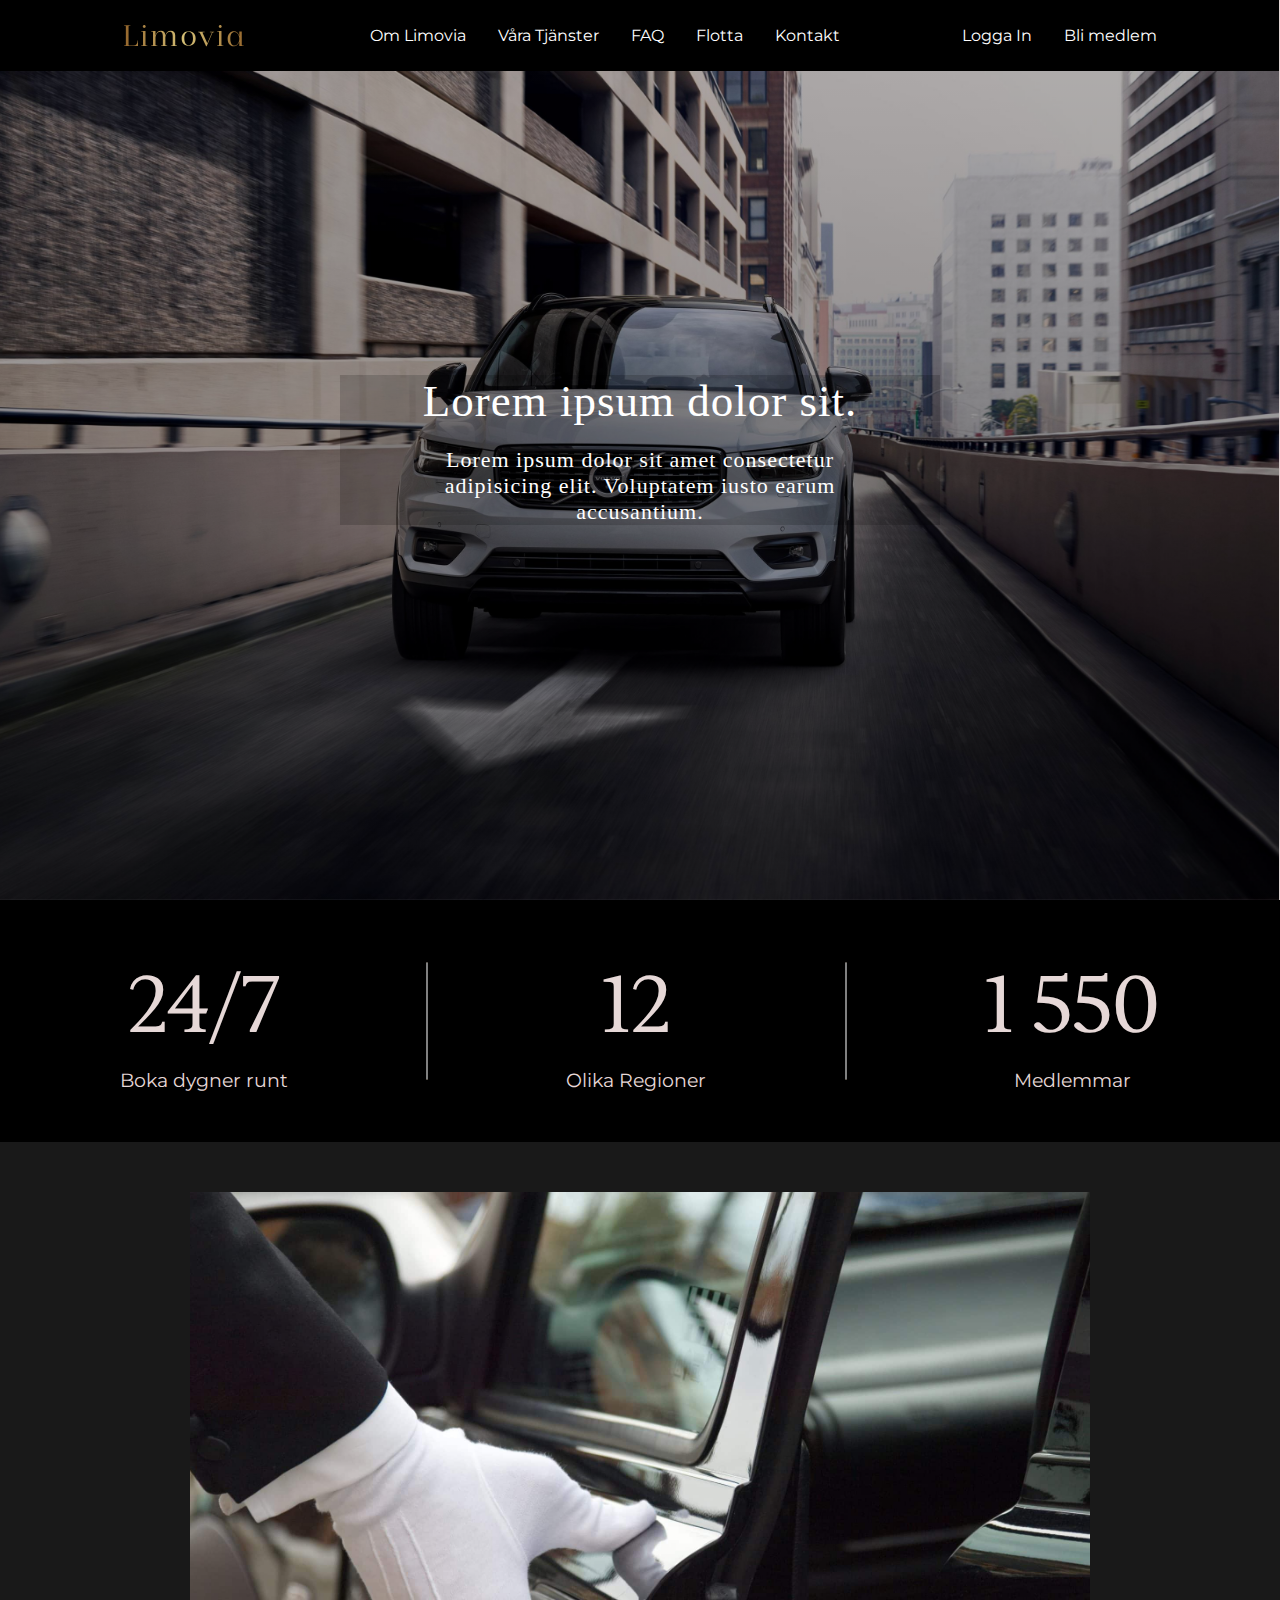
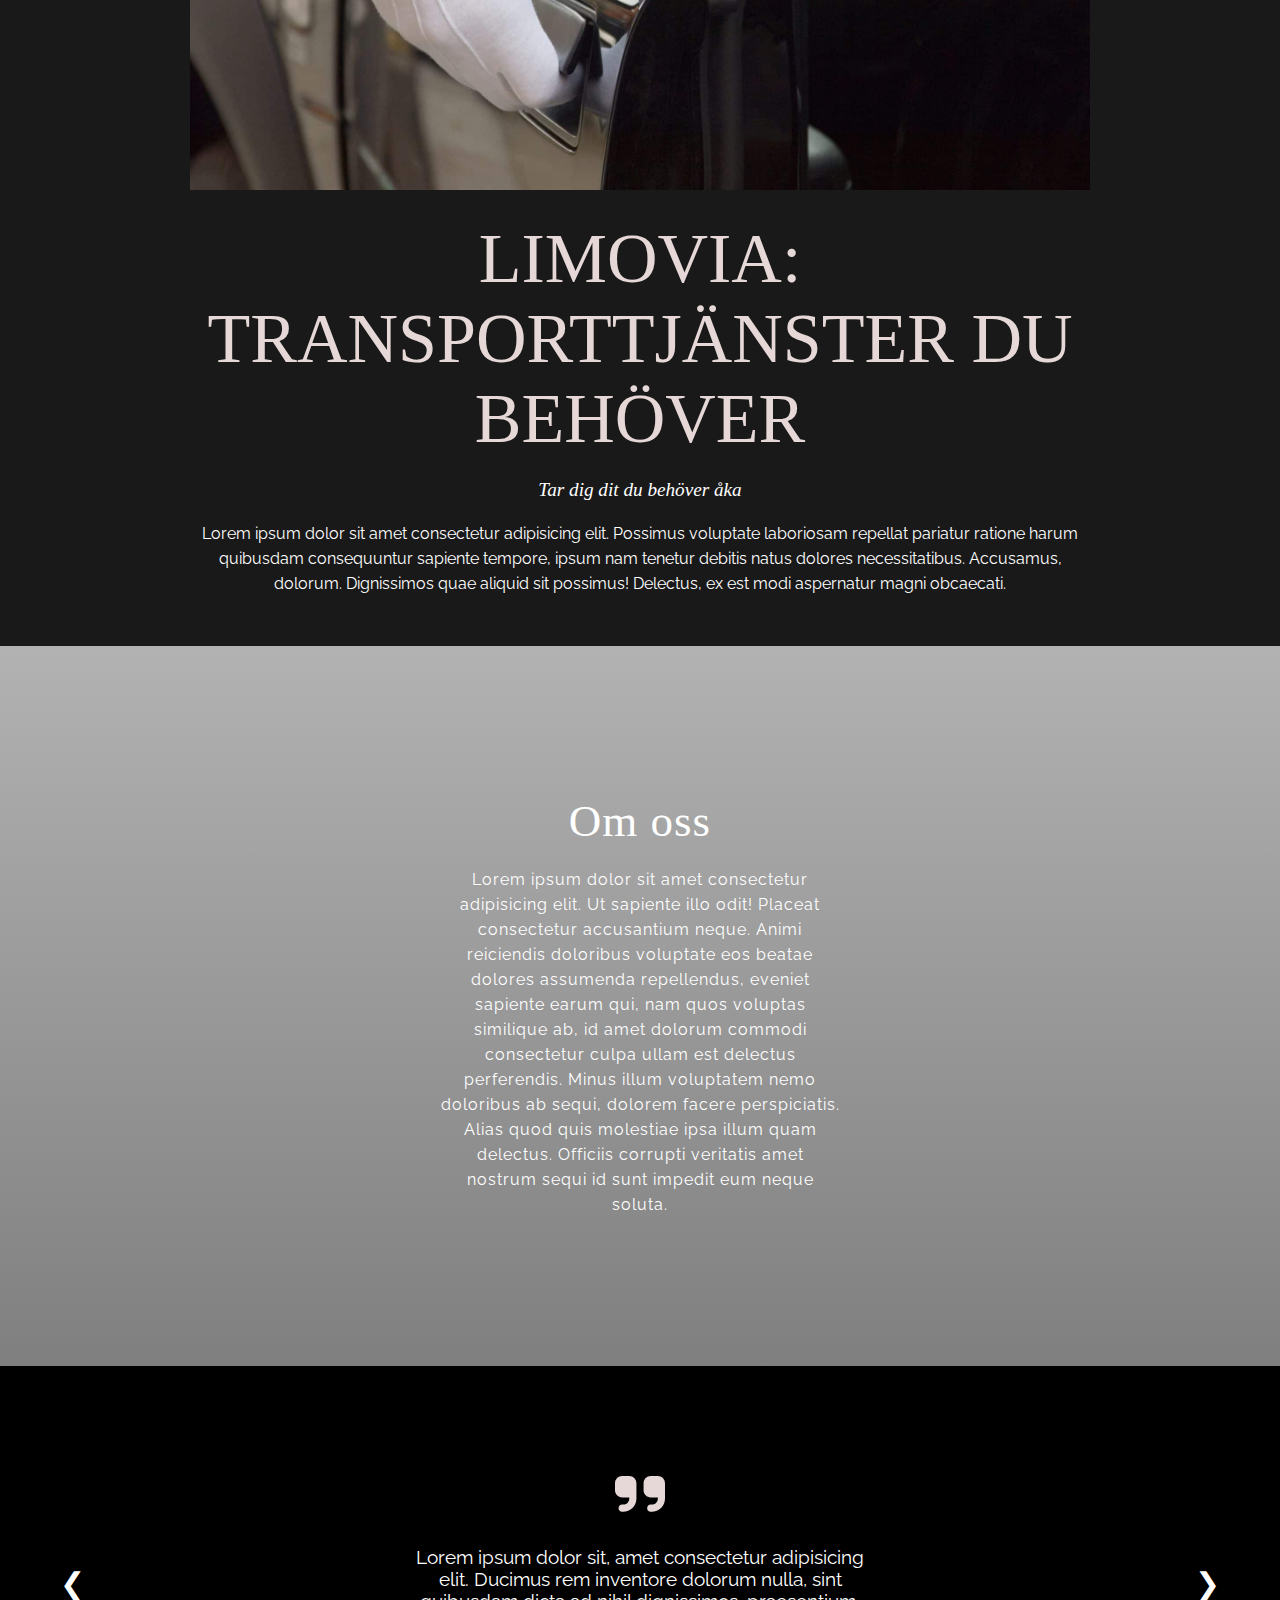
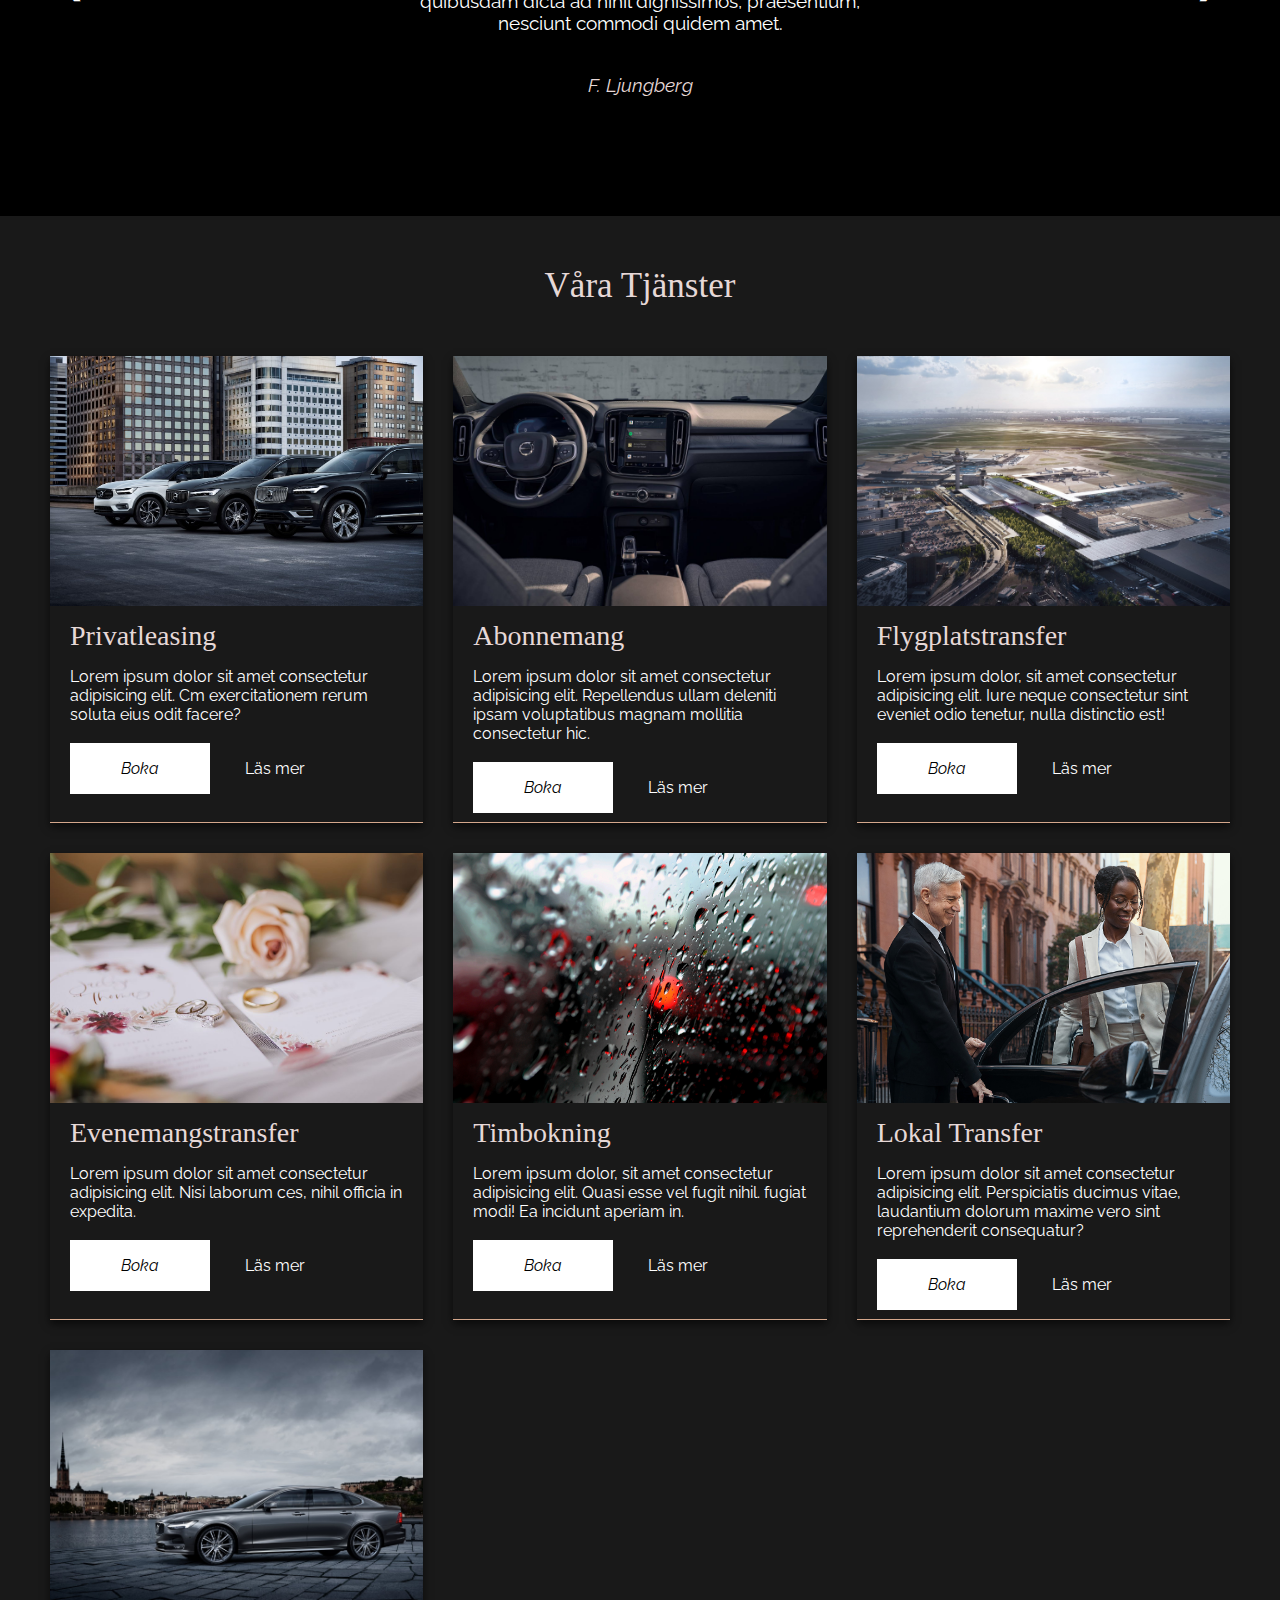
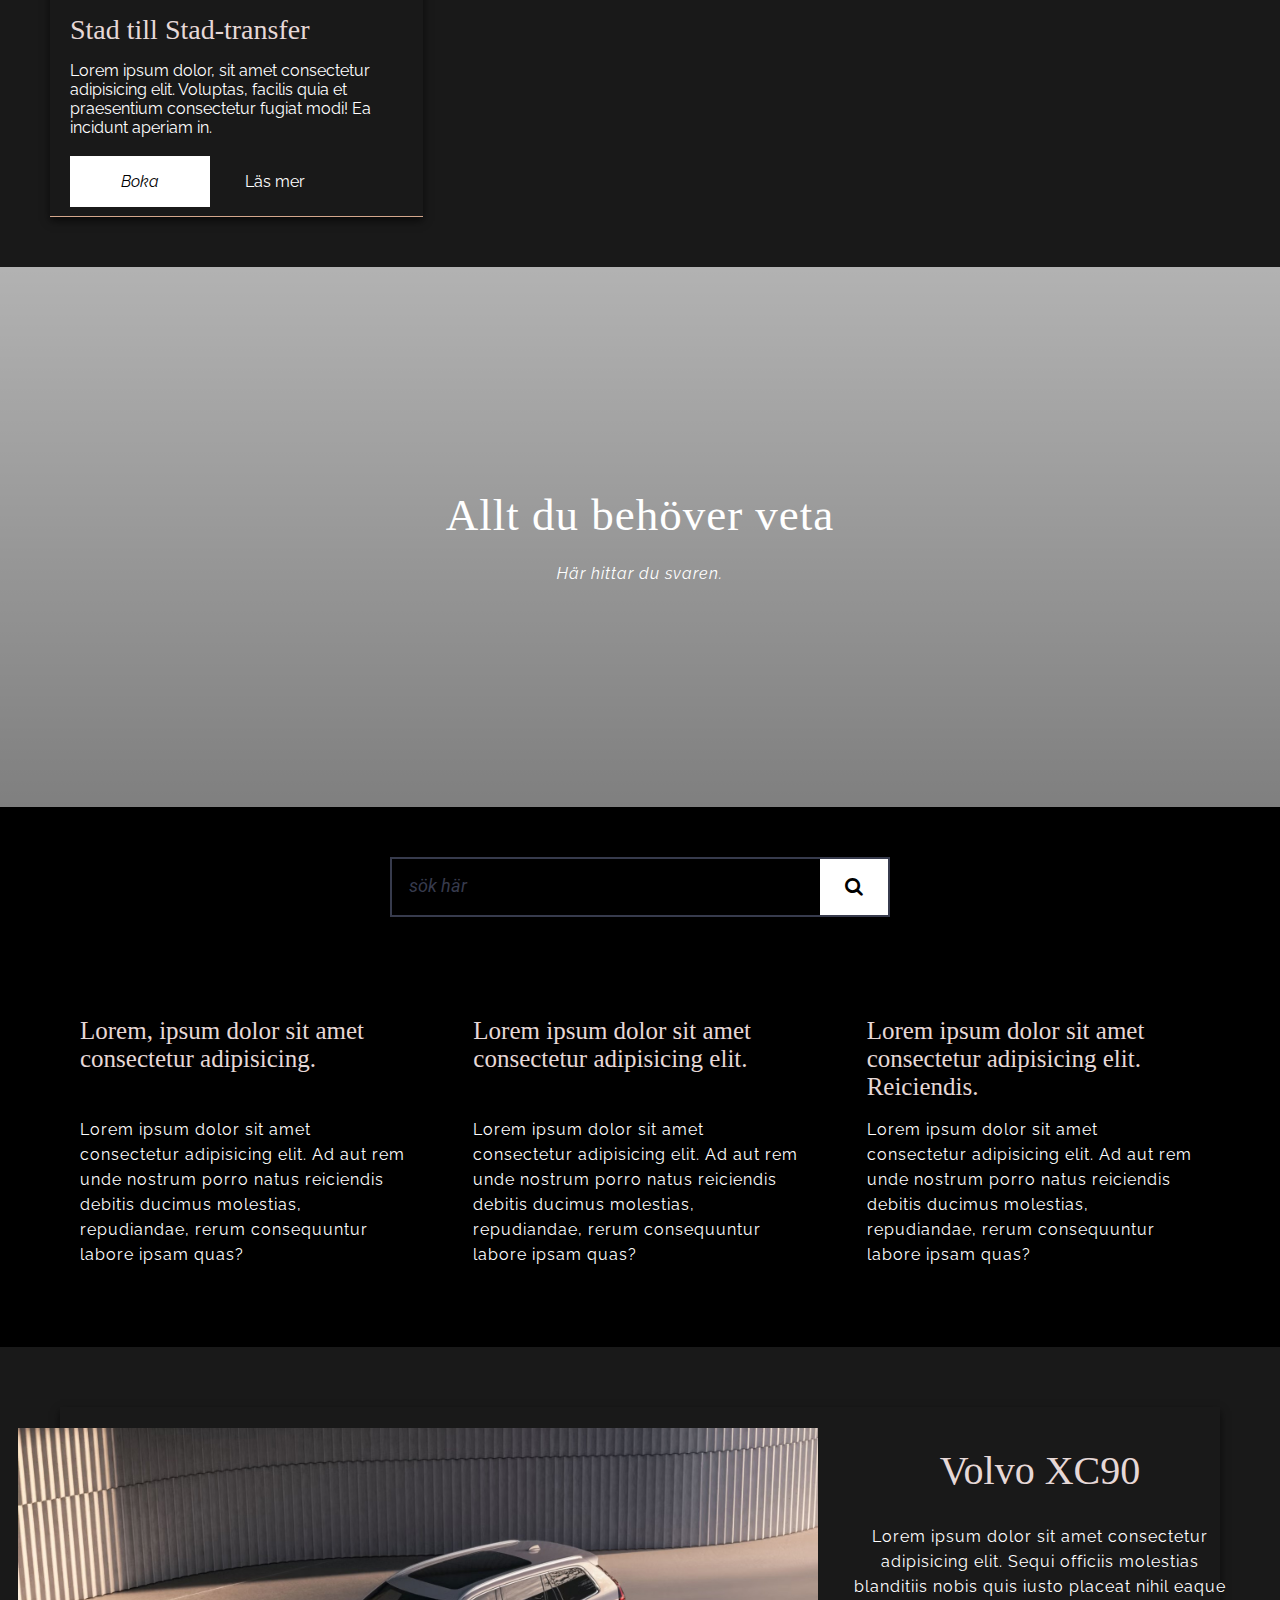
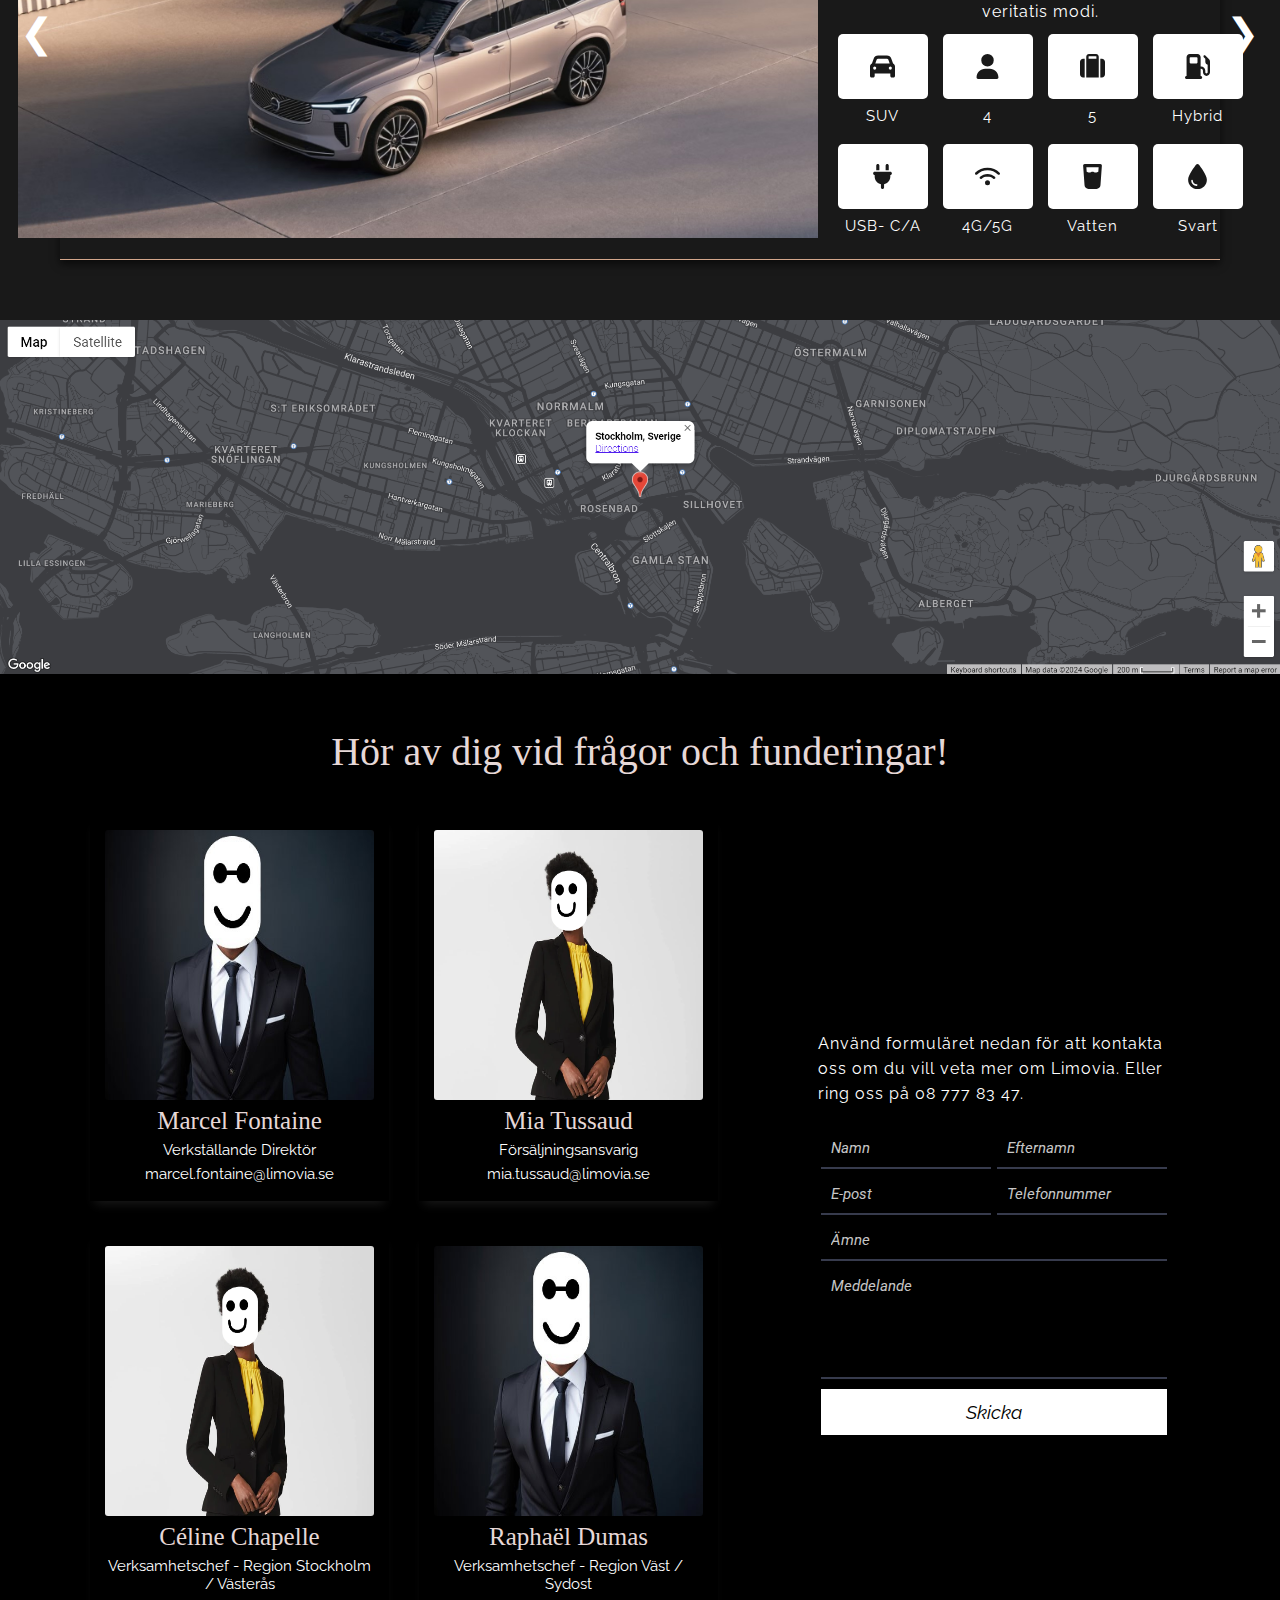
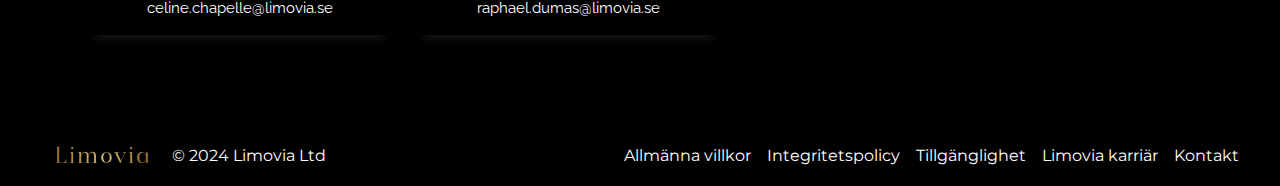
==== index.html @ 6a4b980e "New cars" ====
<!DOCTYPE html>
<html lang="en">

<head>
    <meta charset="UTF-8">
    <meta name="viewport" content="width=device-width, initial-scale=1.0">
    <meta name="description"
        content="Limovia grundat 2026, är ett lokalt företag som erbjuder privata chaufförer dygnet runt.">

    <title>Limovia | Officiella Hemsida</title>
    <link rel="shortcut icon" href="LOGOS/LimoviaFavicon.png" type="image/x-icon">

    <link rel="stylesheet" href="CSS/style.css">
    <link rel="stylesheet" href="CSS/header.css">
    <link rel="stylesheet" href="CSS/footer.css">
    <link rel="stylesheet" href="CSS/mediaQueries.css">

    <link rel="stylesheet" href="CSS/heroImage.css">
    <link rel="stylesheet" href="CSS/aboutLimovia.css">
    <link rel="stylesheet" href="CSS/ourServices.css">
    <link rel="stylesheet" href="CSS/commonQuestions.css">
    <link rel="stylesheet" href="CSS/fleet.css">
    <link rel="stylesheet" href="CSS/contact.css">

    <script defer src="JS/smallMenu.js"></script>
    <script defer src="JS/index.js"></script>
    <script defer src="JS/quoteSlide.js"></script>
    <script defer src="JS/fleetSlide.js"></script>
    <script defer src="JS/scroll.js"></script>

    <!--  Raleway  -->
    <link rel="preconnect" href="https://fonts.googleapis.com">
    <link rel="preconnect" href="https://fonts.gstatic.com" crossorigin>
    <link href="https://fonts.googleapis.com/css2?family=Raleway:wght@100;200;400;700&display=swap" rel="stylesheet">

    <!--  Roboto  -->
    <link rel="preconnect" href="https://fonts.googleapis.com">
    <link rel="preconnect" href="https://fonts.gstatic.com" crossorigin>
    <link href="https://fonts.googleapis.com/css2?family=Roboto:wght@100;400;700&display=swap" rel="stylesheet">

    <!--  Montserrat  -->
    <link rel="preconnect" href="https://fonts.googleapis.com">
    <link rel="preconnect" href="https://fonts.gstatic.com" crossorigin>
    <link href="https://fonts.googleapis.com/css2?family=Montserrat:wght@100;400;700&display=swap" rel="stylesheet">

    <!-- Font awesome -->
    <link rel="stylesheet" href="https://cdnjs.cloudflare.com/ajax/libs/font-awesome/4.7.0/css/font-awesome.min.css">

</head>

<body>
    <header id="top">
        <div class="navigation" id="navigation">

            <div class="logo">
                <ul>
                    <li><a href="#top">
                            <h1>Limovia</h1>
                        </a></li>
                </ul>
            </div>

            <nav class="navigationLinks" id="navigationLinks">
                <ul>
                    <li><a href="#aboutLimovia">Om Limovia</a></li>
                    <li><a href="#ourServices">Våra Tjänster</a></li>
                    <li><a href="#FAQ">FAQ</a></li>
                    <li><a href="#fleet">Flotta</a></li>
                    <li><a href="#contact">Kontakt</a></li>
                </ul>
            </nav>

            <div class="login">
                <ul>
                    <li><a href="logIn.html">Logga In</a></li>
                    <li><a href="signUp.html">Bli medlem</a></li>
                </ul>
            </div>

        </div>

        <button id="openNavbutton" onclick="openNavbar()"><span>&#9776;</span></button>

        <nav class="smallNavigation" id="smallNavigation">

            <ul>
                <li><a href="#aboutLimovia">Om Limovia</a></li>
                <hr class="smallNavHR">
                <li><a href="#ourServices">Våra Tjänster</a></li>
                <hr class="smallNavHR">
                <li><a href="#FAQ">FAQ</a></li>
                <hr class="smallNavHR">
                <li><a href="#fleet">Flotta</a></li>
                <hr class="smallNavHR">
                <li><a href="#contact">Kontakt</a></li>
                <hr class="smallNavHR">
                <li><a href="logIn.html">Logga In</a></li>
                <hr class="smallNavHR">
                <li><a href="signUp.html">Bli medlem</a></li>
                <hr class="smallNavHR">
            </ul>

            <button id="closeNavbutton" onclick="closeNavbar()"><span>&#9932;</span></button>

        </nav>

    </header>

    <main id="main">

        <div class="mainHeroImage">
            <div class="heroImageText">
                <h1 class="heroImageTitle">Lorem ipsum dolor sit.</h1>
                <p class="heroImageQuote">Lorem ipsum dolor sit amet consectetur adipisicing elit. Voluptatem iusto
                    earum accusantium.</p>
            </div>
        </div>

        <section class="section1 numberShow">
            <div class="numberShowContainer">
                <div class="numberCard">
                    <p class="numberShowNumber">24/7</p>
                    <p class="numberShowText">Boka dygner runt</p>
                </div>
                <hr class="numberShowHR">
                <div class="numberCard">
                    <p class="numberShowNumber">12</p>
                    <p class="numberShowText">Olika Regioner</p>
                </div>
                <hr class="numberShowHR">
                <div class="numberCard">
                    <p class="numberShowNumber">1 550</p>
                    <p class="numberShowText">Medlemmar</p>
                </div>
            </div>
        </section>

        <section class="aboutLimovia">
            <div class="emptyGrid"></div>

            <div class="aboutLimoviaInfo">

                <figure>

                    <div class="aboutLimoviaImage768px">
                        <img src="IMAGES/PrivateDriverOpensDoor.jpg" alt="Private Driver Opens Door"
                            style="width: 100%;">
                    </div>

                    <div class="aboutLimoviaImage">
                        <img src="IMAGES/PrivateDriverOpensDoor.jpg" alt="Private Driver Opens Door">
                    </div>

                    <figcaption class="aboutLimoviaText1">
                        <h1>LIMOVIA:<br>TRANSPORTTJÄNSTER DU BEHÖVER</h1>
                    </figcaption>

                    <figcaption class="aboutLimoviaText2">
                        <p>Tar dig dit du behöver åka</p>
                    </figcaption>

                    <figcaption class="aboutLimoviaText3">
                        <p>Lorem ipsum dolor sit amet consectetur adipisicing elit. Possimus voluptate laboriosam
                            repellat pariatur ratione harum quibusdam consequuntur sapiente tempore, ipsum nam tenetur
                            debitis natus dolores necessitatibus. Accusamus, dolorum. Dignissimos quae aliquid sit
                            possimus! Delectus, ex est modi aspernatur magni obcaecati.</p>
                    </figcaption>
                </figure>

            </div>

            <div class="emptyGrid"></div>

        </section>

        <section class="aboutLimoviaHeroImage" id="aboutLimovia" data-offset="120">
            <div class="aboutLimoviaHeroText">
                <h1 class="aboutLimoviaHeroTitle">Om oss</h1>
                <p class="aboutLimoviaHeroParagraph">Lorem ipsum dolor sit amet consectetur adipisicing elit. Ut
                    sapiente illo odit! Placeat consectetur accusantium neque. Animi reiciendis doloribus voluptate eos
                    beatae dolores assumenda repellendus, eveniet sapiente earum qui, nam quos voluptas similique ab, id
                    amet dolorum commodi consectetur culpa ullam est delectus perferendis. Minus illum voluptatem nemo
                    doloribus ab sequi, dolorem facere perspiciatis. Alias quod quis molestiae ipsa illum quam delectus.
                    Officiis corrupti veritatis amet nostrum sequi id sunt impedit eum neque soluta.</p>
            </div>
        </section>

        <section class="aboutLimoviaSlideshow">

            <div class="slides">
                <div class="quoteIcon">
                    <span><img src="ICONS/quote-right-solid.svg" alt="Quote Right Solid"></i></span>
                </div>
                <p>Lorem ipsum dolor sit, amet consectetur adipisicing elit. Ducimus rem inventore dolorum nulla, sint
                    quibusdam dicta ad nihil dignissimos, praesentium, nesciunt commodi quidem amet.</p>
                <p class="author">F. Ljungberg</p>
            </div>

            <div class="slides">
                <div class="quoteIcon">
                    <span><img src="ICONS/quote-right-solid.svg" alt="Quote Right Solid"></i></span>
                </div>
                <p>Lorem, ipsum dolor sit amet consectetur adipisicing elit. Soluta repudiandae temporibus fugiat
                    facilis quasi incidunt vel. Sed laudantium explicabo accusamus reiciendis officia quam dolores
                    quaerat.</p>
                <p class="author">S. Cederström</p>
            </div>

            <div class="slides">
                <div class="quoteIcon">
                    <span><img src="ICONS/quote-right-solid.svg" alt="Quote Right Solid"></i></span>
                </div>
                <p>Lorem ipsum dolor sit amet consectetur adipisicing elit. Delectus, ab officiis repudiandae porro,
                    corrupti obcaecati ratione explicabo architecto sint fuga eveniet eius quam nemo magni.</p>
                <p class="author">H. Lundin</p>
            </div>

            <a class="prev" onclick="plusSlides(-1); stopAutoPlay()">❮</a>
            <a class="next" onclick="plusSlides(1); stopAutoPlay()">❯</a>

        </section>

        <section class="ourServices" id="ourServices" data-offset="100">

            <div class="ourServicesTitle">
                <h1>Våra Tjänster</h1>
            </div>

            <div class="ourServicesContainer">

                <div class="ourServicesCard">
                    <img src="IMAGES/3VolvosInRow.jpg" alt="3 Volvos In Row">
                    <div class="servicesContainer">
                        <h2>Privatleasing</h2>
                        <p>Lorem ipsum dolor sit amet consectetur adipisicing elit. Cm exercitationem rerum soluta eius
                            odit facere?</p>
                    </div>

                    <div class="servicesButtons">
                        <ul>
                            <li><a class="bookServicesButton" href="error.html">Boka</a></li>
                            <li><a class="readMoreServicesButton" href="service.html?service=Privatleasing">Läs mer</a>
                                <!--<li><a class="bookServicesButton" href="book.html?book=Privatleasing">Boka</a></li>
                            <li><a class="readMoreServicesButton" href="service.html?service=Privatleasing">Läs mer</a>-->
                            </li>
                        </ul>
                    </div>

                </div>

                <div class="ourServicesCard">
                    <img src="IMAGES/VolvoInterior.jpg" alt="Volvo Interior">
                    <div class="servicesContainer">
                        <h2>Abonnemang</h2>
                        <p>Lorem ipsum dolor sit amet consectetur adipisicing elit. Repellendus ullam deleniti ipsam
                            voluptatibus magnam mollitia consectetur hic.</p>
                    </div>

                    <div class="servicesButtons">
                        <ul>
                            <li><a class="bookServicesButton" href="error.html">Boka</a></li>
                            <li><a class="readMoreServicesButton" href="service.html?service=Abonnemang">Läs mer</a>
                            </li>
                            <!--<li><a class="bookServicesButton" href="book.html?book=Abonnemang">Boka</a></li>
                            <li><a class="readMoreServicesButton" href="service.html?service=Abonnemang">Läs mer</a>
                            </li>-->
                        </ul>
                    </div>
                </div>

                <div class="ourServicesCard">
                    <img src="IMAGES/Airport.jpg" alt="Airport">
                    <div class="servicesContainer">
                        <h2>Flygplatstransfer</h2>
                        <p>Lorem ipsum dolor, sit amet consectetur adipisicing elit. Iure neque consectetur sint eveniet
                            odio tenetur, nulla distinctio est!</p>
                    </div>

                    <div class="servicesButtons">
                        <ul>
                            <li><a class="bookServicesButton" href="book.html?book=Flygplatstransfer">Boka</a></li>
                            <li><a class="readMoreServicesButton" href="service.html?service=Flygplatstransfer">Läs
                                    mer</a></li>
                        </ul>
                    </div>
                </div>

                <div class="ourServicesCard">
                    <img src="IMAGES/WeddingRings.jpg" alt="Wedding Rings">
                    <div class="servicesContainer">
                        <h2>Evenemangstransfer</h2>
                        <p>Lorem ipsum dolor sit amet consectetur adipisicing elit. Nisi laborum ces, nihil officia in
                            expedita.</p>
                    </div>

                    <div class="servicesButtons">
                        <ul>
                            <li><a class="bookServicesButton" href="book.html?book=Evenemangstransfer">Boka</a></li>
                            <li><a class="readMoreServicesButton" href="service.html?service=Evenemangstransfer">Läs
                                    mer</a></li>
                        </ul>
                    </div>
                </div>

                <div class="ourServicesCard">
                    <img src="IMAGES/CarRainWindow.jpg" alt="Car Window View">
                    <div class="servicesContainer">
                        <h2>Timbokning</h2>
                        <p>Lorem ipsum dolor, sit amet consectetur adipisicing elit. Quasi esse vel fugit nihil. fugiat
                            modi! Ea incidunt aperiam in.</p>
                    </div>

                    <div class="servicesButtons">
                        <ul>
                            <li><a class="bookServicesButton" href="book.html?book=Timbokning">Boka</a></li>
                            <li><a class="readMoreServicesButton" href="service.html?service=Timbokning">Läs mer</a>
                            </li>
                        </ul>
                    </div>
                </div>

                <div class="ourServicesCard">
                    <img src="IMAGES/GuyOpensDoorForWoman.jpg" alt="">
                    <div class="servicesContainer">
                        <h2>Lokal Transfer</h2>
                        <p>Lorem ipsum dolor sit amet consectetur adipisicing elit. Perspiciatis ducimus vitae,
                            laudantium
                            dolorum maxime vero sint reprehenderit consequatur?</p>
                    </div>

                    <div class="servicesButtons">
                        <ul>
                            <li><a class="bookServicesButton" href="book.html?book=Lokal Transfer">Boka</a></li>
                            <li><a class="readMoreServicesButton" href="service.html?service=Lokal Transfer">Läs mer</a>
                            </li>
                        </ul>
                    </div>
                </div>

                <div class="ourServicesCard">
                    <img src="IMAGES/VolvoXC60BridgeUp.jpg" alt="Volvo XC60 Bridge Up">
                    <div class="servicesContainer">
                        <h2>Stad till Stad-transfer</h2>
                        <p>Lorem ipsum dolor, sit amet consectetur adipisicing elit. Voluptas, facilis quia et
                            praesentium
                            consectetur fugiat modi! Ea incidunt aperiam in.</p>
                    </div>

                    <div class="servicesButtons">
                        <ul>
                            <li><a class="bookServicesButton" href="book.html?book=Stad till Stad-transfer">Boka</a>
                            </li>
                            <li><a class="readMoreServicesButton"
                                    href="service.html?service=Stad till Stad-transfer">Läs mer</a></li>
                            <!--<li><a class="readMoreServicesButton"
                                    href="service.html?service=Stad till Stad-transfer">Läs mer</a></li>-->
                        </ul>
                    </div>
                </div>

            </div>

        </section>

        <section class="commonQuestionsHeroImage" id="FAQ" data-offset="71">
            <div class="commonQuestionsHeroText">
                <h1 class="commonQuestionsHeroTitle">Allt du behöver veta</h1>
                <p class="commonQuestionsHeroParagraph">Här hittar du svaren.</p>
            </div>
        </section>

        <section class="questionContainer">

            <div class="questionSearchBar">
                <form class="searchBar" action="https://youtu.be/0-7IHOXkiV8?si=Ipa8abByRP5gL_aY&t=116">
                    <input type="text" placeholder="sök här" name="search" required autocomplete="off">
                    <button type="submit"><i class="fa fa-search"></i></i></button>
                </form>
            </div>

            <div class="questionCards">

                <div class="questions">
                    <h2>Lorem, ipsum dolor sit amet consectetur adipisicing.</h2>
                    <p>Lorem ipsum dolor sit amet consectetur adipisicing elit. Ad aut rem unde nostrum porro natus
                        reiciendis debitis ducimus molestias, repudiandae, rerum consequuntur labore ipsam quas?</p>
                </div>

                <div class="questions">
                    <h2>Lorem ipsum dolor sit amet consectetur adipisicing elit.</h2>
                    <p>Lorem ipsum dolor sit amet consectetur adipisicing elit. Ad aut rem unde nostrum porro natus
                        reiciendis debitis ducimus molestias, repudiandae, rerum consequuntur labore ipsam quas?</p>
                </div>

                <div class="questions">
                    <h2>Lorem ipsum dolor sit amet consectetur adipisicing elit. Reiciendis.</h2>
                    <p>Lorem ipsum dolor sit amet consectetur adipisicing elit. Ad aut rem unde nostrum porro natus
                        reiciendis debitis ducimus molestias, repudiandae, rerum consequuntur labore ipsam quas?</p>
                </div>

            </div>

        </section>

        <section class="carFleet" id="fleet" data-offset="200">

            <div class="fleetSlideWrapper">

                <div class="fleetSlide carousel-slide">
                    <div class="fleetSlideImage">
                        <img src="IMAGES/VolvoXC90.jpg" alt="Volvo XC90">
                    </div>
                    <div class="carInfo">
                        <h1 class="CarName">Volvo XC90</h1>
                        <p class="carInfoParagraph">Lorem ipsum dolor sit amet consectetur adipisicing elit. Sequi
                            officiis molestias blanditiis nobis quis iusto placeat nihil eaque veritatis modi.</p>

                        <div class="carSpecs">

                            <div class="carSpecsIcons">
                                <div class="specIcon">
                                    <span class="specIconFrame"><img src="ICONS/car-solid.svg" alt="car"></span>
                                    <p>SUV</p>
                                </div>

                                <div class="specIcon">
                                    <span class="specIconFrame"><img src="ICONS/user-solid.svg" alt="user"></span>
                                    <p>4</p>
                                </div>

                                <div class="specIcon">
                                    <span class="specIconFrame"><img src="ICONS/suitcase-solid.svg"
                                            alt="suitcase"></span>
                                    <p>5</p>
                                </div>

                                <div class="specIcon">
                                    <span class="specIconFrame"><img src="ICONS/gas-pump-solid.svg"
                                            alt="gas pump"></span>
                                    <p>Hybrid</p>
                                </div>

                                <div class="specIcon">
                                    <span class="specIconFrame"><img src="ICONS/plug-solid.svg" alt="plug"></span>
                                    <p>USB- C/A</p>
                                </div>

                                <div class="specIcon">
                                    <span class="specIconFrame"><img src="ICONS/wifi-solid.svg" alt="wifi"></span>
                                    <p>4G/5G</p>
                                </div>

                                <div class="specIcon">
                                    <span class="specIconFrame"><img src="ICONS/glass-water-solid.svg"
                                            alt="glass water"></span>
                                    <p>Vatten</p>
                                </div>

                                <div class="specIcon">
                                    <span class="specIconFrame"><img src="ICONS/droplet-solid.svg" alt="droplet"></span>
                                    <p>Svart</p>
                                </div>

                            </div>
                        </div>

                    </div>
                </div>

                <div class="fleetSlide carousel-slide">
                    <div class="fleetSlideImage">
                        <img src="IMAGES/VolvoS90.jpg" alt="Volvo S90">
                    </div>
                    <div class="carInfo">
                        <h1 class="CarName">Volvo S90</h1>
                        <p class="carInfoParagraph">Lorem ipsum dolor sit amet consectetur adipisicing elit. Sequi
                            officiis molestias blanditiis nobis quis iusto placeat nihil eaque veritatis modi.</p>
                        <div class="carSpecs">

                            <div class="carSpecsIcons">
                                <div class="specIcon">
                                    <span class="specIconFrame"><img src="ICONS/car-solid.svg" alt="car"></span>
                                    <p>Sedan</p>
                                </div>

                                <div class="specIcon">
                                    <span class="specIconFrame"><img src="ICONS/user-solid.svg" alt="user"></span>
                                    <p>4</p>
                                </div>

                                <div class="specIcon">
                                    <span class="specIconFrame"><img src="ICONS/suitcase-solid.svg"
                                            alt="suitcase"></span>
                                    <p>4</p>
                                </div>

                                <div class="specIcon">
                                    <span class="specIconFrame"><img src="ICONS/gas-pump-solid.svg"
                                            alt="gas pump"></span>
                                    <p>Hybrid</p>
                                </div>

                                <div class="specIcon">
                                    <span class="specIconFrame"><img src="ICONS/plug-solid.svg" alt="plug"></span>
                                    <p>USB- C/A</p>
                                </div>

                                <div class="specIcon">
                                    <span class="specIconFrame"><img src="ICONS/wifi-solid.svg" alt="wifi"></span>
                                    <p>4G/5G</p>
                                </div>

                                <div class="specIcon">
                                    <span class="specIconFrame"><img src="ICONS/glass-water-solid.svg"
                                            alt="glass water"></span>
                                    <p>Vatten</p>
                                </div>

                                <div class="specIcon">
                                    <span class="specIconFrame"><img src="ICONS/droplet-solid.svg" alt="droplet"></span>
                                    <p>Svart</p>
                                </div>

                            </div>
                        </div>

                    </div>

                </div>

                <div class="fleetSlide carousel-slide">
                    <div class="fleetSlideImage">
                        <img src="IMAGES/VolvoEX90.png" alt="Volvo EX90">
                    </div>
                    <div class="carInfo">
                        <h1 class="CarName">Volvo EX90</h1>
                        <p class="carInfoParagraph">Lorem ipsum dolor sit amet consectetur adipisicing elit. Sequi
                            officiis molestias blanditiis nobis quis iusto placeat nihil eaque veritatis modi.</p>

                        <div class="carSpecs">

                            <div class="carSpecsIcons">
                                <div class="specIcon">
                                    <span class="specIconFrame"><img src="ICONS/car-solid.svg" alt="car"></span>
                                    <p>SUV</p>
                                </div>

                                <div class="specIcon">
                                    <span class="specIconFrame"><img src="ICONS/user-solid.svg" alt="user"></span>
                                    <p>7</p>
                                </div>

                                <div class="specIcon">
                                    <span class="specIconFrame"><img src="ICONS/suitcase-solid.svg"
                                            alt="suitcase"></span>
                                    <p>5</p>
                                </div>

                                <div class="specIcon">
                                    <span class="specIconFrame"><img src="ICONS/gas-pump-solid.svg"
                                            alt="gas pump"></span>
                                    <p>Elektrisk</p>
                                </div>

                                <div class="specIcon">
                                    <span class="specIconFrame"><img src="ICONS/plug-solid.svg" alt="plug"></span>
                                    <p>USB- C/A</p>
                                </div>

                                <div class="specIcon">
                                    <span class="specIconFrame"><img src="ICONS/wifi-solid.svg" alt="wifi"></span>
                                    <p>4G/5G</p>
                                </div>

                                <div class="specIcon">
                                    <span class="specIconFrame"><img src="ICONS/glass-water-solid.svg"
                                            alt="glass water"></span>
                                    <p>Vatten</p>
                                </div>

                                <div class="specIcon">
                                    <span class="specIconFrame"><img src="ICONS/droplet-solid.svg" alt="droplet"></span>
                                    <p>Svart</p>
                                </div>

                            </div>
                        </div>

                    </div>

                </div>

                <div class="fleetSlide carousel-slide">
                    <div class="fleetSlideImage">
                        <img src="IMAGES/VolvoEM90.jpg" alt="Volvo EM90">
                    </div>
                    <div class="carInfo">
                        <h1 class="CarName">Volvo EM90</h1>
                        <p class="carInfoParagraph">Lorem ipsum dolor sit amet consectetur adipisicing elit. Sequi
                            officiis molestias blanditiis nobis quis iusto placeat nihil eaque veritatis modi.</p>
                
                        <div class="carSpecs">
                
                            <div class="carSpecsIcons">
                                <div class="specIcon">
                                    <span class="specIconFrame"><img src="ICONS/car-solid.svg" alt="car"></span>
                                    <p>Minibuss</p>
                                </div>
                
                                <div class="specIcon">
                                    <span class="specIconFrame"><img src="ICONS/user-solid.svg" alt="user"></span>
                                    <p>6</p>
                                </div>
                
                                <div class="specIcon">
                                    <span class="specIconFrame"><img src="ICONS/suitcase-solid.svg" alt="suitcase"></span>
                                    <p>6</p>
                                </div>
                
                                <div class="specIcon">
                                    <span class="specIconFrame"><img src="ICONS/gas-pump-solid.svg" alt="gas pump"></span>
                                    <p>Elektrisk</p>
                                </div>
                
                                <div class="specIcon">
                                    <span class="specIconFrame"><img src="ICONS/plug-solid.svg" alt="plug"></span>
                                    <p>USB- C/A</p>
                                </div>
                
                                <div class="specIcon">
                                    <span class="specIconFrame"><img src="ICONS/wifi-solid.svg" alt="wifi"></span>
                                    <p>4G/5G</p>
                                </div>
                
                                <div class="specIcon">
                                    <span class="specIconFrame"><img src="ICONS/glass-water-solid.svg" alt="glass water"></span>
                                    <p>Vatten</p>
                                </div>
                
                                <div class="specIcon">
                                    <span class="specIconFrame"><img src="ICONS/droplet-solid.svg" alt="droplet"></span>
                                    <p>Svart</p>
                                </div>
                
                            </div>
                        </div>
                
                    </div>
                
                </div>

                <div class="fleetSlide carousel-slide">
                    <div class="fleetSlideImage">
                        <img src="IMAGES/RollsRoys.jpg" alt="Rolls Roys">
                    </div>
                    <div class="carInfo">
                        <h1 class="CarName">The Rolls-Royce Spectre</h1>
                        <p class="carInfoParagraph">Lorem ipsum dolor sit amet consectetur adipisicing elit. Sequi
                            officiis molestias blanditiis nobis quis iusto placeat nihil eaque veritatis modi.</p>

                        <div class="carSpecs">

                            <div class="carSpecsIcons">
                                <div class="specIcon">
                                    <span class="specIconFrame"><img src="ICONS/car-solid.svg" alt="car"></span>
                                    <p>2-D Coupé</p>
                                </div>

                                <div class="specIcon">
                                    <span class="specIconFrame"><img src="ICONS/user-solid.svg" alt="user"></span>
                                    <p>4</p>
                                </div>

                                <div class="specIcon">
                                    <span class="specIconFrame"><img src="ICONS/suitcase-solid.svg"
                                            alt="suitcase"></span>
                                    <p>3</p>
                                </div>

                                <div class="specIcon">
                                    <span class="specIconFrame"><img src="ICONS/gas-pump-solid.svg"
                                            alt="gas pump"></span>
                                    <p>Elektrisk</p>
                                </div>

                                <div class="specIcon">
                                    <span class="specIconFrame"><img src="ICONS/plug-solid.svg" alt="plug"></span>
                                    <p>USB- C/A</p>
                                </div>

                                <div class="specIcon">
                                    <span class="specIconFrame"><img src="ICONS/wifi-solid.svg" alt="wifi"></span>
                                    <p>4G/5G</p>
                                </div>

                                <div class="specIcon">
                                    <span class="specIconFrame"><img src="ICONS/glass-water-solid.svg"
                                            alt="glass water"></span>
                                    <p>Vatten</p>
                                </div>

                                <div class="specIcon">
                                    <span class="specIconFrame"><img src="ICONS/droplet-solid.svg" alt="droplet"></span>
                                    <p>Chartreuse</p>
                                </div>

                            </div>
                        </div>

                    </div>

                </div>
            </div>

            <div class="carFleetNavBtn">
                <a class="prevCarfleetBtn" onclick="plusSlides(-1); stopAutoPlay()">❮</a>
                <a class="nextCarFleetbtn" onclick="plusSlides(1); stopAutoPlay()">❯</a>
            </div>

        </section>

        <section class="mapForContact">
            <div class="contactMap">
                <img src="IMAGES/ContactMap.png" alt="Contact Map">
            </div>
        </section>

        <section class="contact" id="contact" data-offset="70">

            <div class="contactTitle">
                <h1>Hör av dig vid frågor och funderingar!</h1>
            </div>

            <div class="contactContainer">

                <div class="contactLeft">

                    <div class="profile">
                        <figure>
                            <img src="IMAGES/ManProfileFace.jpg" alt="Man Profile">
                            <!--  <img src="IMAGES/ManProfile.jpg" alt="Man profile">-->
                            <figcaption class="figcaptionOne">Marcel Fontaine</figcaption>
                            <figcaption class="figcaptionTwo">Verkställande Direktör</figcaption>
                            <figcaption class="figcaptionThree">marcel.fontaine@limovia.se</figcaption>
                        </figure>
                    </div>

                    <div class="profile">
                        <figure>
                            <img src="IMAGES/WomenProfileFace.png" alt="Woman Profile">
                            <!-- <img src="IMAGES/WomenProfile.png" alt="Woman Profile">-->
                            <figcaption class="figcaptionOne">Mia Tussaud</figcaption>
                            <figcaption class="figcaptionTwo">Försäljningsansvarig</figcaption>
                            <figcaption class="figcaptionThree">mia.tussaud@limovia.se</figcaption>
                        </figure>
                    </div>

                    <div class="profile">
                        <figure>
                            <img src="IMAGES/WomenProfileFace.png" alt="Woman Profile">
                            <!-- <img src="IMAGES/WomenProfile.png" alt="Woman Profile">-->
                            <figcaption class="figcaptionOne">Céline Chapelle</figcaption>
                            <figcaption class="figcaptionTwo">Verksamhetschef - Region Stockholm / Västerås</figcaption>
                            <figcaption class="figcaptionThree">celine.chapelle@limovia.se</figcaption>
                        </figure>
                    </div>

                    <div class="profile">
                        <figure>
                            <img src="IMAGES/ManProfileFace.jpg" alt="Man Profile">
                            <!-- <img src="IMAGES/ManProfile.jpg" alt="Man Profile">-->
                            <figcaption class="figcaptionOne">Raphaël Dumas</figcaption>
                            <figcaption class="figcaptionTwo">Verksamhetschef - Region Väst / Sydost</figcaption>
                            <figcaption class="figcaptionThree">raphael.dumas@limovia.se</figcaption>
                        </figure>
                    </div>

                </div>

                <div class="contactRight">

                    <div class="contactRightText">
                        <p>Använd formuläret nedan för att kontakta oss om du vill veta mer om Limovia. Eller ring oss
                            på
                            08 777 83 47.</p>
                    </div>

                    <form>

                        <div class="contactInputRow">
                            <div class="contactInputGroup">
                                <input type="text" placeholder="Namn" name="namn" required autocomplete="off">
                            </div>

                            <div class="contactInputGroup">
                                <input type="text" placeholder="Efternamn" name="efternamn" required autocomplete="off">
                            </div>
                        </div>

                        <div class="contactInputRow">
                            <div class="contactInputGroup">
                                <input type="email" placeholder="E-post" name="email" required autocomplete="off">

                            </div>

                            <div class="contactInputGroup">
                                <input type="number" placeholder="Telefonnummer" name="telefonNr" required
                                    autocomplete="off">
                            </div>
                        </div>

                        <div class="contactInputGroup">
                            <input type="message" placeholder="Ämne" name="ämne" required autocomplete="off">
                        </div>

                        <div class="contactInputGroup">
                            <textarea name="message" id="messade" rows="5" placeholder="Meddelande" required></textarea>
                        </div>

                        <div class="contactInputGroup">
                            <button type="submit">Skicka</i></i></button>
                        </div>

                    </form>

                </div>
            </div>
        </section>

    </main>

    <footer>

        <div class="footerContent">

            <div class="footerLeft">
                <span class="footerLogo"><a href="#top">
                        <h3>Limovia</h3>
                    </a></span>
                <p>&copy; 2024 Limovia Ltd</p>
            </div>

            <div class="footerRight">
                <ul>
                    <li><a href="#">Allmänna villkor</a></li>
                    <li><a href="#">Integritetspolicy</a></li>
                    <li><a href="#">Tillgänglighet</a></li>
                    <li><a href="#">Limovia karriär</a></li>
                    <li><a href="#">Kontakt</a></li>
                </ul>
            </div>
        </div>

    </footer>
</body>

</html>
---- CSS/style.css ----
* {
    padding: 0;
    margin: 0;
    box-sizing: border-box;
}

html {
    scroll-behavior: smooth;
    overflow-x: hidden;
    padding: 0;
    margin: 0;
}

img {
    user-select: none;
    -moz-user-select: none;
    -webkit-user-drag: none;
    -webkit-user-select: none;
    -ms-user-select: none;
}

::-webkit-scrollbar {
    width: 0px;
}

@font-face {
    font-family: "Hedvig Serif";
    src: url("../FONTS/HedvigLettersSerif-Regular-VariableFont_opsz.ttf");
}

@font-face {
    font-family: "Isabel Light";
    src: url("../FONTS/Fontspring-DEMO-isabel-light.otf");
}
---- CSS/header.css ----
body.active {
    overflow: hidden;
}

header {
    position: fixed;
    width: 100%;
    padding: 16px 0;
    transition: 500ms;
    z-index: 1;
    background-color: black;
}

.navigation {
    width: 100%;
    margin: 0 auto;
    display: flex;
    align-items: center;
    justify-content: space-evenly;
    box-sizing: border-box;
    transition: 500ms;
}

.navigation ul {
    display: flex;
    gap: 2rem;
}

.navigation li {
    list-style: none;
}

.navigation a {
    text-decoration: none;
    color: white;
}

.navigationLinks a,
.login a {
    font-family: "Montserrat";
}

.logo {
    transition: 500ms;
}

.logo h1 {
    font-size: 2em;
    font-family: "Isabel Light";
    background: rgb(148, 101, 43);
    background: linear-gradient(90deg, rgba(148, 101, 43, 1) 0%, rgba(214, 192, 118, 1) 50%, rgba(148, 101, 43, 1) 100%);
    -webkit-background-clip: text;
    -webkit-text-fill-color: transparent;
    letter-spacing: 2px;
    font-weight: lighter;
}

.logo li {
    padding: 0;
    margin: 0;
}

.logo:hover {
    transform: scale(1.1);
}

/* ----------------------- Small Navigation  -------------------------- */
#openNavbutton,
#closeNavbutton {
    display: none;
    width: 40px;
    height: 40px;
    background-color: #191919;
    color: white;
    cursor: pointer;
    font-size: 16px;
    line-height: 10px;
    bottom: 27px;
    right: 19px;
    position: fixed;
    border-radius: 50%;
    border: solid 1px white;
}

.smallNavigation {
    height: 100%;
    width: 0;
    position: fixed;
    z-index: 1;
    top: 0;
    right: 0;
    background-color: rgba(0, 0, 0, 0.895);
    overflow-x: hidden;
    padding-top: 60px; 
    transition: 500ms;
    border-left: solid 1px #E6D8D7;
}

.smallNavigation ul {
    padding: 0px 20px; 
}

.smallNavigation li {
    list-style: none;
}

.smallNavigation a {
    display: block;
    padding: 8px 0px;
    text-decoration: none;
    font-size: 25px;
    color: white;
    transition: 500ms;
    font-family: "Montserrat";
}

.smallNavHR {
    border: solid .1px #373B4D;
    border-radius: 5px;
    width: 100%;
    margin: 20px 0px;
}
---- CSS/footer.css ----
footer {
	background-color: black;
	position: relative;
	color: white;
	width: 100%;
	padding: 16px 0;
	transition: 500ms;
	bottom: 0;
}

.footerLogo h3 {
	cursor: pointer;
	font-size: 1.5em;
	font-family: "Isabel Light";
	background: rgb(148, 101, 43);
	background: linear-gradient(90deg, rgba(148, 101, 43, 1) 0%, rgba(214, 192, 118, 1) 50%, rgba(148, 101, 43, 1) 100%);
	-webkit-background-clip: text;
	-webkit-text-fill-color: transparent;
	letter-spacing: 2px;
	font-weight: lighter;
	margin: 0px 20px;
}

.footerLeft p {
	user-select: none;
	font-size: 1rem;
}

.footerContent {
	display: flex;
	flex-wrap: wrap;
	justify-content: space-between;
	text-align: center;
	align-items: center;
	padding: 0px 35px;
	box-sizing: border-box;
	transition: 500ms;
}

.footerContent li {
	list-style: none;
}

.footerContent a {
	color: white;
	text-decoration: none;
	transition: 300ms;
	font-family: "Montserrat";
}

.footerLeft {
	display: flex;
	align-items: center;
	font-family: "Montserrat";
}

.footerRight {
	display: flex;
	align-items: center;
}

.footerRight ul li {
	display: inline-block;
	margin: 0 6px;
}
---- CSS/mediaQueries.css ----
@media screen and (max-width: 1025px) {
	body {
		overflow-x: hidden;
	}

	#openNavbutton {
		display: block !important;
	}

	.heroImageText {
		width: 100%;
	}

	/* -------------------- Log In -------------------- */

	.loginRight {
		flex-basis: 50%;
		padding: 40px;
	}

	.loginLeft {
		flex-basis: 50%;
		min-height: 70vh;
		width: 300px !important;
		background-image: linear-gradient(rgba(0, 0, 0, 0.3), rgba(0, 0, 0, 0.5)),
			url("../IMAGES/VolvoOceanSmallScreen.jpg");
		background-position: right;
		background-repeat: no-repeat;
		background-size: cover;
		position: relative;
		padding: 40px !important;
	}

	/* -------------------- Sign Up -------------------- */

	.formContainer {
		box-shadow: none !important;
	}

	/* -------------------- Service -------------------- */

	.serviceInfo {
		display: grid;
		grid-template-columns: 5% 90% 5% !important;
	}

	/* -------------------- Section 1 Limovia Number Show-------------------- */

	.navigationLinks,
	.login {
		display: none;
	}

	/* -------------------- About Limovia Hero Image -------------------- */

	.aboutLimoviaHeroText {
		width: 90%;
	}

	.aboutLimoviaHeroText p {
		padding: 0px !important;
	}

	/* -------------------- About Limovia Slideshow -------------------- */
	.slides {
		padding: 0px !important;
		width: 70%;
	}

	.slides p {
		padding: 10px;
	}

	.prev,
	.next {
		top: 40% !important;
	}

	/* -------------------- Our Services -------------------- */
	.ourServicesContainer {
		display: grid;
		grid-template-columns: repeat(2, 1fr) !important;
		grid-gap: 30px;
	}

	.ourServices {
		padding: 50px 25px !important;
	}

	.readMoreServicesButton {
		margin: 10px !important;
	}

	/* -------------------- Common Questions -------------------- */

	.commonQuestionsHeroParagraph {
		padding: 0px !important;
	}

	.commonQuestionsHeroText {
		width: 100%;
	}

	.questions h2 {
		height: 150px !important;
	}

	/* -------------------- Fleet -------------------- */

	.fleetSlideImage img {
		width: 902px !important;
		height: 500px !important;
		object-fit: cover;
	}

	.carousel-slide {
		display: flex;
		flex-direction: column;
	}

	/* -------------------- Contact -------------------- */

	.profile img {
		width: 290px !important;
		max-width: 150%;
		height: 190px !important;
		border-radius: 3px;
	}

	.contactContainer {
		display: flex;
		flex-direction: column-reverse;
	}

	/* -------------------- Footer -------------------- */

	.footerContent {
		flex-direction: column;
	}

	.footerLeft,
	.footerRight {
		padding: 5px;
	}
}

@media screen and (max-width: 913px) {

	/* -------------------- Section 1 About Limovia -------------------- */
	.aboutLimoviaInfo img {
		width: 700px !important;
		height: auto;
	}
}

@media screen and (max-width: 821px) {

	/* -------------------- Section 1 About Limovia -------------------- */
	.aboutLimoviaInfo img {
		width: 600px !important;
		height: auto;
	}
}

@media screen and (max-width: 769px) {

	/* -------------------- Log In -------------------- */

	.loginRight {
		flex-basis: 99%;
		padding: 40px;
	}

	.loginLeft {
		flex-basis: 1%;
		min-height: 60vh;
		width: 300px !important;
		background-image: linear-gradient(rgba(0, 0, 0, 0.3), rgba(0, 0, 0, 0.5)),
			url("../IMAGES/VolvoOceanSmallScreen.jpg");
		background-position: right;
		background-repeat: no-repeat;
		background-size: cover;
		position: relative;
		padding: 40px !important;
		display: none;
	}

	/* -------------------- Sign Up -------------------- */

	body {
		overflow-y: hidden !important;
	}

	.signUpPrivateContainer,
	.signUpCompanyContainer {
		padding: 0px;
	}

	/* -------------------- Section 1 Limovia Number Show-------------------- */

	.section1 .numberShowContainer {
		display: grid;
		grid-template-columns: auto;
	}

	.numberShow .numberShowHR {
		transform: rotate(0deg);
		margin: 40px;
		align-items: center;
		width: 25rem;
		height: 2px;
		border-style: solid;
		border-radius: 5px;
	}

	/* -------------------- Section 1 About Limovia -------------------- */

	.aboutLimoviaImage768px {
		display: flex !important;
	}

	.aboutLimoviaImage {
		display: none;
	}

	.aboutLimovia {
		display: flex;
		flex-direction: column;
		flex-wrap: wrap;
	}

	.aboutLimoviaInfo img {
		width: 500px;
		height: auto;
	}

	/* -------------------- About Limovia Slideshow -------------------- */
	.prev,
	.next {
		margin: 0 !important;
	}

	.slides {
		padding: 0px !important;
		width: 80%;
	}

	/* -------------------- Common Questions -------------------- */

	.questionCards {
		display: grid !important;
		grid-template-columns: repeat(2, 1fr);
	}

	.questionContainer {
		padding: 50px 20px !important;
	}

	.questions h2 {
		height: 120px !important;
	}

	/* -------------------- Fleet -------------------- */

	.fleetSlideImage img {
		width: 640px !important;
		height: 500px !important;
		object-fit: cover;
	}

	/* -------------------- Contact -------------------- */

	.contactLeft {
		grid-gap: 10px !important;
	}

	.profile img {
		width: 290px !important;
		max-width: 150%;
		height: 190px !important;
	}

	.contactRight {
		padding: 40px 10px !important;
	}

	.contactLeft {
		padding: 40px 10px !important;
	}


	/* -------------------- Footer -------------------- */
	.footerContent {
		flex-direction: column;
		padding: 15px 20px;
	}

	.footerLeft p {
		margin: 8px 0;
	}

	.footerRight {
		flex-direction: column;
	}

	.footerRight ul {
		padding: 0;
	}

	.footerRight ul {
		margin: 0;
	}
}

@media screen and (max-width: 541px) {

	/* -------------------- Sign Up -------------------- */

	.formContainer {
		width: 100%;
	}

	/* ------------------------- Main Hero Image --------------------------- */
	.heroImageQuote {
		padding: 0px !important;
	}

	/* -------------------- Section 1 About Limovia -------------------- */
	.aboutLimoviaInfo img {
		width: 370px !important;
		height: auto;
	}

	.aboutLimoviaText1 {
		font-size: 20px !important;
	}

	/* -------------------- Section 1 Limovia Number Show-------------------- */

	.section1 .numberShowContainer {
		display: flex;
	}

	/* -------------------- About Limovia Slideshow -------------------- */
	.prev,
	.next {
		display: none;
	}

	/* -------------------- Our Services -------------------- */
	.ourServicesContainer {
		display: grid;
		grid-template-columns: repeat(1, 1fr) !important;
		grid-gap: 30px;
	}


	/* -------------------- Common Questions -------------------- */

	.searchBar input[type="text"] {
		width: 300px !important;
	}

	.searchBar input[type="text"]:focus {
		border: solid 2px white;

	}

	.questionCards {
		display: grid !important;
		grid-template-columns: repeat(1, 1fr);
		text-align: center;
	}

	.questionContainer {
		padding: 50px 20px !important;
	}

	.questions h2 {
		height: 115px !important;
	}

	/* -------------------- Fleet -------------------- */

	.fleetSlideImage img {
		width: 300px !important;
		height: 200px !important;
		object-fit: cover;
	}

	.carSpecsIcons {
		grid-template-columns: repeat(4, 65px) !important;
		grid-gap: 5px !important;
	}

	.specIcon img {
		width: 15px !important;
		height: 15px !important;
	}

	.specIcon p {
		font-size: 10px !important;
		padding-top: 5px;
	}

	.carInfo h1 {
		font-size: 35px !important;
	}

	/* -------------------- Contact -------------------- */

	.profile img {
		width: 200px !important;
		max-width: 150%;
		height: 150px !important;
	}


	/* -------------------- Footer -------------------- */
	.footerRight ul li {
		display: block;
		padding: 0.6rem;
	}
}

@media screen and (max-width: 426px) {

	/* -------------------- Log In -------------------- */

	.logInContainer {
		flex-direction: column;
		max-width: 100%;
		box-shadow: none !important;
	}

	.loginRight {
		padding: 20px;
	}

	.loginForm {
		padding: 20px;
	}

	.loginInputRow.checkboxAndText {
		display: flex;
		align-items: center;
	}

	.logoAndText {
		font-size: smaller;
	}

	.signUp {
		flex-wrap: wrap;
	}

	/* -------------------- Sign Up -------------------- */

	body {
		display: block;
		overflow-y: scroll !important;
	}

	.formContainer {
		width: 100%;
	}

	.signUpInputGroup {
		flex-direction: column;
	}

	.signUpInputRow {
		padding: 0px 10px;
	}

	.signUpExtraPadding {
		padding-top: 20px;
	}

	.selectWheelTitle,
	.selectWheelRegion {
		margin: 0px;
	}

	.accountChangeButtons {
		align-items: center;
		justify-content: center;
	}

	.accountChangeButtons button {
		width: 40%;
	}

	.signUpAndText span {
		font-size: 25px;
	}

	/* -------------------- Section 1 About Limovia -------------------- */
	.aboutLimoviaInfo img {
		width: 300px !important;
		height: auto;
	}

	.aboutLimoviaText1 {
		font-size: 18px !important;
	}


	/* -------------------- Common Questions -------------------- */

	.searchBar input[type="text"] {
		width: 250px !important;
	}

	.searchBar button {
		width: 49px;
	}

	/* -------------------- Contact -------------------- */

	.contact {
		padding: 50px 10px !important;
	}

	.profile img {
		width: 350px !important;
		max-width: 100%;
		height: 250px !important;
	}

	.contactLeft {
		display: grid;
		grid-template-columns: repeat(1, 1fr) !important;
		grid-gap: 30px;
		text-align: center;
	}
}
---- CSS/heroImage.css ----
.mainHeroImage {
    min-height: 100vh;
    width: 100%;
    background-image: linear-gradient(rgba(0, 0, 0, 0.3), rgba(0, 0, 0, 0.5)),
        url("../IMAGES/VolvoXC40White.jpg");
    background-position: center;
    background-repeat: no-repeat;
    background-size: cover;
    position: relative;
}

.heroImageText {
    top: 50%;
    left: 50%;
    position: absolute;
    transform: translate(-50%, -50%);
    letter-spacing: 1px;
    color: white;
    text-align: center;
    box-sizing: border-box;
    padding: 20px;
}

.heroImageText h1 {
    padding-bottom: 20px;
    font-size: 45px;
    font-weight: 400;
}

.heroImageText p {
    padding: 0 80px;
}

.heroImageQuote {
    font-size: 22px;
}

.heroImageTitle,
.heroImageQuote {
    background-color: rgba(0, 0, 0, 0.159);
}

/* -------------------- Section 1 Limovia Number Show-------------------- */

.numberShowContainer {
    display: flex;
    justify-content: space-evenly;
    align-items: center;
    text-align: center;
    flex-wrap: wrap;
    width: 100%;
    padding: 50px;
    background-color: black;
    color: #E6D8D7;
}

.numberShowNumber {
    font-size: 5rem;
    padding-bottom: 10px;
    transition: 500ms;
    font-family: "Hedvig Serif";
}

.numberShowText {
    font-family: sans-serif;
    font-size: larger;
    font-family: "Montserrat";
}

.numberShowHR {
    transform: rotate(90deg);
    width: 10%;
    margin: 10px;
    height: 2px;
    border-style: solid;
    border-radius: 5px;
    background-color: #D49641;
}
---- CSS/aboutLimovia.css ----
.aboutLimovia {
    display: grid;
    grid-template-columns: repeat(3, 1fr);
    padding: 20px 0px;
    background-color: #191919;
}

.aboutLimoviaInfo:nth-child(2) {
    padding: 30px;
}

.aboutLimoviaInfo img {
    width: 900px;
    height: auto;
}

.aboutLimoviaText1 {
    text-align: center;
    font-size: 35px;
    width: 100%;
    color: #E6D8D7;
    padding-top: 25px;
}

.aboutLimoviaText1 h1 {
    font-weight: lighter;
}

.aboutLimoviaText2 {
    text-align: center;
    color: white;
    font-size: larger;
    font-style: oblique;
    padding: 20px 0;
}

.aboutLimoviaText3 {
    text-align: center;
    color: white;
    line-height: 25px;
    font-family: 'Raleway', sans-serif;
}

.aboutLimoviaImage768px {
    display: none;
}

/* -------------------- About Limovia Hero Image -------------------- */

.aboutLimoviaHeroImage {
    min-height: 80vh;
    width: 100%;
    background-image: linear-gradient(rgba(0, 0, 0, 0.3), rgba(0, 0, 0, 0.5)),
        url("../IMAGES/GuyInCar.png");
    background-position: top;
    background-repeat: no-repeat;
    background-size: cover;
    position: relative;
}

.aboutLimoviaHeroText {
    top: 50%;
    left: 50%;
    position: absolute;
    transform: translate(-50%, -50%);
    letter-spacing: 1px;
    color: white;
    text-align: center;
    box-sizing: border-box;
    padding: 20px;
}

.aboutLimoviaHeroText h1 {
    padding-bottom: 20px;
    font-size: 45px;
    font-weight: 400;
}

.aboutLimoviaHeroText p {
    padding: 0 100px;
    line-height: 25px;
    font-family: 'Raleway', sans-serif;
}

/* -------------------- About Limovia Slideshow -------------------- */

.aboutLimoviaSlideshow {
    min-height: 50vh;
    position: relative;
    width: 100%;
    background-color: black;
    color: white;
    font-family: 'Raleway', sans-serif;
}

.slides {
    padding: 75px;
    text-align: center;
    position: absolute;
    top: 50%;
    left: 50%;
    transform: translate(-50%, -50%);
    opacity: 1;
    transition: opacity 1s ease;
}

.prev,
.next {
    cursor: pointer;
    position: absolute;
    top: 40%;
    width: auto;
    margin-top: -30px;
    margin: 0 40px;
    padding: 20px;
    color: white;
    font-weight: 100;
    font-size: 30px;
    user-select: none;
    transition: 500ms;
}

.next {
    position: absolute;
    right: 0;
    border-radius: 3px 0 0 3px;
}

.slides p {
    padding: 20px;
    font-size: larger;
    user-select: none;
}

.quoteIcon img {
    width: 50px;
    height: auto;
}

.author {
    font-style: oblique;
    color: #E6D8D7;
}

.prev:hover,
.next:hover {
    color: #F6DBC0;
}
---- CSS/ourServices.css ----
.ourServices {
    padding: 50px;
    background-color: #191919;
}

.ourServicesContainer {
    display: grid;
    grid-template-columns: repeat(3, 1fr);
    grid-gap: 30px;
}

.servicesContainer {
    padding: 10px 20px;
}

.servicesContainer h2 {
    font-weight: lighter;
    font-size: 28px;
    color: #E6D8D7;
    padding-bottom: 15px;
}

.servicesContainer p {
    color: white;
    font-family: 'Raleway', sans-serif;
    font-size: 16px;
}

.ourServicesCard img {
    width: 100%;
    height: 250px;
    object-fit: cover;
}

.ourServicesCard {
    box-shadow: 0 4px 8px 0 rgba(0, 0, 0, 0.6);
    transition: 0.3s;
    border-bottom: solid 1px #D4A78C;
}

.ourServicesCard:hover {
    box-shadow: 0 8px 16px 0 rgba(0, 0, 0, 0.8);
}

.servicesButtons li {
    list-style: none;
}

.servicesButtons ul {
    display: flex;
    box-sizing: border-box;
    padding: 25px 20px;
}

.bookServicesButton {
    text-decoration: none;
    color: black;
    background-color: white;
    padding: 15px 50px;
    transition: 500ms;
    border: 1px solid white;
    font-family: 'Raleway', sans-serif;
    font-style: oblique;
}

.bookServicesButton:hover {
    background-color: transparent;
    color: white;
}

.readMoreServicesButton {
    text-decoration: none;
    color: white;
    transition: 500ms;
    margin: 30px;
    padding: 5px;
    font-family: 'Raleway', sans-serif;
}

.readMoreServicesButton:hover {
    color: #D4A78C;
}

.ourServicesTitle h1 {
    color: #E6D8D7;
    font-weight: lighter;
    text-align: center;
    padding-bottom: 50px;
    font-size: 35px;
}
---- CSS/commonQuestions.css ----
.commonQuestionsHeroImage {
    min-height: 60vh;
    width: 100%;
    background-image: linear-gradient(rgba(0, 0, 0, 0.3), rgba(0, 0, 0, 0.5)),
        url("../IMAGES/WomanExitsCar.png");
    background-position: center;
    background-repeat: no-repeat;
    background-size: cover;
    position: relative;
}

.commonQuestionsHeroText {
    top: 50%;
    left: 50%;
    position: absolute;
    transform: translate(-50%, -50%);
    letter-spacing: 1px;
    color: white;
    text-align: center;
    box-sizing: border-box;
    padding: 20px;
}

.commonQuestionsHeroText h1 {
    padding-bottom: 20px;
    font-size: 45px;
    font-weight: 400;
}

.commonQuestionsHeroText p {
    padding: 0 100px;
    line-height: 25px;
    font-style: oblique;
    font-family: 'Raleway', sans-serif;
}

/* -------------------- Questions -------------------- */

.questionSearchBar {
    display: flex;
    justify-content: center;
    align-items: center;
}

.searchBar {
    display: flex;
}

.searchBar input[type="text"] {
    border-top: solid 2px #373B4D;
    border-left: solid 2px #373B4D;
    border-bottom: solid 2px #373B4D;
    border-right: none;
    font-size: 15px;
    width: 430px;
    outline: none;
    background-color: black;
    font-style: oblique;
    color: aliceblue;
    transition: 500ms;
    font-family: 'Roboto', sans-serif;
}

.searchBar input[type="text"]:focus {
    border-top: solid 2px white;
    border-left: solid 2px white;
    border-bottom: solid 2px white;
}

.searchBar button {
    background-color: white;
    color: black;
    border: none;
    cursor: pointer;
    font-size: larger;
    width: 70px;
    transition: 500ms;

    border-top: solid 2px #373B4D;
    border-left: none;
    border-bottom: solid 2px #373B4D;
    border-right: solid 2px #373B4D;
}

.searchBar button:hover {
    color: white;
    background-color: black;

}

.searchBar input[type="text"],
.searchBar button {
    padding: 17px;
}

.searchBar ::placeholder {
    color: #373B4D;
    font-size: 18px;
}

.questionContainer {
    background-color: black;
    padding: 50px;
}

.questionCards {
    display: flex;
    align-items: flex-start;
    justify-content: center;
    color: white;
    padding-top: 70px;
}

.questions {
    max-width: 390px;
    margin: 30px;
}

.questions h2 {
    color: #E6D8D7;
    padding-bottom: 25px;
    height: 100px;
    font-weight: lighter;
    font-size: 25px;
}

.questions p {
    color: white;
    font-family: 'Raleway', sans-serif;
    letter-spacing: 1px;
    line-height: 25px;
}
---- CSS/fleet.css ----
.carFleet {
    padding: 60px;
    position: relative;
    overflow: hidden;
    background-color: #191919;
}

.carousel-slide {
    flex: 0 0 100%;
    box-shadow: 0 4px 8px 0 rgba(0, 0, 0, 0.6);
    justify-content: center;
    align-items: center;
    border-bottom: solid 1px #D4A78C;
}

.carousel-slide.active {
    display: flex;
}

.fleetSlideImage {
    display: flex;
}

.fleetSlideImage img {
    width: 800px;
    height: 410px;
    object-fit: cover;
}

.carInfo {
    color: white;
    padding: 20px;
}

.carInfoParagraph {
    text-align: center;
    padding: 10px;
    font-family: 'Raleway', sans-serif;
    letter-spacing: 1px;
    line-height: 25px;
}

.carFleetButton li {
    list-style: none;
}

.carFleetButton ul {
    position: static;
}

.carInfo h1 {
    font-size: 40px;
    font-weight: lighter;
    color: #E6D8D7;
    text-align: center;
    padding: 20px;
}

.carFleetButton ul {
    text-align: center;
    width: 100%;
    padding: 20px;
}

.carFleetButton a {
    color: white;
    transition: 500ms;
    text-decoration: none;
}

.carFleetButton a:hover {
    color: #E6D8D7;
}

.prevCarfleetBtn,
.nextCarFleetbtn {
    position: absolute;
    top: 50%;
    transform: translateY(-50%);
    font-size: 40px;
    color: white;
    text-decoration: none;
    padding: 10px;
    cursor: pointer;
    user-select: none;
}

.prevCarfleetBtn {
    left: 10px;
}

.nextCarFleetbtn {
    right: 10px;
}

.carSpecsIcons {
    display: grid;
    grid-template-columns: repeat(4, 90px);
    justify-content: center;
    align-items: center;
    text-align: center;
    grid-gap: 15px;
    user-select: none;
}

.specIconFrame {
    display: flex;
    padding: 20px;
    background-color: white;
    justify-content: center;
    text-align: center;
    border-radius: 5px;
}

.specIcon img {
    width: 25px;
    height: 25px;
}

.specIcon p {
    font-size: 15px;
    padding-top: 5px;
    font-family: 'Raleway', sans-serif;
    letter-spacing: 1px;
    line-height: 25px;
}
---- CSS/contact.css ----
.mapForContact {
   background-color: black;
}

.contact {
   padding: 50px;
   background-color: black;
}

.contactMap img {
   width: 100%;
}

.contactTitle h1 {
   color: #E6D8D7;
   font-size: 40px;
   font-weight: lighter;
   text-align: center;
}

.contactContainer {
   display: flex;
   align-items: center;
}

.contactRightText {
   color: white;
   padding: 20px 0px;
   line-height: 25px;
   letter-spacing: 1px;
   font-family: 'Raleway', sans-serif;
   box-sizing: border-box;
   width: 100%;
}

.contactRight {
   flex-basis: 40%;
   padding: 40px 60px;
}

.contactLeft {
   flex-basis: 60%;
   padding: 40px;
   display: grid;
   grid-template-columns: repeat(2, 1fr);
   grid-gap: 30px;
}

.contactInputRow {
   display: flex;
   justify-content: space-between;
   width: 100%;
}

.contactInputGroup {
   flex-basis: 100%;
   padding: 3px;
}

.contactRight input {
   border: solid 2px #373B4D;
   border-top: none;
   border-right: none;
   border-left: none;
   font-size: 15px;
   width: 100%;
   outline: none;
   background-color: black;
   font-style: oblique;
   color: white;
   padding: 10px;
   transition: 500ms;
   font-family: 'Roboto', sans-serif;
}

.contactRight textarea {
   border: solid 2px #373B4D;
   border-top: none;
   border-right: none;
   border-left: none;
   font-size: 15px;
   width: 100%;
   outline: none;
   background-color: black;
   font-style: oblique;
   color: white;
   padding: 10px;
   transition: 500ms;
   font-family: 'Roboto', sans-serif;
}

.contactRight textarea {
   resize: none;
}

.contactRight button {
   width: 100%;
}

.contactRight button {
   background-color: white;
   color: black;
   border: none;
   cursor: pointer;
   font-size: larger;
   border: solid 2px white;
   transition: 500ms;
   padding: 10px;
   font-style: oblique;
   font-family: 'Raleway', sans-serif;
}

.contactRight button:hover {
   color: white;
   background-color: black;
}

.contactRight input:focus,
.contactRight textarea:focus {
   border-bottom: solid 2px white;
}

.contactRight ::placeholder {
   color: rgba(255, 255, 255, 0.788);
}

input::-webkit-outer-spin-button,
input::-webkit-inner-spin-button {
   -webkit-appearance: none;
   margin: 0;
}

input[type=number] {
   -moz-appearance: textfield;
}

/* -------------------- CEO contact -------------------- */

.profile img {
   width: 400px;
   max-width: 100%;
   height: 270px;
   border-radius: 3px;
}

.profile figcaption {
   padding: 3px 0px;
}

.profile {
   padding: 15px;
   transition: 500ms;
   box-shadow: 0px 8px 10px -5px rgba(25, 25, 25);
}

.profile .figcaptionOne {
   color: white;
   font-size: 25px;
   color: #E6D8D7;
   font-weight: lighter;
   text-align: center;
}

.profile .figcaptionTwo,
.profile .figcaptionThree {
   color: white;
   text-align: center;
   font-size: 15px;
   font-family: 'Raleway', sans-serif;
}
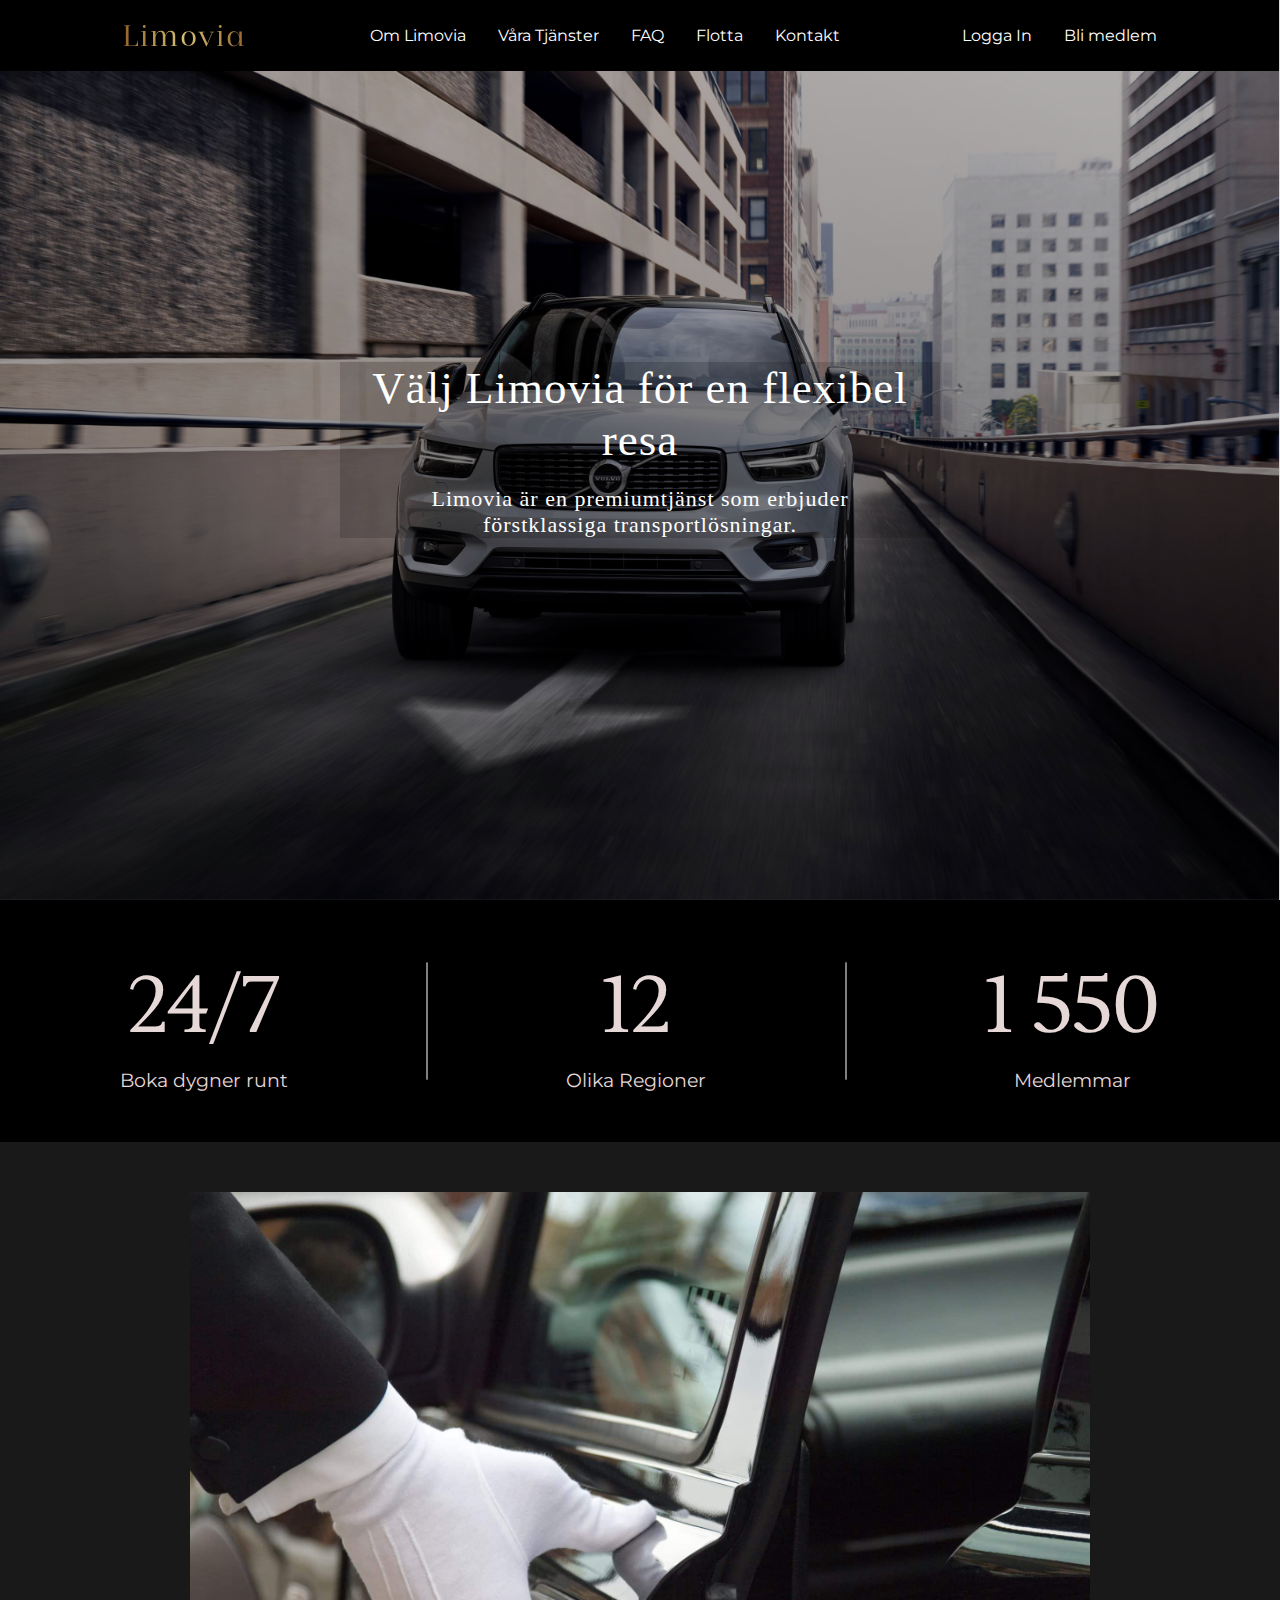
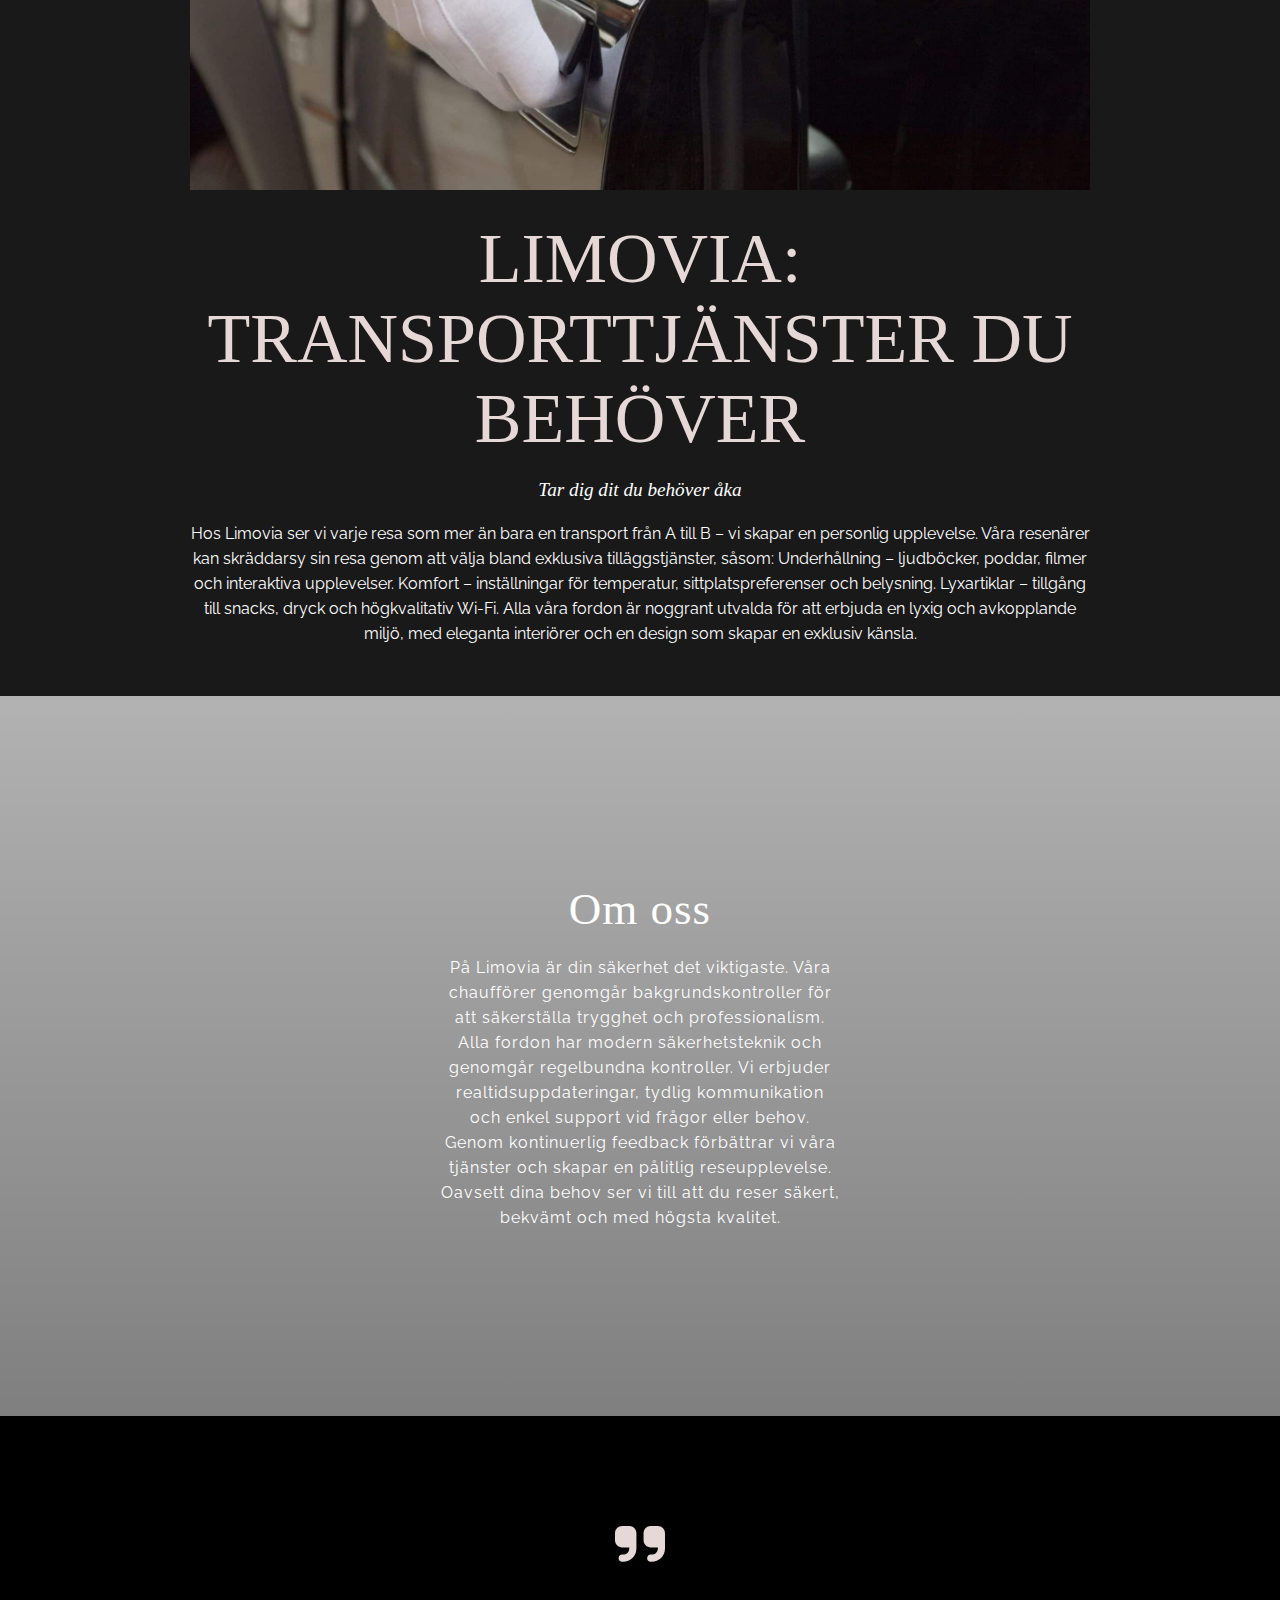
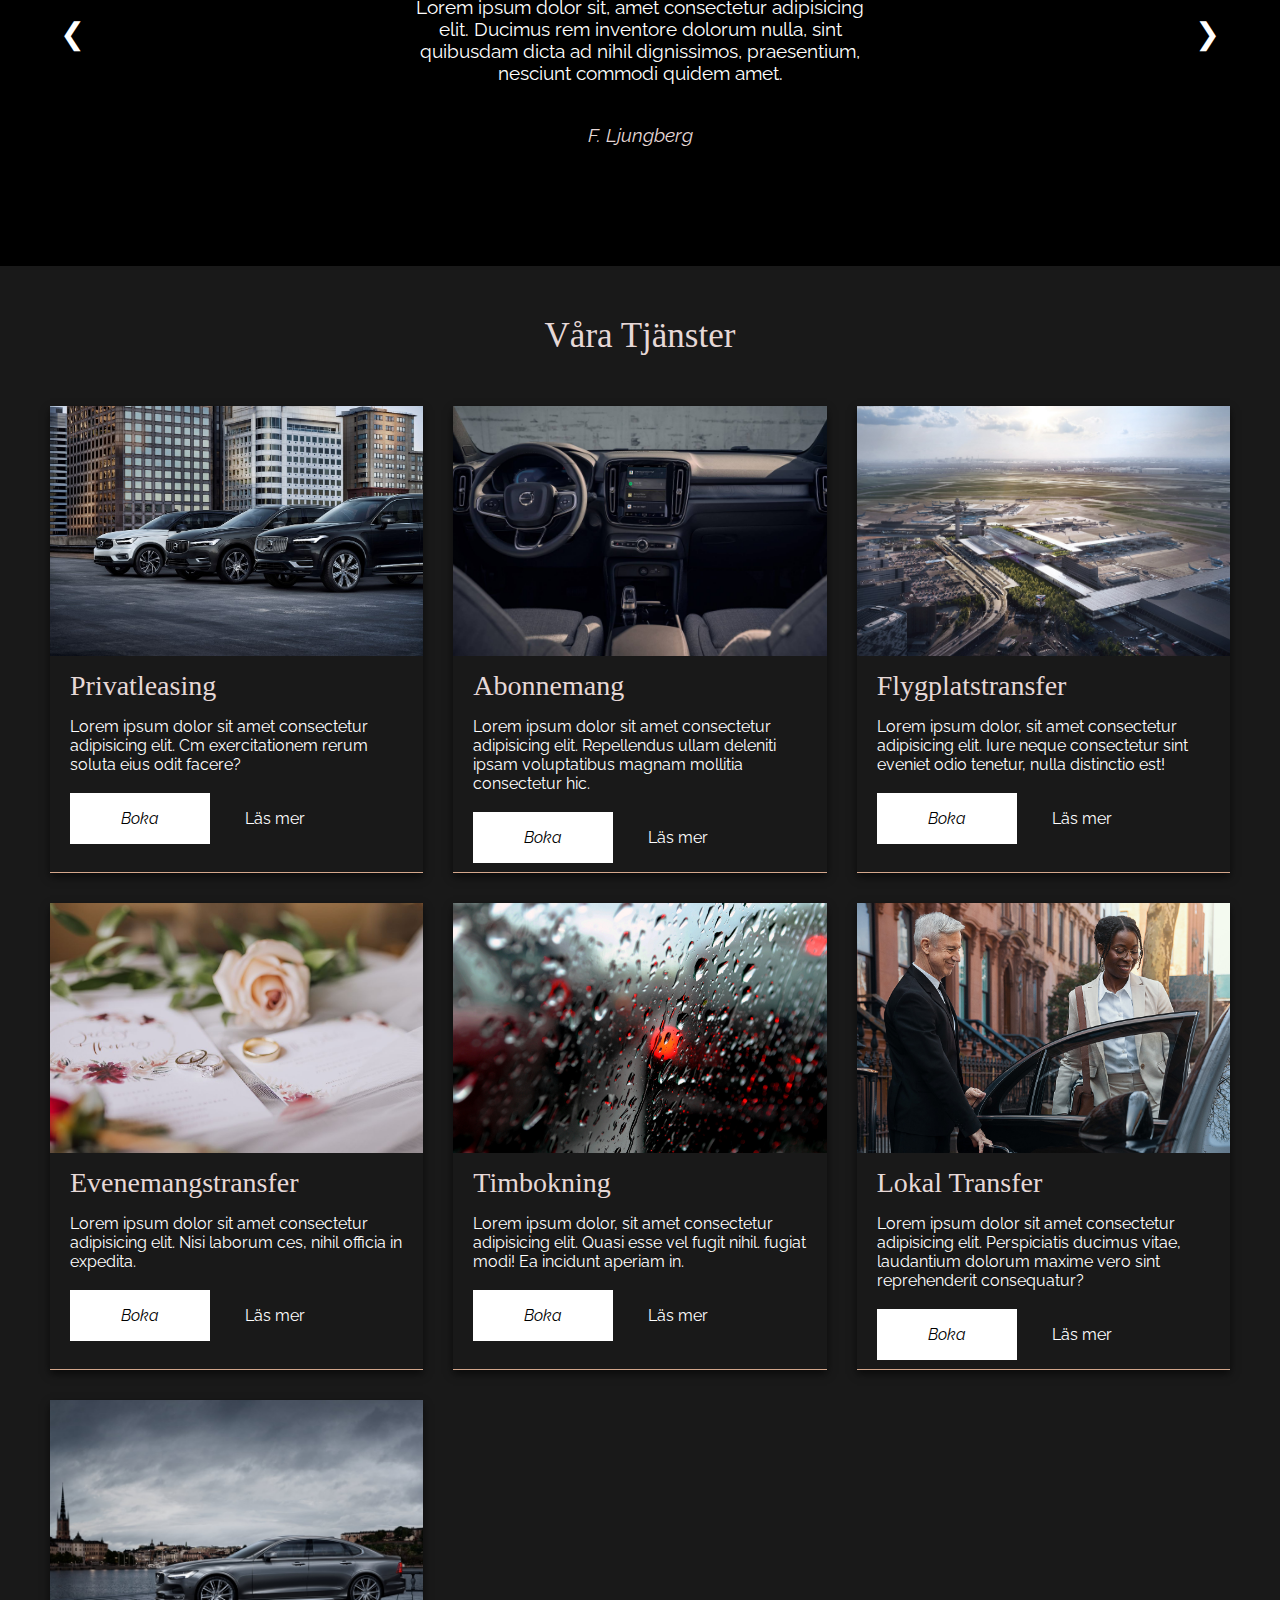
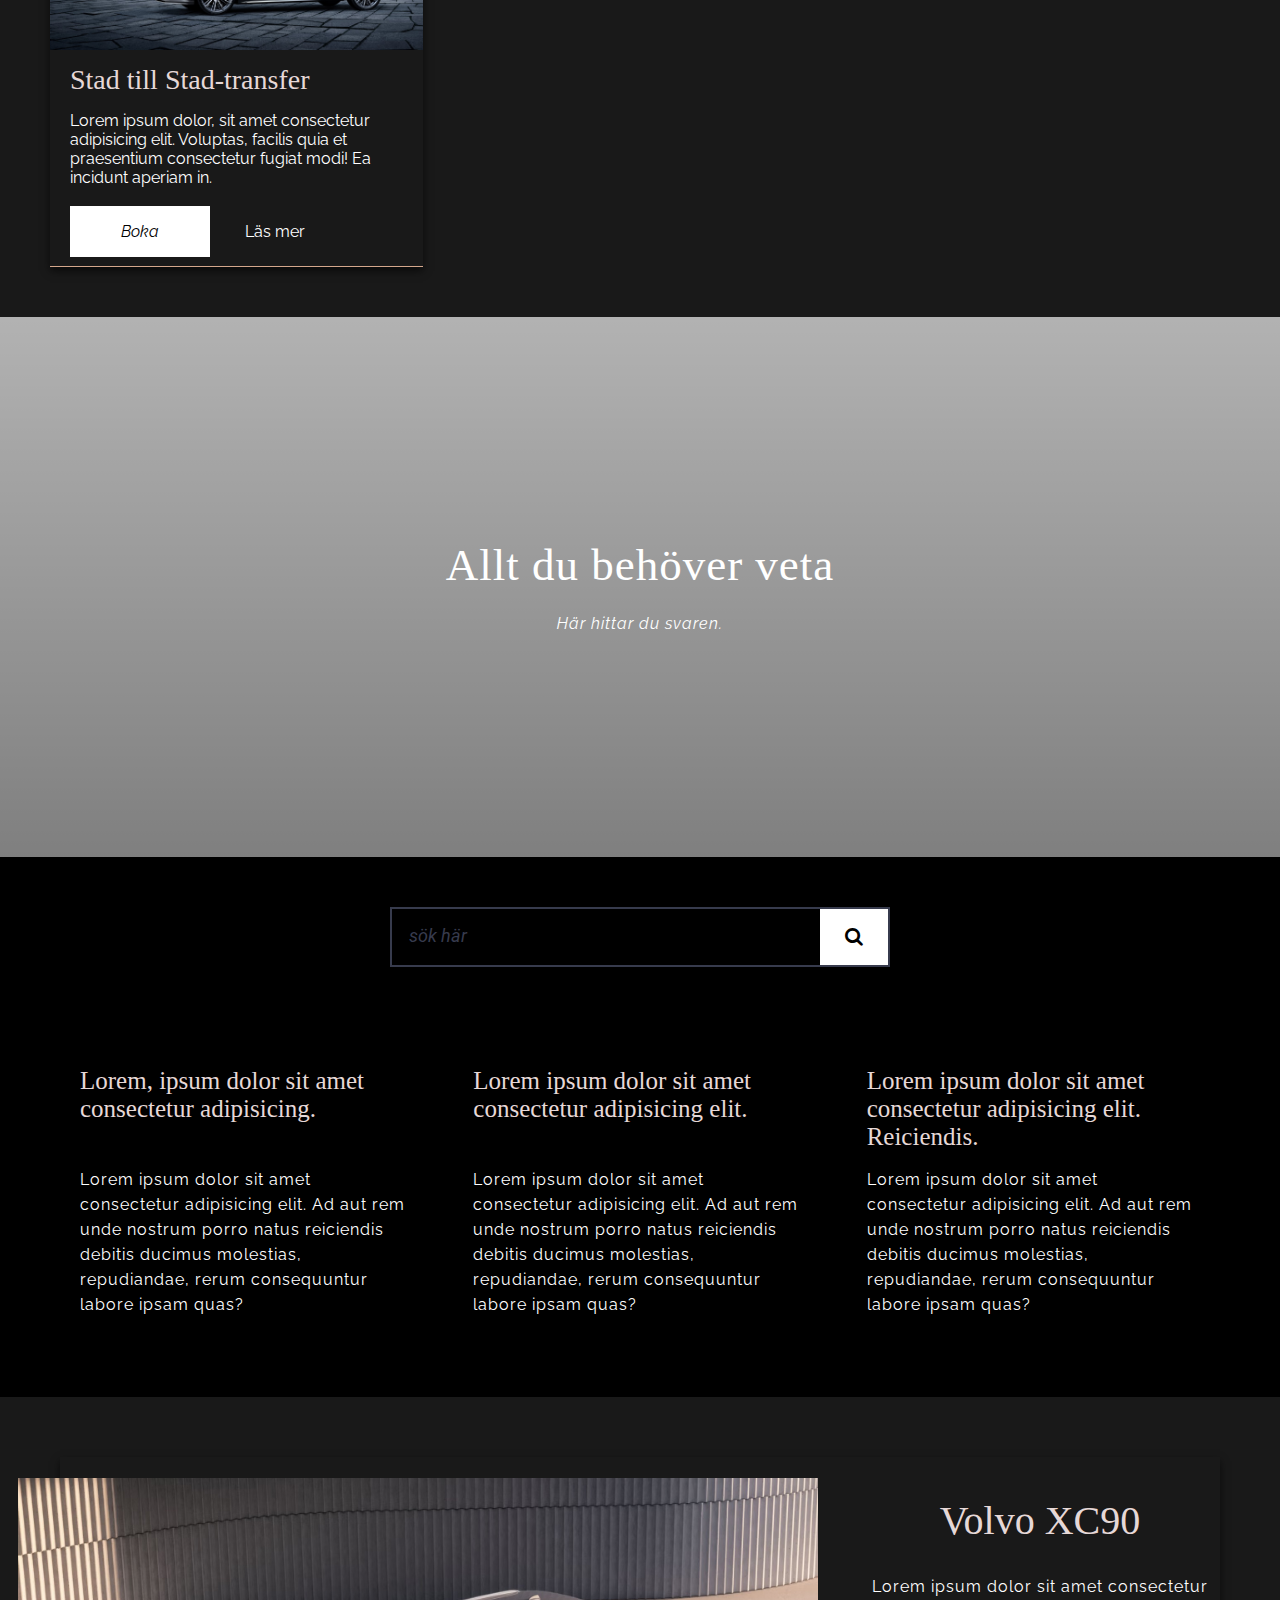
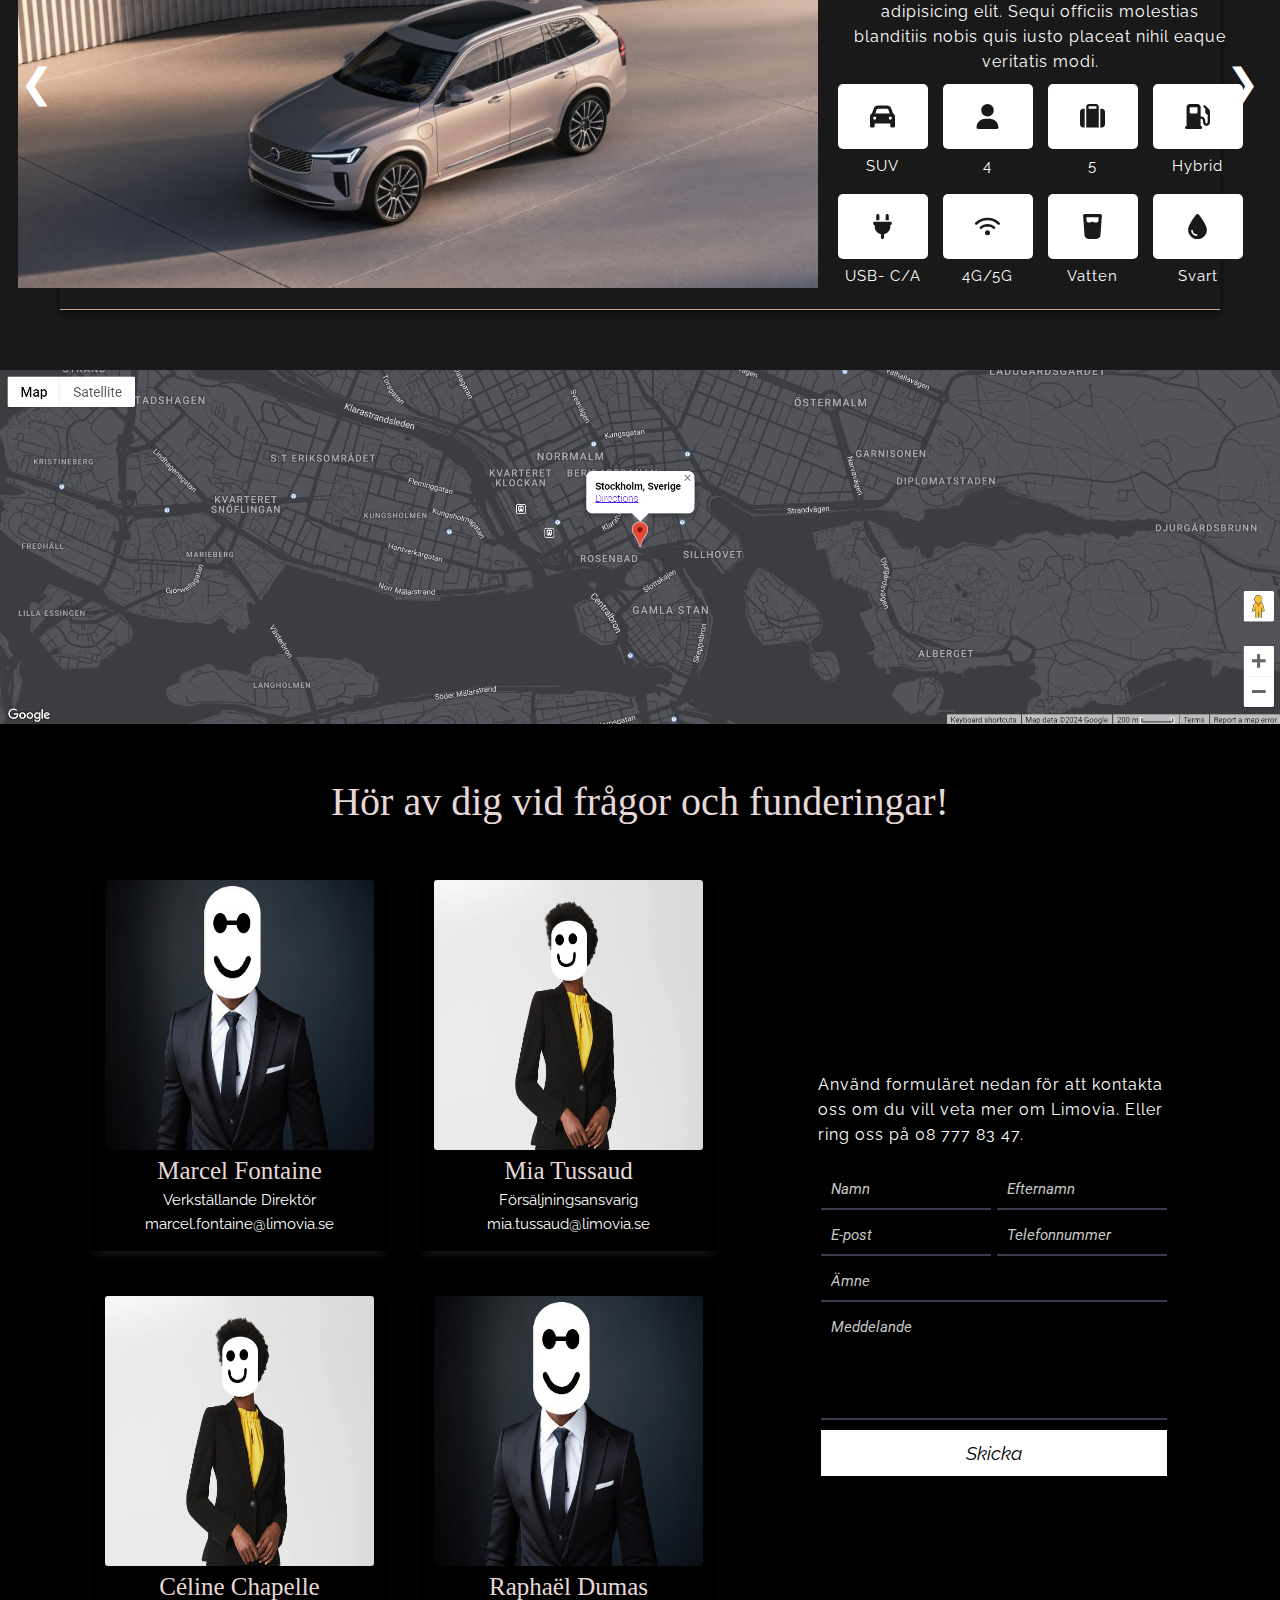
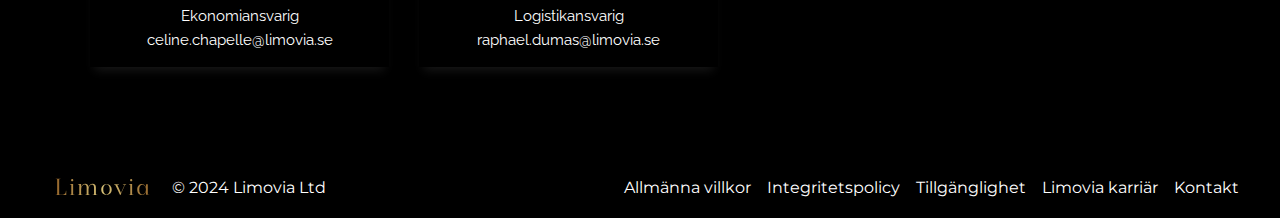
==== commit 00c468a0: "Update index.html" ====
--- a/index.html
+++ b/index.html
@@ -110,9 +110,11 @@
 
         <div class="mainHeroImage">
             <div class="heroImageText">
-                <h1 class="heroImageTitle">Lorem ipsum dolor sit.</h1>
-                <p class="heroImageQuote">Lorem ipsum dolor sit amet consectetur adipisicing elit. Voluptatem iusto
-                    earum accusantium.</p>
+                <!--<h1 class="heroImageTitle">Lorem ipsum dolor sit.</h1>-->
+                <!--<p class="heroImageQuote">Lorem ipsum dolor sit amet consectetur adipisicing elit. Voluptatem iusto
+                    earum accusantium.</p>-->
+                <h1 class="heroImageTitle">Välj Limovia för en flexibel resa</h1>
+                <p class="heroImageQuote">Limovia är en premiumtjänst som erbjuder förstklassiga transportlösningar.</p>
             </div>
         </div>
 
@@ -160,10 +162,20 @@
                     </figcaption>
 
                     <figcaption class="aboutLimoviaText3">
-                        <p>Lorem ipsum dolor sit amet consectetur adipisicing elit. Possimus voluptate laboriosam
+                        <!--<p>Lorem ipsum dolor sit amet consectetur adipisicing elit. Possimus voluptate laboriosam
                             repellat pariatur ratione harum quibusdam consequuntur sapiente tempore, ipsum nam tenetur
                             debitis natus dolores necessitatibus. Accusamus, dolorum. Dignissimos quae aliquid sit
-                            possimus! Delectus, ex est modi aspernatur magni obcaecati.</p>
+                            possimus! Delectus, ex est modi aspernatur magni obcaecati.</p>-->
+                        <p>Hos Limovia ser vi varje resa som mer än bara en transport från A till B – vi skapar en
+                            personlig upplevelse. Våra
+                            resenärer kan skräddarsy sin resa genom att välja bland exklusiva tilläggstjänster, såsom:
+                            Underhållning – ljudböcker,
+                            poddar, filmer och interaktiva upplevelser.
+                            Komfort – inställningar för temperatur, sittplatspreferenser och belysning.
+                            Lyxartiklar – tillgång till snacks, dryck och högkvalitativ Wi-Fi.
+                            Alla våra fordon är noggrant utvalda för att erbjuda en lyxig och avkopplande miljö, med
+                            eleganta interiörer och en
+                            design som skapar en exklusiv känsla.</p>
                     </figcaption>
                 </figure>
 
@@ -176,12 +188,22 @@
         <section class="aboutLimoviaHeroImage" id="aboutLimovia" data-offset="120">
             <div class="aboutLimoviaHeroText">
                 <h1 class="aboutLimoviaHeroTitle">Om oss</h1>
-                <p class="aboutLimoviaHeroParagraph">Lorem ipsum dolor sit amet consectetur adipisicing elit. Ut
+                <!--<p class="aboutLimoviaHeroParagraph">Lorem ipsum dolor sit amet consectetur adipisicing elit. Ut
                     sapiente illo odit! Placeat consectetur accusantium neque. Animi reiciendis doloribus voluptate eos
                     beatae dolores assumenda repellendus, eveniet sapiente earum qui, nam quos voluptas similique ab, id
                     amet dolorum commodi consectetur culpa ullam est delectus perferendis. Minus illum voluptatem nemo
                     doloribus ab sequi, dolorem facere perspiciatis. Alias quod quis molestiae ipsa illum quam delectus.
-                    Officiis corrupti veritatis amet nostrum sequi id sunt impedit eum neque soluta.</p>
+                    Officiis corrupti veritatis amet nostrum sequi id sunt impedit eum neque soluta.</p>-->
+                <p class="aboutLimoviaHeroParagraph">På Limovia är din säkerhet det viktigaste. Våra chaufförer genomgår
+                    bakgrundskontroller för att säkerställa trygghet och
+                    professionalism. Alla fordon har modern säkerhetsteknik och genomgår regelbundna kontroller. Vi
+                    erbjuder
+                    realtidsuppdateringar, tydlig kommunikation och enkel support vid frågor eller behov. Genom
+                    kontinuerlig feedback
+                    förbättrar vi våra tjänster och skapar en pålitlig reseupplevelse. Oavsett dina behov ser vi till
+                    att du reser säkert,
+                    bekvämt och med högsta kvalitet.
+                </p>
             </div>
         </section>
 
@@ -598,55 +620,58 @@
                         <h1 class="CarName">Volvo EM90</h1>
                         <p class="carInfoParagraph">Lorem ipsum dolor sit amet consectetur adipisicing elit. Sequi
                             officiis molestias blanditiis nobis quis iusto placeat nihil eaque veritatis modi.</p>
-                
+
                         <div class="carSpecs">
-                
+
                             <div class="carSpecsIcons">
                                 <div class="specIcon">
                                     <span class="specIconFrame"><img src="ICONS/car-solid.svg" alt="car"></span>
                                     <p>Minibuss</p>
                                 </div>
-                
+
                                 <div class="specIcon">
                                     <span class="specIconFrame"><img src="ICONS/user-solid.svg" alt="user"></span>
                                     <p>6</p>
                                 </div>
-                
-                                <div class="specIcon">
-                                    <span class="specIconFrame"><img src="ICONS/suitcase-solid.svg" alt="suitcase"></span>
+
+                                <div class="specIcon">
+                                    <span class="specIconFrame"><img src="ICONS/suitcase-solid.svg"
+                                            alt="suitcase"></span>
                                     <p>6</p>
                                 </div>
-                
-                                <div class="specIcon">
-                                    <span class="specIconFrame"><img src="ICONS/gas-pump-solid.svg" alt="gas pump"></span>
+
+                                <div class="specIcon">
+                                    <span class="specIconFrame"><img src="ICONS/gas-pump-solid.svg"
+                                            alt="gas pump"></span>
                                     <p>Elektrisk</p>
                                 </div>
-                
+
                                 <div class="specIcon">
                                     <span class="specIconFrame"><img src="ICONS/plug-solid.svg" alt="plug"></span>
                                     <p>USB- C/A</p>
                                 </div>
-                
+
                                 <div class="specIcon">
                                     <span class="specIconFrame"><img src="ICONS/wifi-solid.svg" alt="wifi"></span>
                                     <p>4G/5G</p>
                                 </div>
-                
-                                <div class="specIcon">
-                                    <span class="specIconFrame"><img src="ICONS/glass-water-solid.svg" alt="glass water"></span>
+
+                                <div class="specIcon">
+                                    <span class="specIconFrame"><img src="ICONS/glass-water-solid.svg"
+                                            alt="glass water"></span>
                                     <p>Vatten</p>
                                 </div>
-                
+
                                 <div class="specIcon">
                                     <span class="specIconFrame"><img src="ICONS/droplet-solid.svg" alt="droplet"></span>
                                     <p>Svart</p>
                                 </div>
-                
+
                             </div>
                         </div>
-                
-                    </div>
-                
+
+                    </div>
+
                 </div>
 
                 <div class="fleetSlide carousel-slide">
@@ -760,7 +785,7 @@
                             <img src="IMAGES/WomenProfileFace.png" alt="Woman Profile">
                             <!-- <img src="IMAGES/WomenProfile.png" alt="Woman Profile">-->
                             <figcaption class="figcaptionOne">Céline Chapelle</figcaption>
-                            <figcaption class="figcaptionTwo">Verksamhetschef - Region Stockholm / Västerås</figcaption>
+                            <figcaption class="figcaptionTwo">Ekonomiansvarig</figcaption>
                             <figcaption class="figcaptionThree">celine.chapelle@limovia.se</figcaption>
                         </figure>
                     </div>
@@ -770,7 +795,7 @@
                             <img src="IMAGES/ManProfileFace.jpg" alt="Man Profile">
                             <!-- <img src="IMAGES/ManProfile.jpg" alt="Man Profile">-->
                             <figcaption class="figcaptionOne">Raphaël Dumas</figcaption>
-                            <figcaption class="figcaptionTwo">Verksamhetschef - Region Väst / Sydost</figcaption>
+                            <figcaption class="figcaptionTwo">Logistikansvarig</figcaption>
                             <figcaption class="figcaptionThree">raphael.dumas@limovia.se</figcaption>
                         </figure>
                     </div>
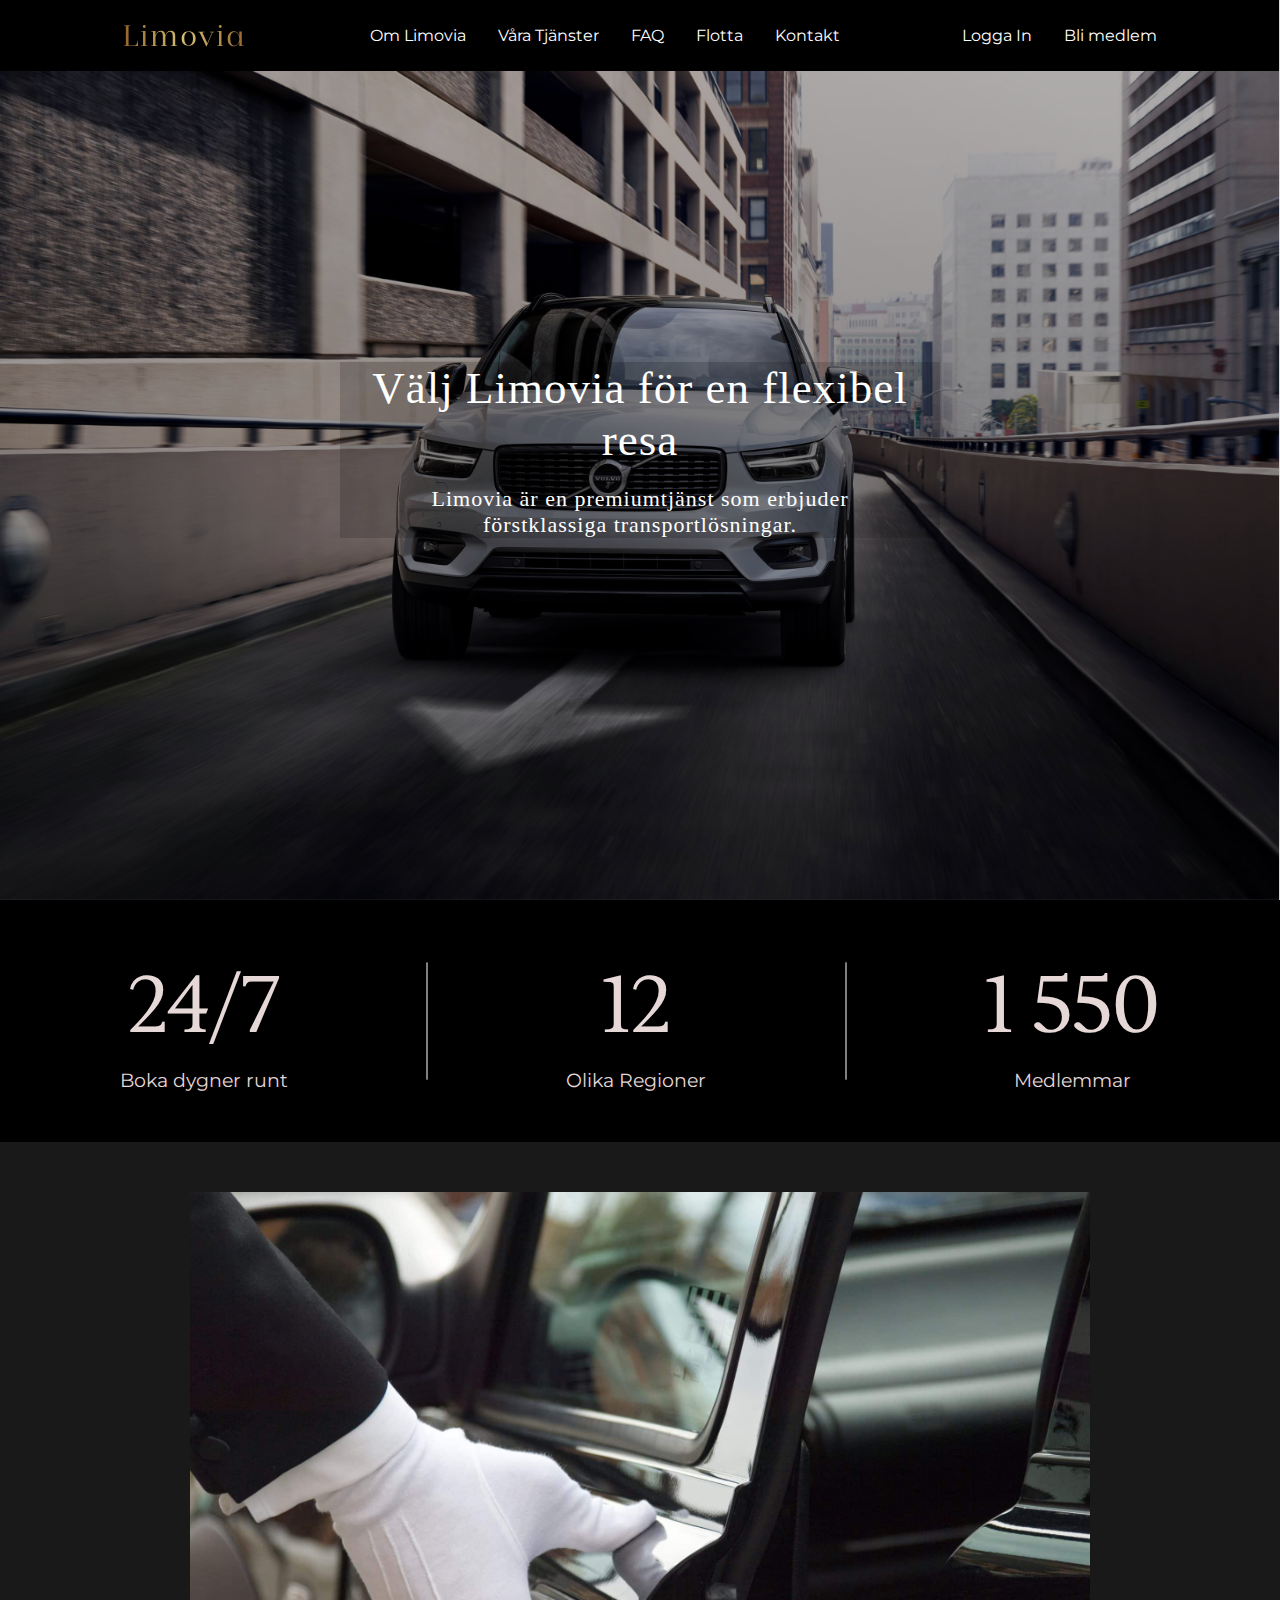
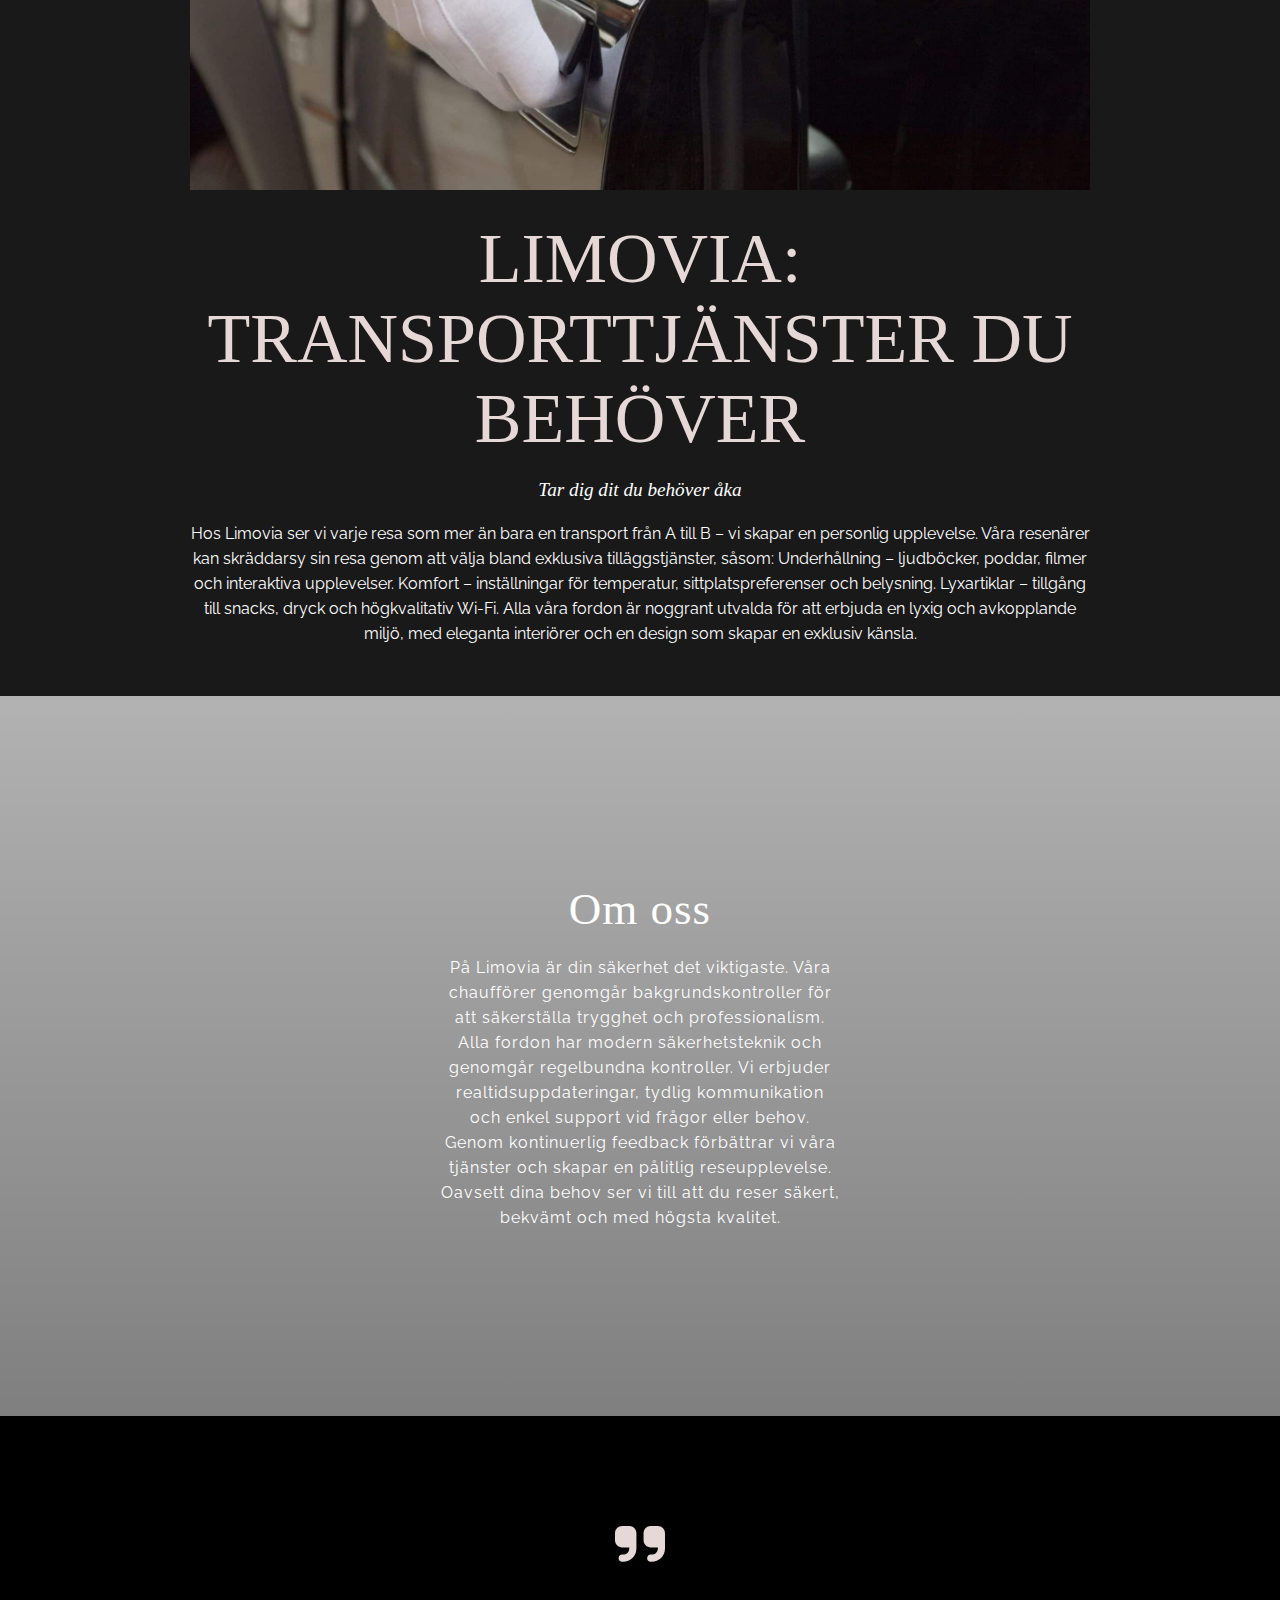
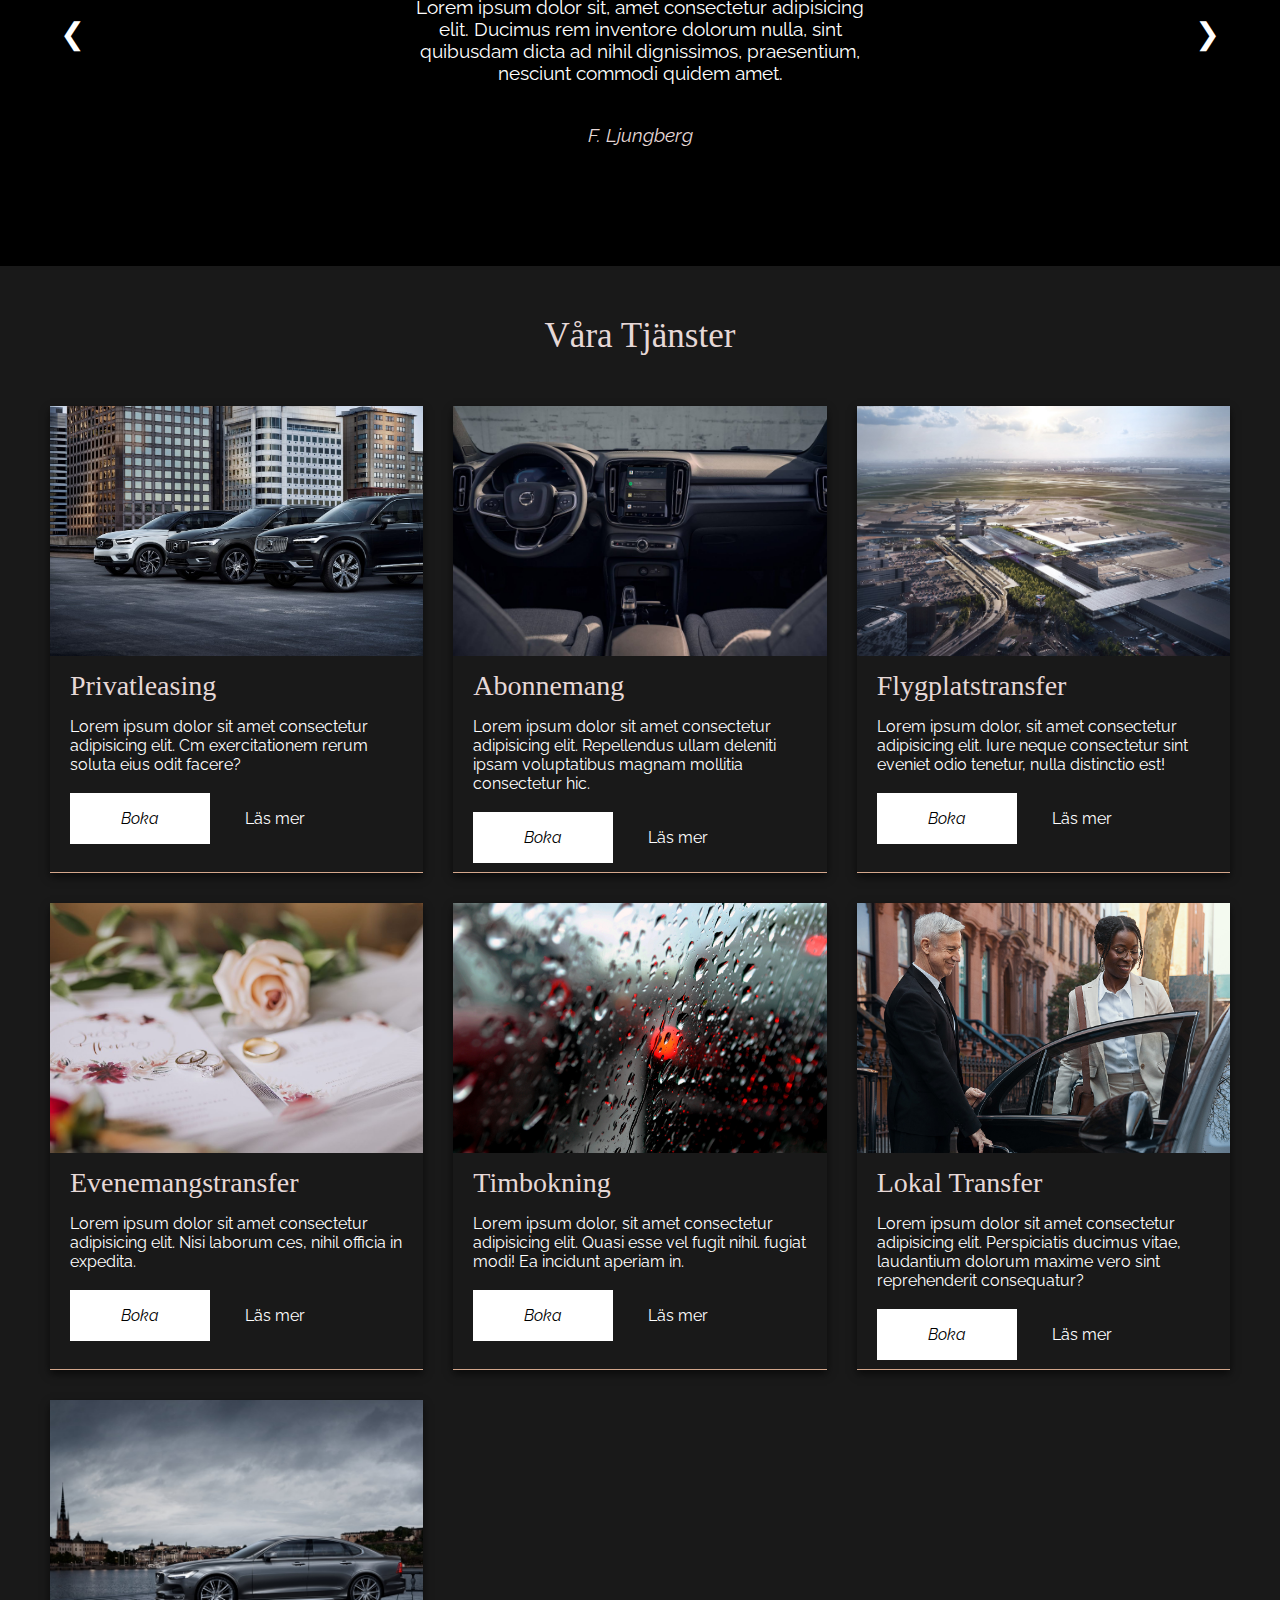
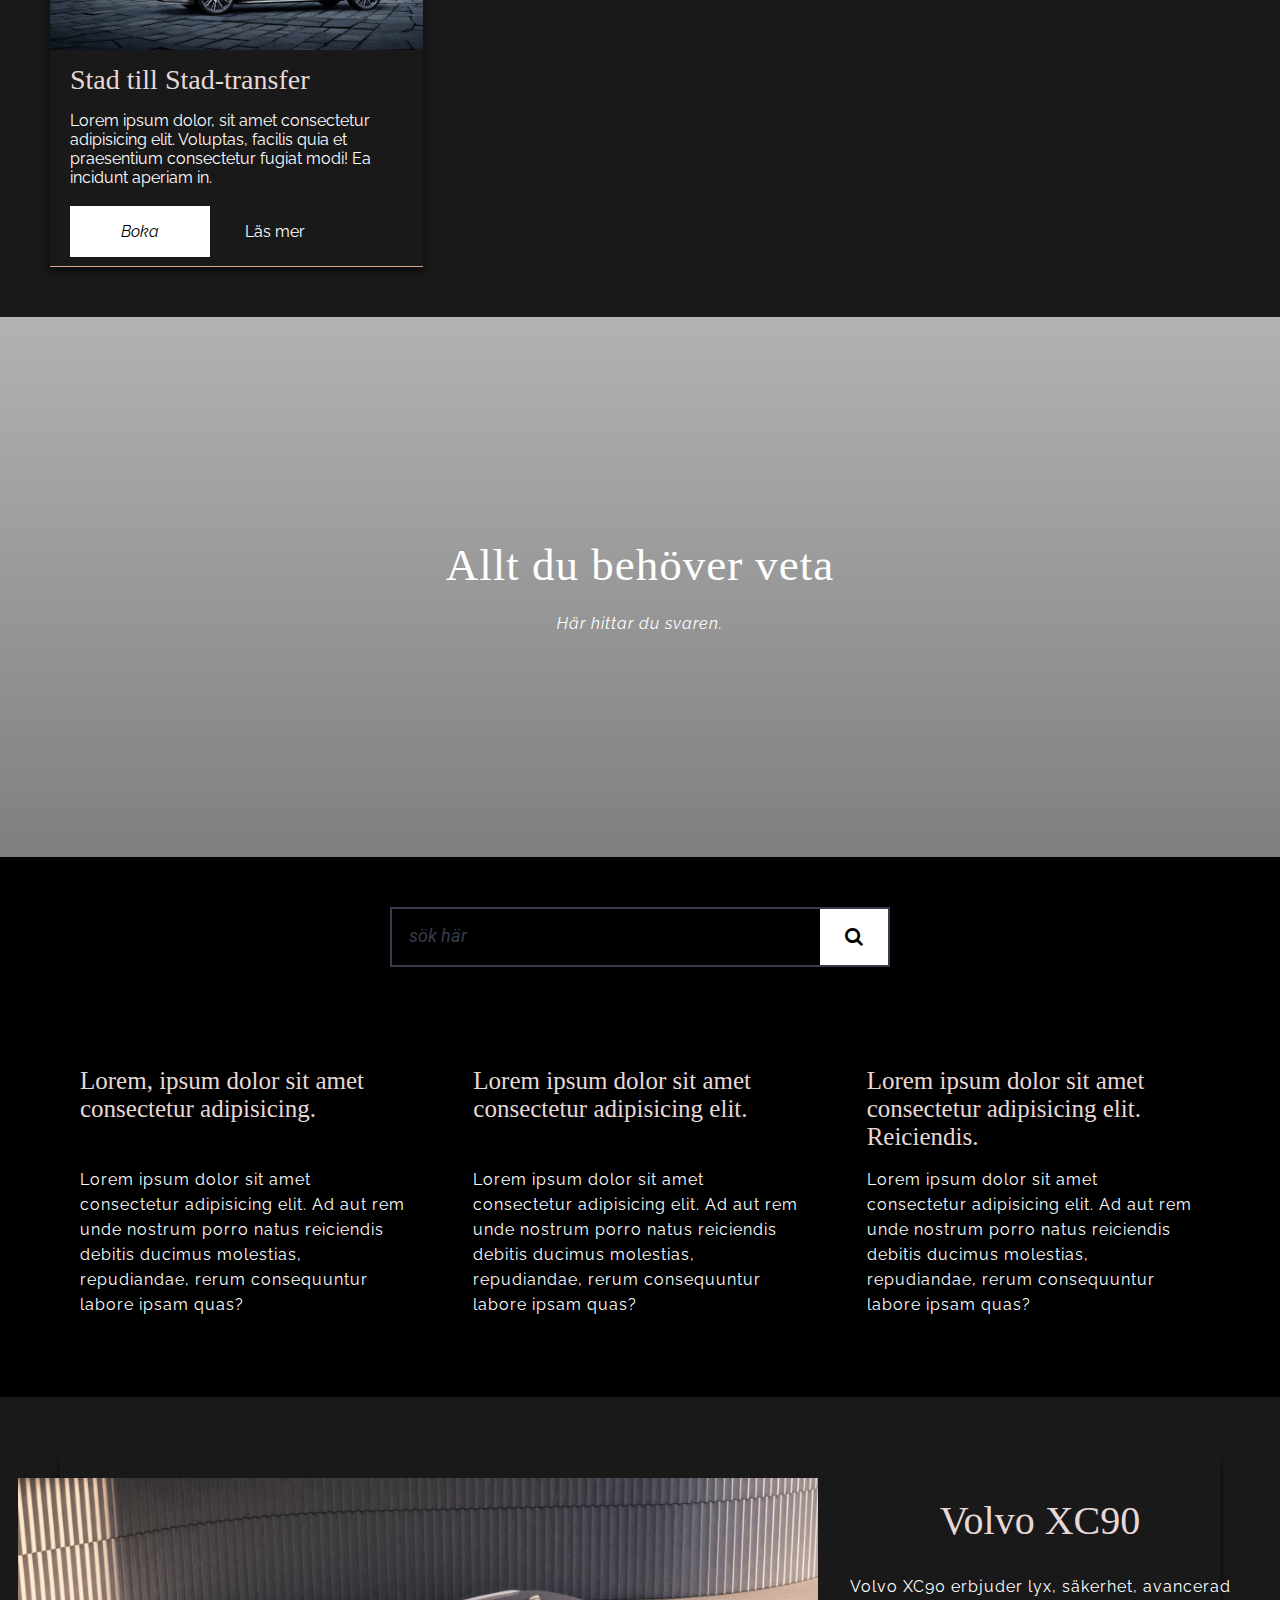
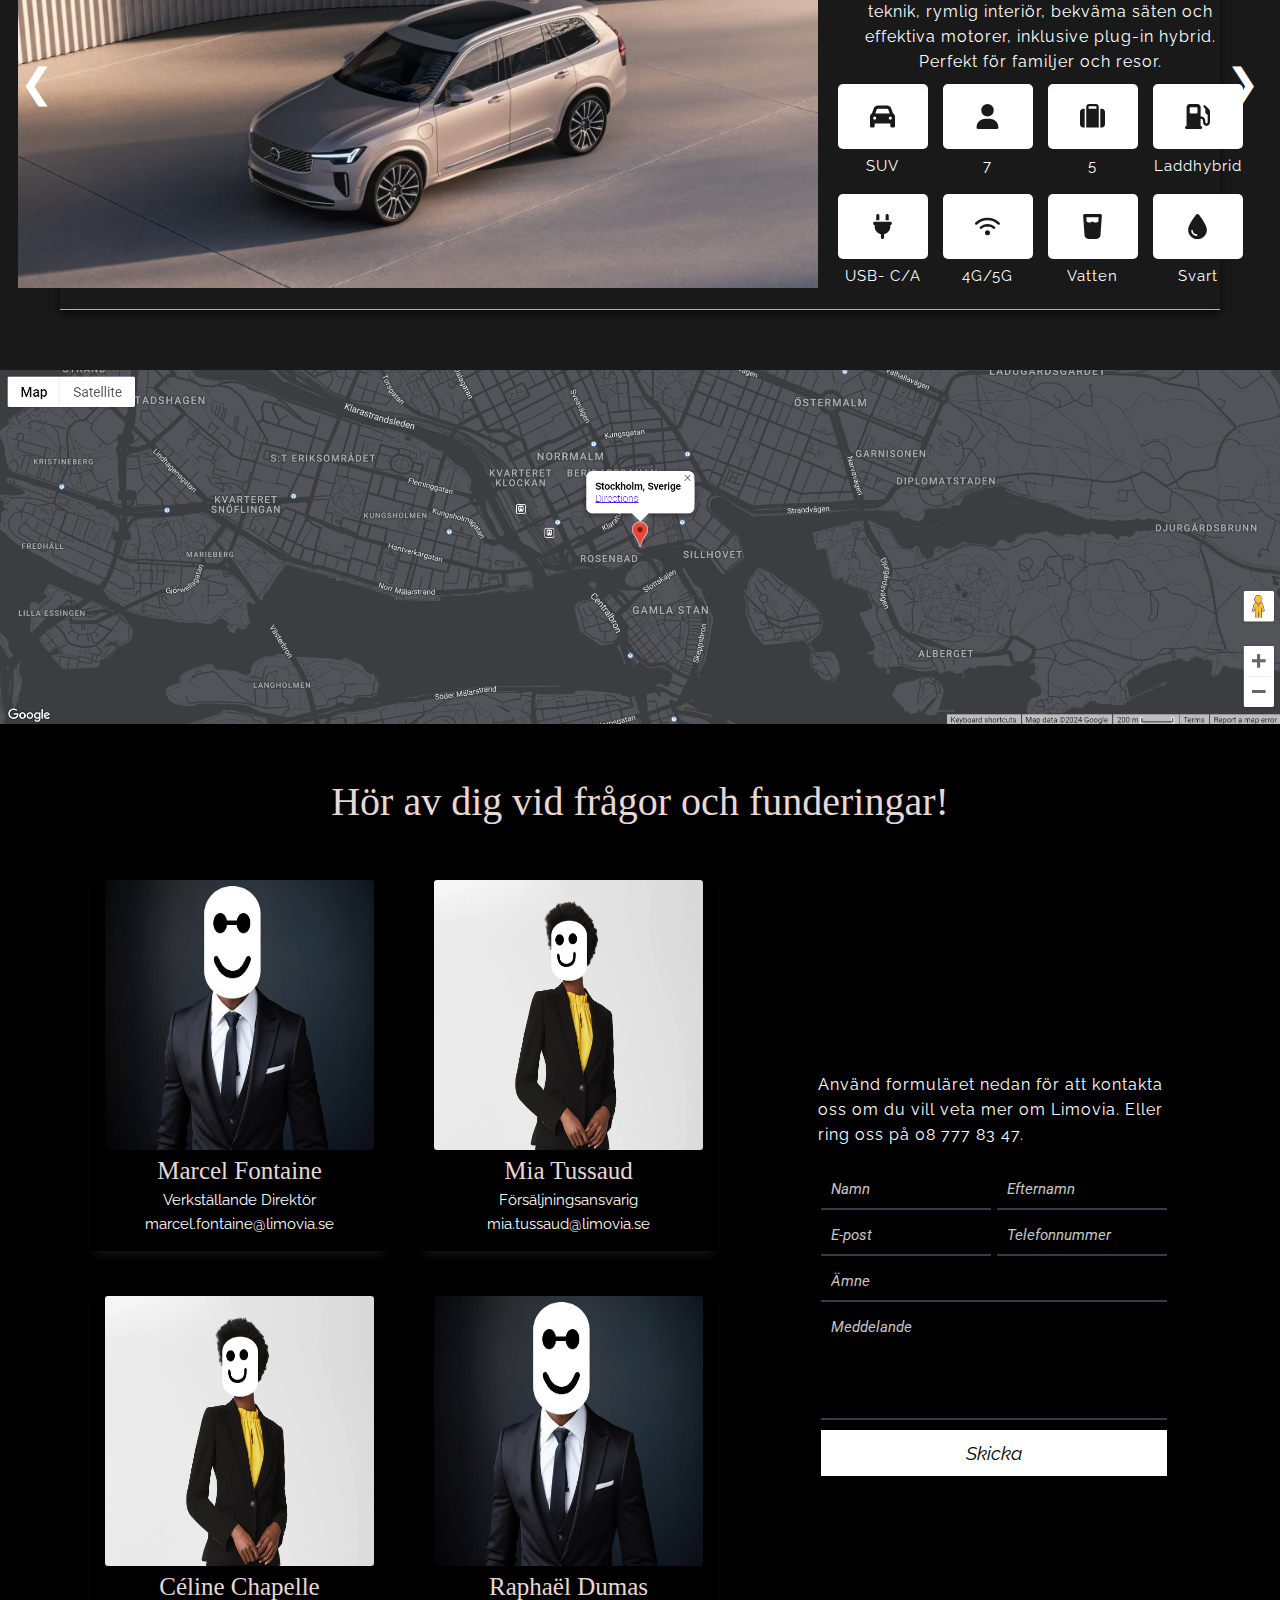
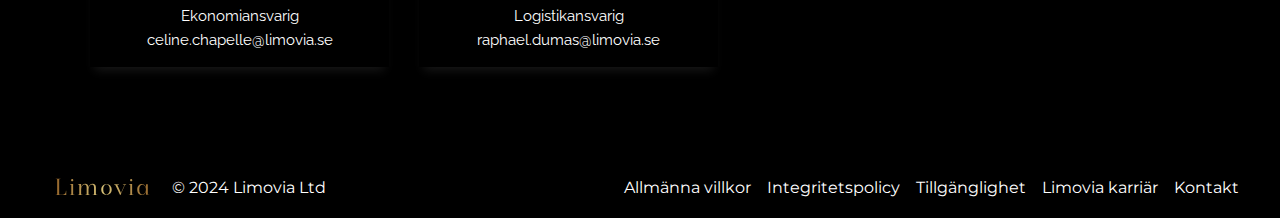
==== commit f0b079cf: "Update index.html" ====
--- a/index.html
+++ b/index.html
@@ -5,7 +5,7 @@
     <meta charset="UTF-8">
     <meta name="viewport" content="width=device-width, initial-scale=1.0">
     <meta name="description"
-        content="Limovia grundat 2026, är ett lokalt företag som erbjuder privata chaufförer dygnet runt.">
+        content="Limovia, grundat 2026, är ett lokalt företag som tillhandahåller privata transporttjänster dygnet runt.">
 
     <title>Limovia | Officiella Hemsida</title>
     <link rel="shortcut icon" href="LOGOS/LimoviaFavicon.png" type="image/x-icon">
@@ -394,7 +394,7 @@
         <section class="questionContainer">
 
             <div class="questionSearchBar">
-                <form class="searchBar" action="https://youtu.be/0-7IHOXkiV8?si=Ipa8abByRP5gL_aY&t=116">
+                <form class="searchBar" action="https://youtu.be/c56t7upa8Bk?si=pHgcy-c6VMGcOAeE">
                     <input type="text" placeholder="sök här" name="search" required autocomplete="off">
                     <button type="submit"><i class="fa fa-search"></i></i></button>
                 </form>
@@ -434,8 +434,11 @@
                     </div>
                     <div class="carInfo">
                         <h1 class="CarName">Volvo XC90</h1>
-                        <p class="carInfoParagraph">Lorem ipsum dolor sit amet consectetur adipisicing elit. Sequi
-                            officiis molestias blanditiis nobis quis iusto placeat nihil eaque veritatis modi.</p>
+                        <!--<p class="carInfoParagraph">Lorem ipsum dolor sit amet consectetur adipisicing elit. Sequi
+                            officiis molestias blanditiis nobis quis iusto placeat nihil eaque veritatis modi.</p>-->
+                        <p class="carInfoParagraph">Volvo XC90 erbjuder lyx, säkerhet, avancerad teknik, rymlig
+                            interiör, bekväma säten och effektiva motorer, inklusive
+                            plug-in hybrid. Perfekt för familjer och resor.</p>
 
                         <div class="carSpecs">
 
@@ -447,7 +450,7 @@
 
                                 <div class="specIcon">
                                     <span class="specIconFrame"><img src="ICONS/user-solid.svg" alt="user"></span>
-                                    <p>4</p>
+                                    <p>7</p>
                                 </div>
 
                                 <div class="specIcon">
@@ -459,7 +462,7 @@
                                 <div class="specIcon">
                                     <span class="specIconFrame"><img src="ICONS/gas-pump-solid.svg"
                                             alt="gas pump"></span>
-                                    <p>Hybrid</p>
+                                    <p>Laddhybrid</p>
                                 </div>
 
                                 <div class="specIcon">
@@ -495,8 +498,11 @@
                     </div>
                     <div class="carInfo">
                         <h1 class="CarName">Volvo S90</h1>
-                        <p class="carInfoParagraph">Lorem ipsum dolor sit amet consectetur adipisicing elit. Sequi
-                            officiis molestias blanditiis nobis quis iusto placeat nihil eaque veritatis modi.</p>
+                        <!--<p class="carInfoParagraph">Lorem ipsum dolor sit amet consectetur adipisicing elit. Sequi
+                            officiis molestias blanditiis nobis quis iusto placeat nihil eaque veritatis modi.</p>-->
+                        <p class="carInfoParagraph">Volvo S90 har elegant skandinavisk design, lyxig interiör, avancerad
+                            säkerhet, rymlig kupé, bekväma säten, kraftfulla
+                            hybriddrivlinor</p>
                         <div class="carSpecs">
 
                             <div class="carSpecsIcons">
@@ -513,13 +519,13 @@
                                 <div class="specIcon">
                                     <span class="specIconFrame"><img src="ICONS/suitcase-solid.svg"
                                             alt="suitcase"></span>
-                                    <p>4</p>
+                                    <p>3</p>
                                 </div>
 
                                 <div class="specIcon">
                                     <span class="specIconFrame"><img src="ICONS/gas-pump-solid.svg"
                                             alt="gas pump"></span>
-                                    <p>Hybrid</p>
+                                    <p>Laddhybrid</p>
                                 </div>
 
                                 <div class="specIcon">
@@ -556,8 +562,11 @@
                     </div>
                     <div class="carInfo">
                         <h1 class="CarName">Volvo EX90</h1>
-                        <p class="carInfoParagraph">Lorem ipsum dolor sit amet consectetur adipisicing elit. Sequi
-                            officiis molestias blanditiis nobis quis iusto placeat nihil eaque veritatis modi.</p>
+                        <!--<p class="carInfoParagraph">Lorem ipsum dolor sit amet consectetur adipisicing elit. Sequi
+                            officiis molestias blanditiis nobis quis iusto placeat nihil eaque veritatis modi.</p>-->
+                        <p class="carInfoParagraph">Volvo EX90 är en toppmodern el-SUV med sju säten, banbrytande
+                            lidar-säkerhet, hållbara material, lång räckvidd och
+                            intelligent energihantering.</p>
 
                         <div class="carSpecs">
 
@@ -618,8 +627,11 @@
                     </div>
                     <div class="carInfo">
                         <h1 class="CarName">Volvo EM90</h1>
-                        <p class="carInfoParagraph">Lorem ipsum dolor sit amet consectetur adipisicing elit. Sequi
-                            officiis molestias blanditiis nobis quis iusto placeat nihil eaque veritatis modi.</p>
+                        <!--<p class="carInfoParagraph">Lorem ipsum dolor sit amet consectetur adipisicing elit. Sequi
+                            officiis molestias blanditiis nobis quis iusto placeat nihil eaque veritatis modi.</p>-->
+                        <p class="carInfoParagraph">Volvo EM90 är en premium el-MPV med lounge-liknande interiör,
+                            förstklassig komfort, avancerad säkerhet, panoramatak,
+                            smart röststyrning och lång räckvidd.</p>
 
                         <div class="carSpecs">
 
@@ -674,7 +686,7 @@
 
                 </div>
 
-                <div class="fleetSlide carousel-slide">
+                <!--<div class="fleetSlide carousel-slide">
                     <div class="fleetSlideImage">
                         <img src="IMAGES/RollsRoys.jpg" alt="Rolls Roys">
                     </div>
@@ -734,7 +746,7 @@
 
                     </div>
 
-                </div>
+                </div>-->
             </div>
 
             <div class="carFleetNavBtn">
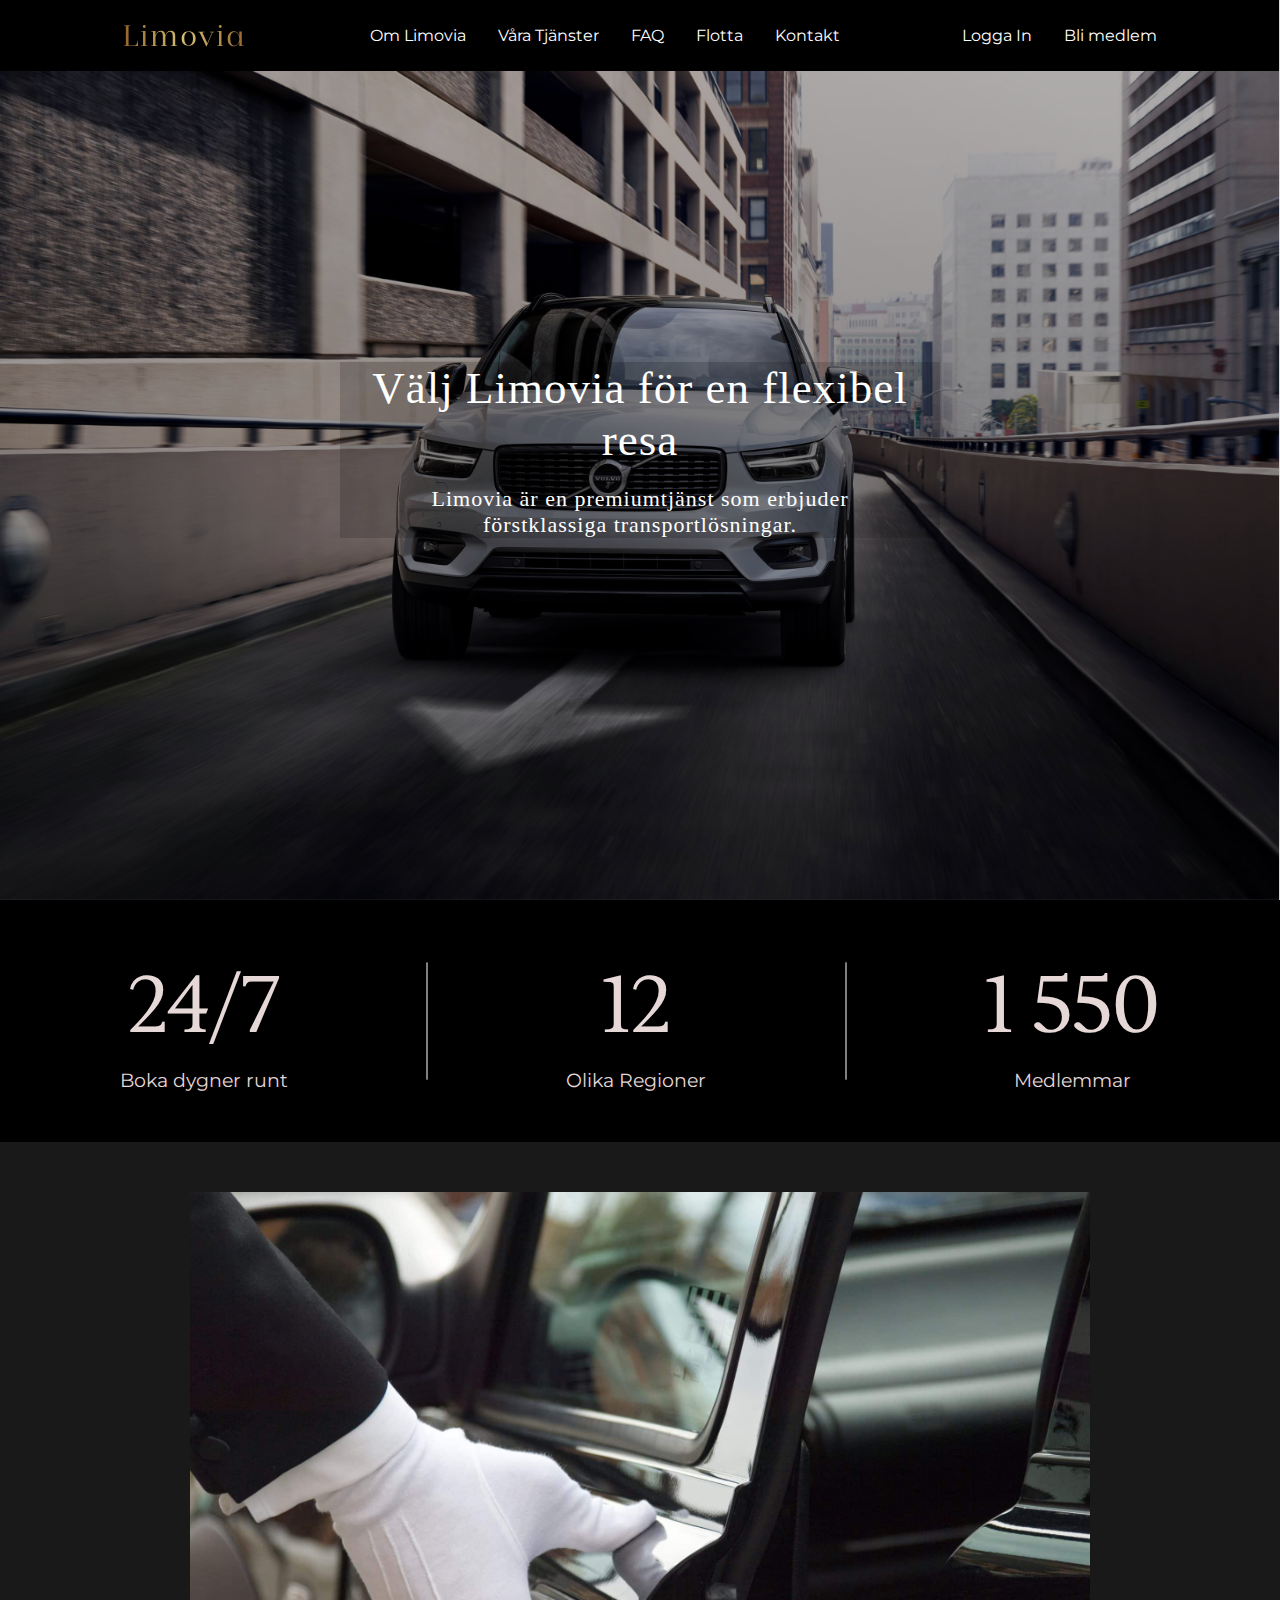
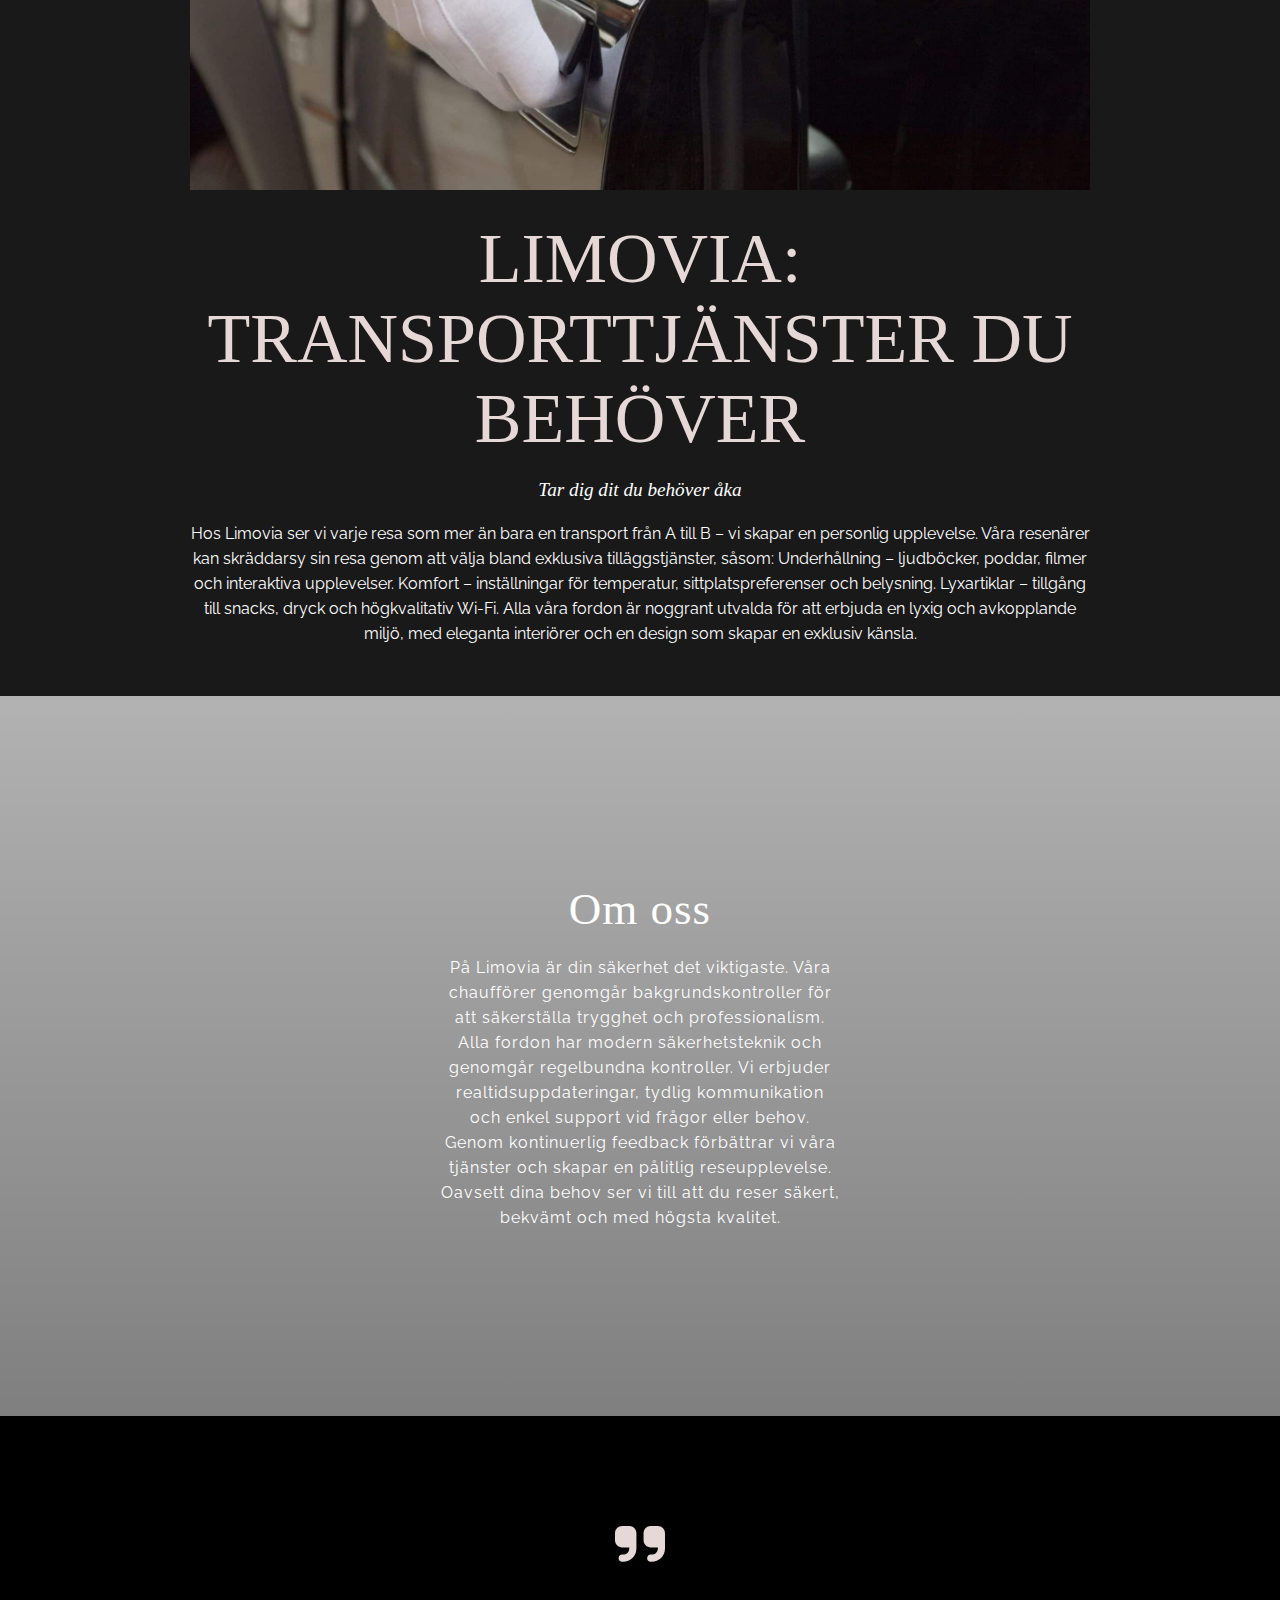
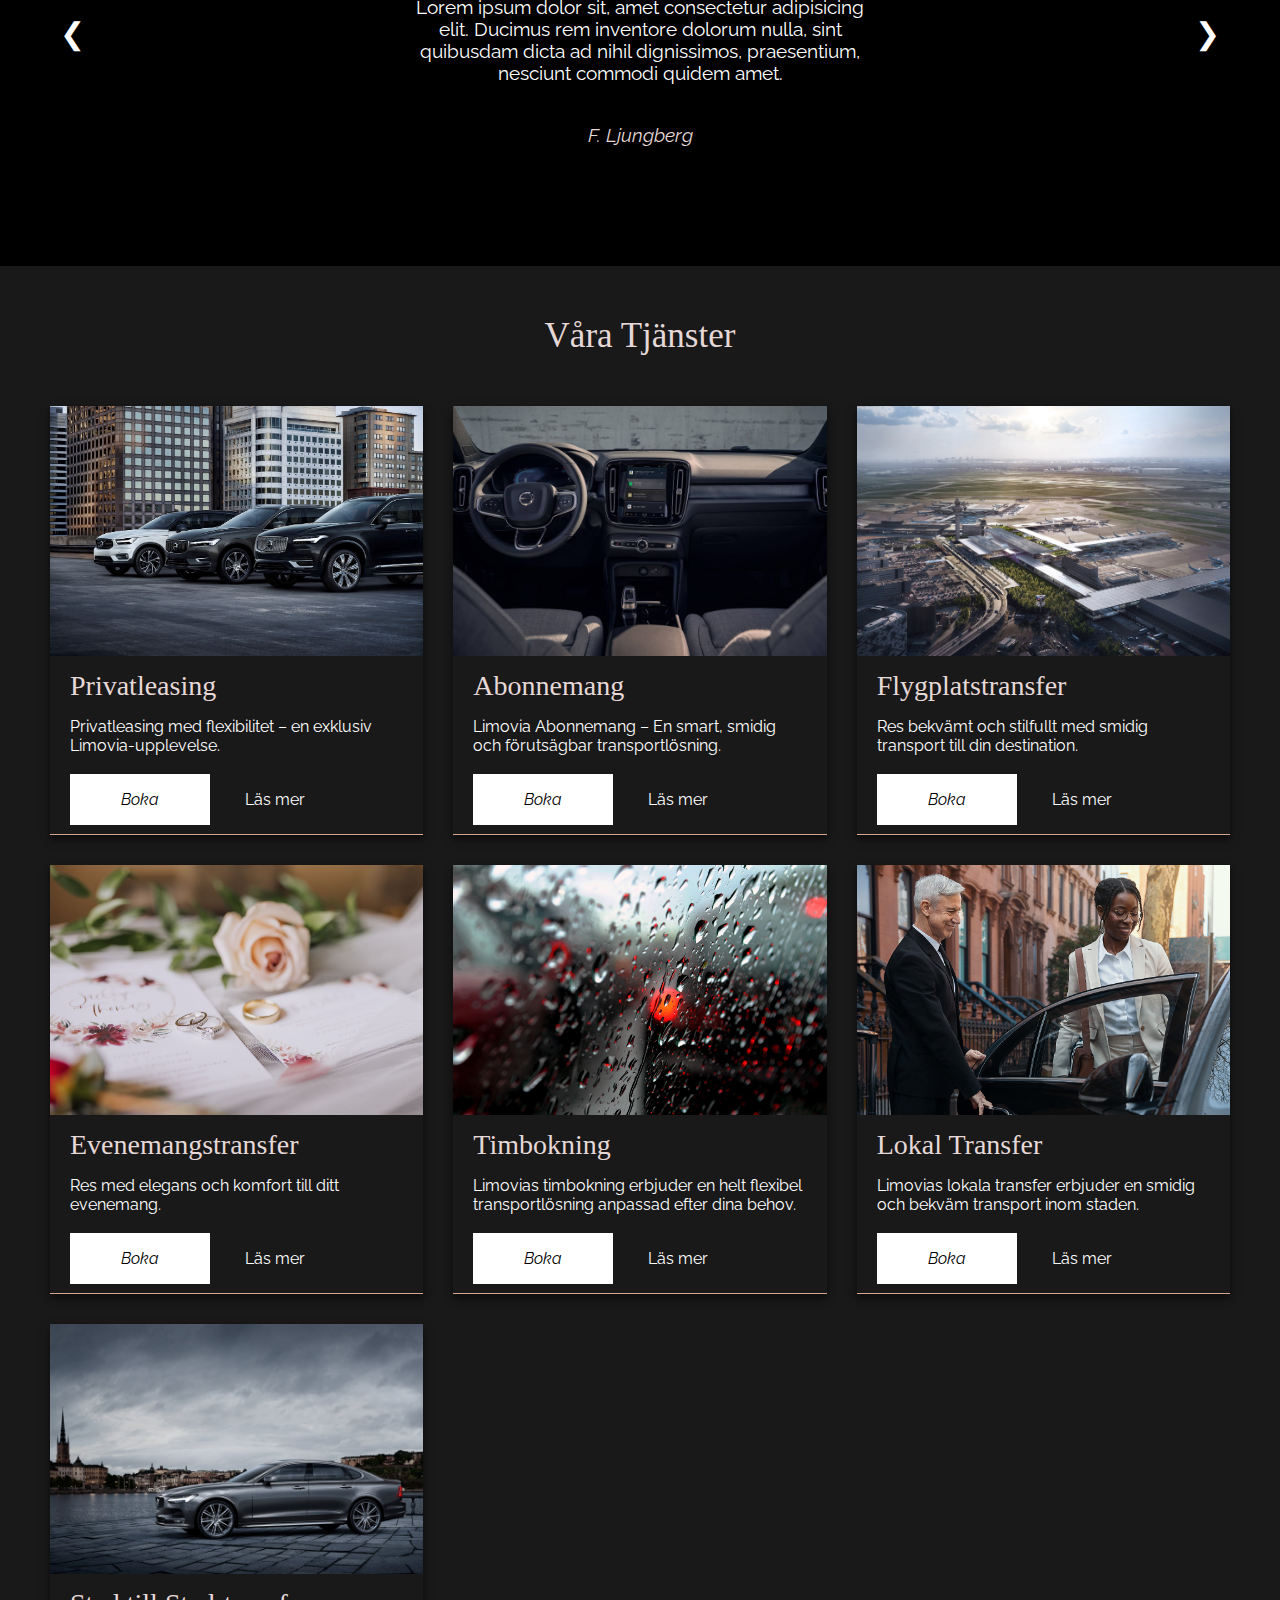
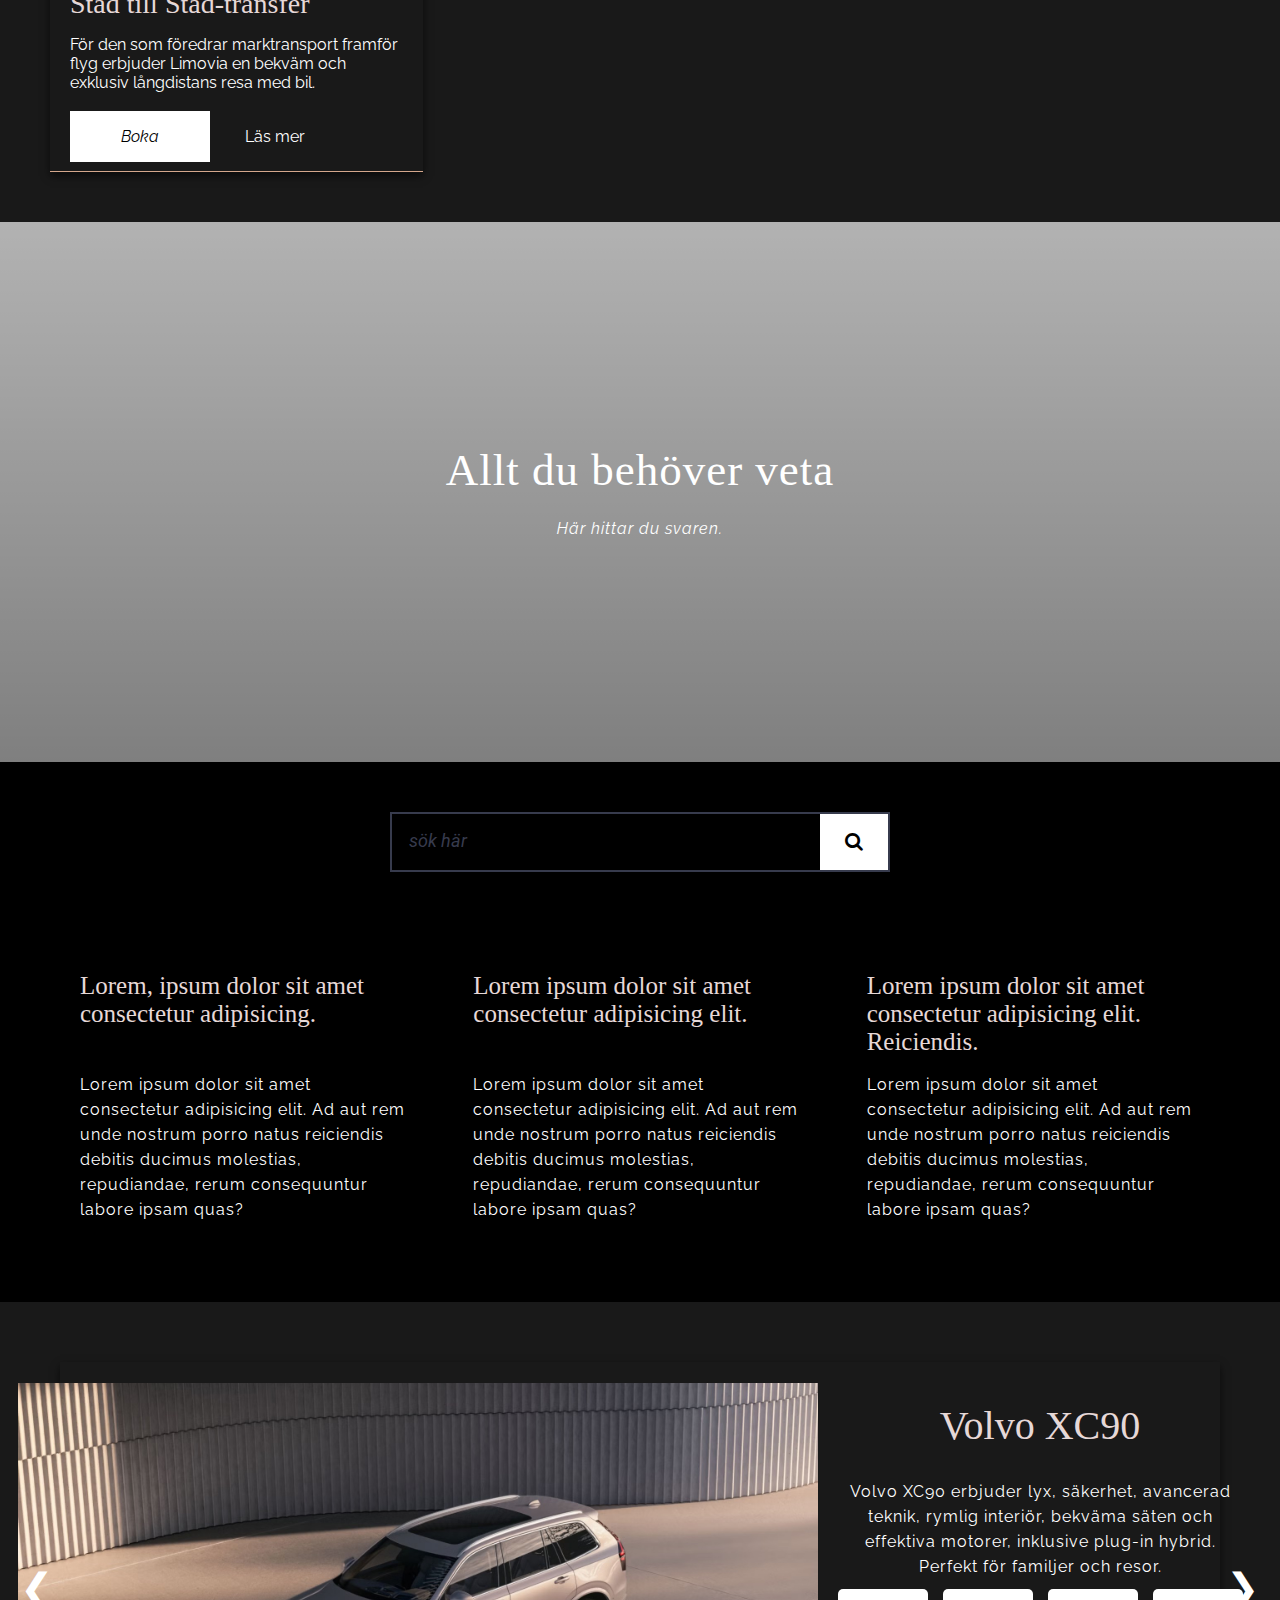
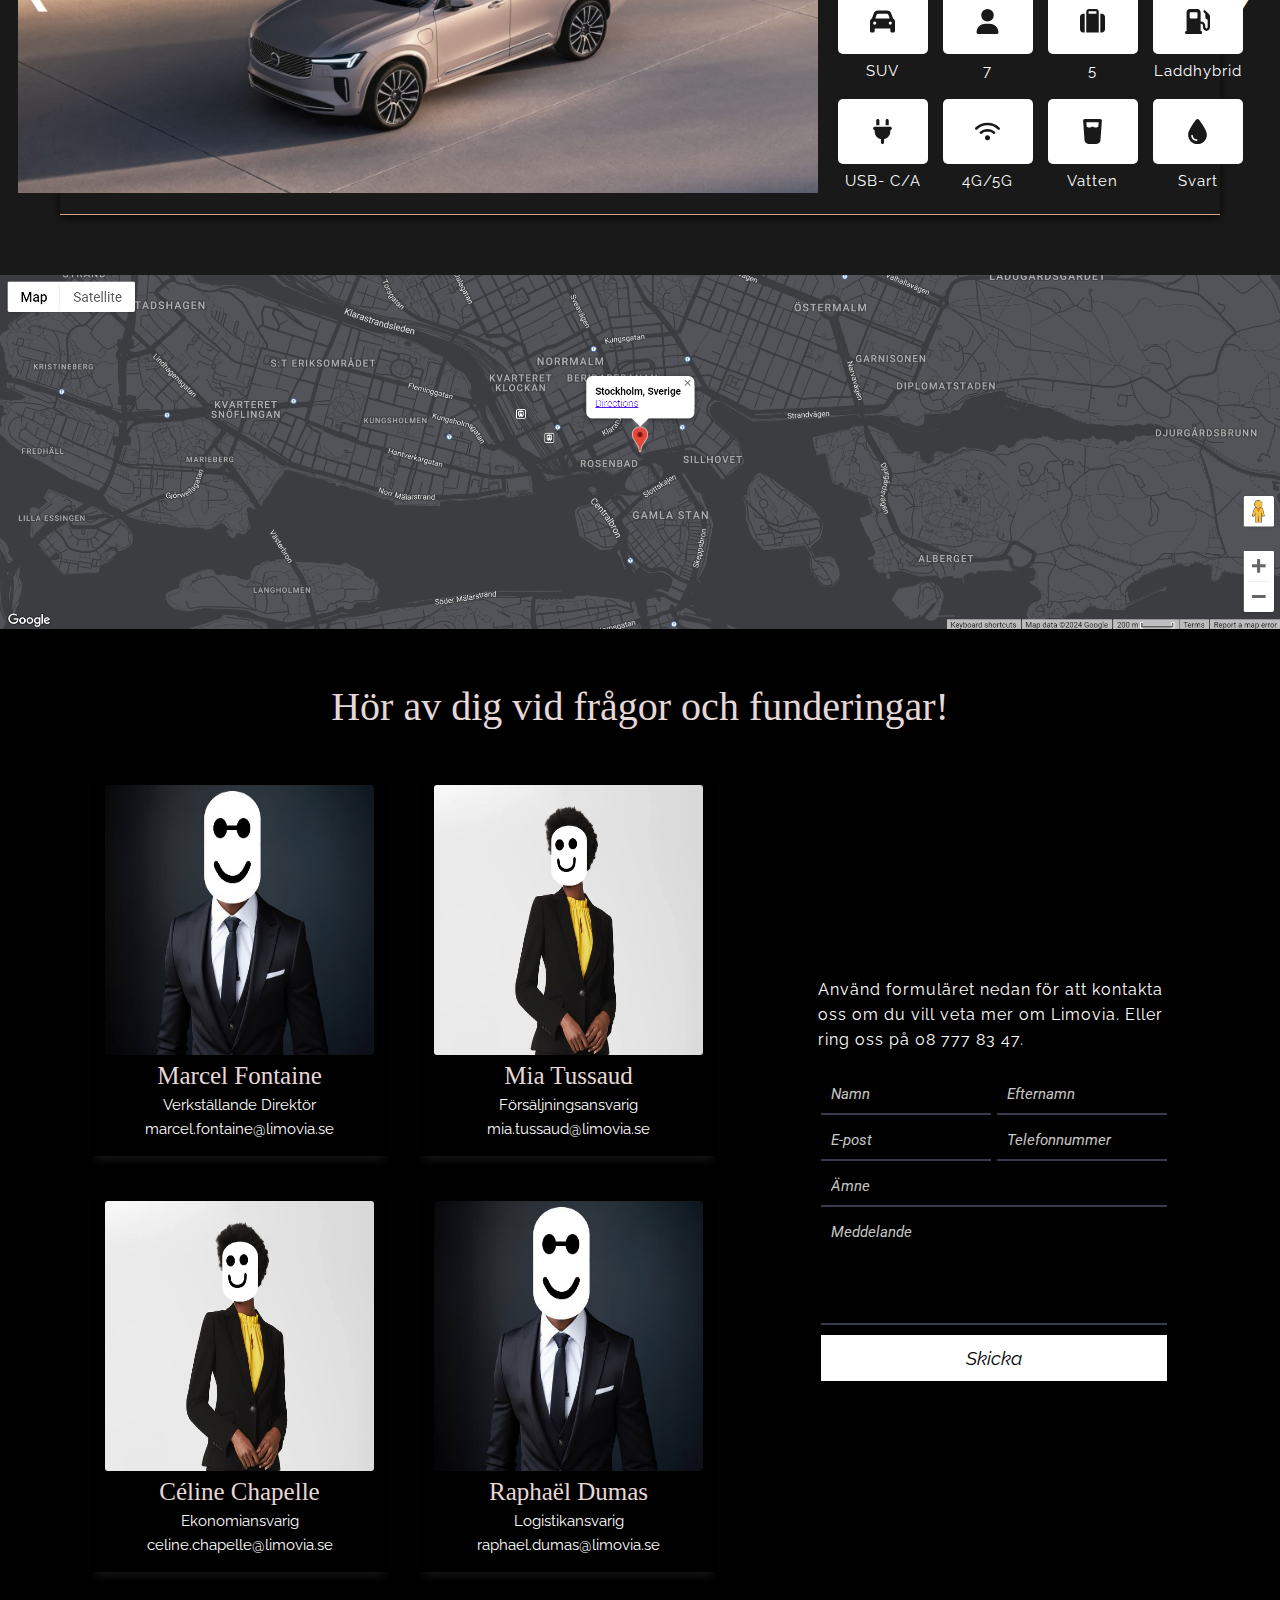
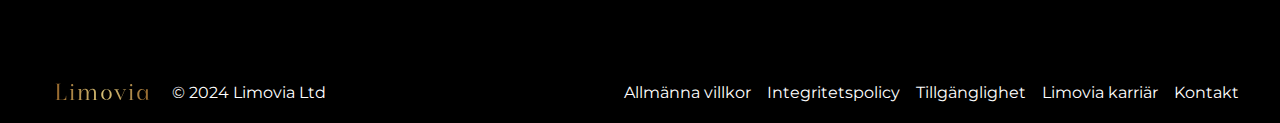
==== commit f5bfcd81: "Service" ====
--- a/index.html
+++ b/index.html
@@ -254,8 +254,9 @@
                     <img src="IMAGES/3VolvosInRow.jpg" alt="3 Volvos In Row">
                     <div class="servicesContainer">
                         <h2>Privatleasing</h2>
-                        <p>Lorem ipsum dolor sit amet consectetur adipisicing elit. Cm exercitationem rerum soluta eius
-                            odit facere?</p>
+                        <!--<p>Lorem ipsum dolor sit amet consectetur adipisicing elit. Cm exercitationem rerum soluta eius
+                            odit facere?</p>-->
+                        <p>Privatleasing med flexibilitet – en exklusiv Limovia-upplevelse.</p>
                     </div>
 
                     <div class="servicesButtons">
@@ -274,8 +275,9 @@
                     <img src="IMAGES/VolvoInterior.jpg" alt="Volvo Interior">
                     <div class="servicesContainer">
                         <h2>Abonnemang</h2>
-                        <p>Lorem ipsum dolor sit amet consectetur adipisicing elit. Repellendus ullam deleniti ipsam
-                            voluptatibus magnam mollitia consectetur hic.</p>
+                        <!--<p>Lorem ipsum dolor sit amet consectetur adipisicing elit. Repellendus ullam deleniti ipsam
+                            voluptatibus magnam mollitia consectetur hic.</p>-->
+                        <p>Limovia Abonnemang – En smart, smidig och förutsägbar transportlösning.</p>
                     </div>
 
                     <div class="servicesButtons">
@@ -294,8 +296,9 @@
                     <img src="IMAGES/Airport.jpg" alt="Airport">
                     <div class="servicesContainer">
                         <h2>Flygplatstransfer</h2>
-                        <p>Lorem ipsum dolor, sit amet consectetur adipisicing elit. Iure neque consectetur sint eveniet
-                            odio tenetur, nulla distinctio est!</p>
+                        <!--<p>Lorem ipsum dolor, sit amet consectetur adipisicing elit. Iure neque consectetur sint eveniet
+                            odio tenetur, nulla distinctio est!</p>-->
+                        <p>Res bekvämt och stilfullt med smidig transport till din destination.</p>
                     </div>
 
                     <div class="servicesButtons">
@@ -311,8 +314,9 @@
                     <img src="IMAGES/WeddingRings.jpg" alt="Wedding Rings">
                     <div class="servicesContainer">
                         <h2>Evenemangstransfer</h2>
-                        <p>Lorem ipsum dolor sit amet consectetur adipisicing elit. Nisi laborum ces, nihil officia in
-                            expedita.</p>
+                        <!--<p>Lorem ipsum dolor sit amet consectetur adipisicing elit. Nisi laborum ces, nihil officia in
+                            expedita.</p>-->
+                        <p>Res med elegans och komfort till ditt evenemang.</p>
                     </div>
 
                     <div class="servicesButtons">
@@ -328,8 +332,9 @@
                     <img src="IMAGES/CarRainWindow.jpg" alt="Car Window View">
                     <div class="servicesContainer">
                         <h2>Timbokning</h2>
-                        <p>Lorem ipsum dolor, sit amet consectetur adipisicing elit. Quasi esse vel fugit nihil. fugiat
-                            modi! Ea incidunt aperiam in.</p>
+                        <!--<p>Lorem ipsum dolor, sit amet consectetur adipisicing elit. Quasi esse vel fugit nihil. fugiat
+                            modi! Ea incidunt aperiam in.</p>-->
+                        <p>Limovias timbokning erbjuder en helt flexibel transportlösning anpassad efter dina behov.</p>
                     </div>
 
                     <div class="servicesButtons">
@@ -345,9 +350,10 @@
                     <img src="IMAGES/GuyOpensDoorForWoman.jpg" alt="">
                     <div class="servicesContainer">
                         <h2>Lokal Transfer</h2>
-                        <p>Lorem ipsum dolor sit amet consectetur adipisicing elit. Perspiciatis ducimus vitae,
+                        <!--<p>Lorem ipsum dolor sit amet consectetur adipisicing elit. Perspiciatis ducimus vitae,
                             laudantium
-                            dolorum maxime vero sint reprehenderit consequatur?</p>
+                            dolorum maxime vero sint reprehenderit consequatur?</p>-->
+                        <p>Limovias lokala transfer erbjuder en smidig och bekväm transport inom staden.</p>
                     </div>
 
                     <div class="servicesButtons">
@@ -363,9 +369,11 @@
                     <img src="IMAGES/VolvoXC60BridgeUp.jpg" alt="Volvo XC60 Bridge Up">
                     <div class="servicesContainer">
                         <h2>Stad till Stad-transfer</h2>
-                        <p>Lorem ipsum dolor, sit amet consectetur adipisicing elit. Voluptas, facilis quia et
+                        <!--<p>Lorem ipsum dolor, sit amet consectetur adipisicing elit. Voluptas, facilis quia et
                             praesentium
-                            consectetur fugiat modi! Ea incidunt aperiam in.</p>
+                            consectetur fugiat modi! Ea incidunt aperiam in.</p>-->
+                        <p>För den som föredrar marktransport framför flyg erbjuder Limovia en bekväm och exklusiv
+                            långdistans resa med bil.</p>
                     </div>
 
                     <div class="servicesButtons">
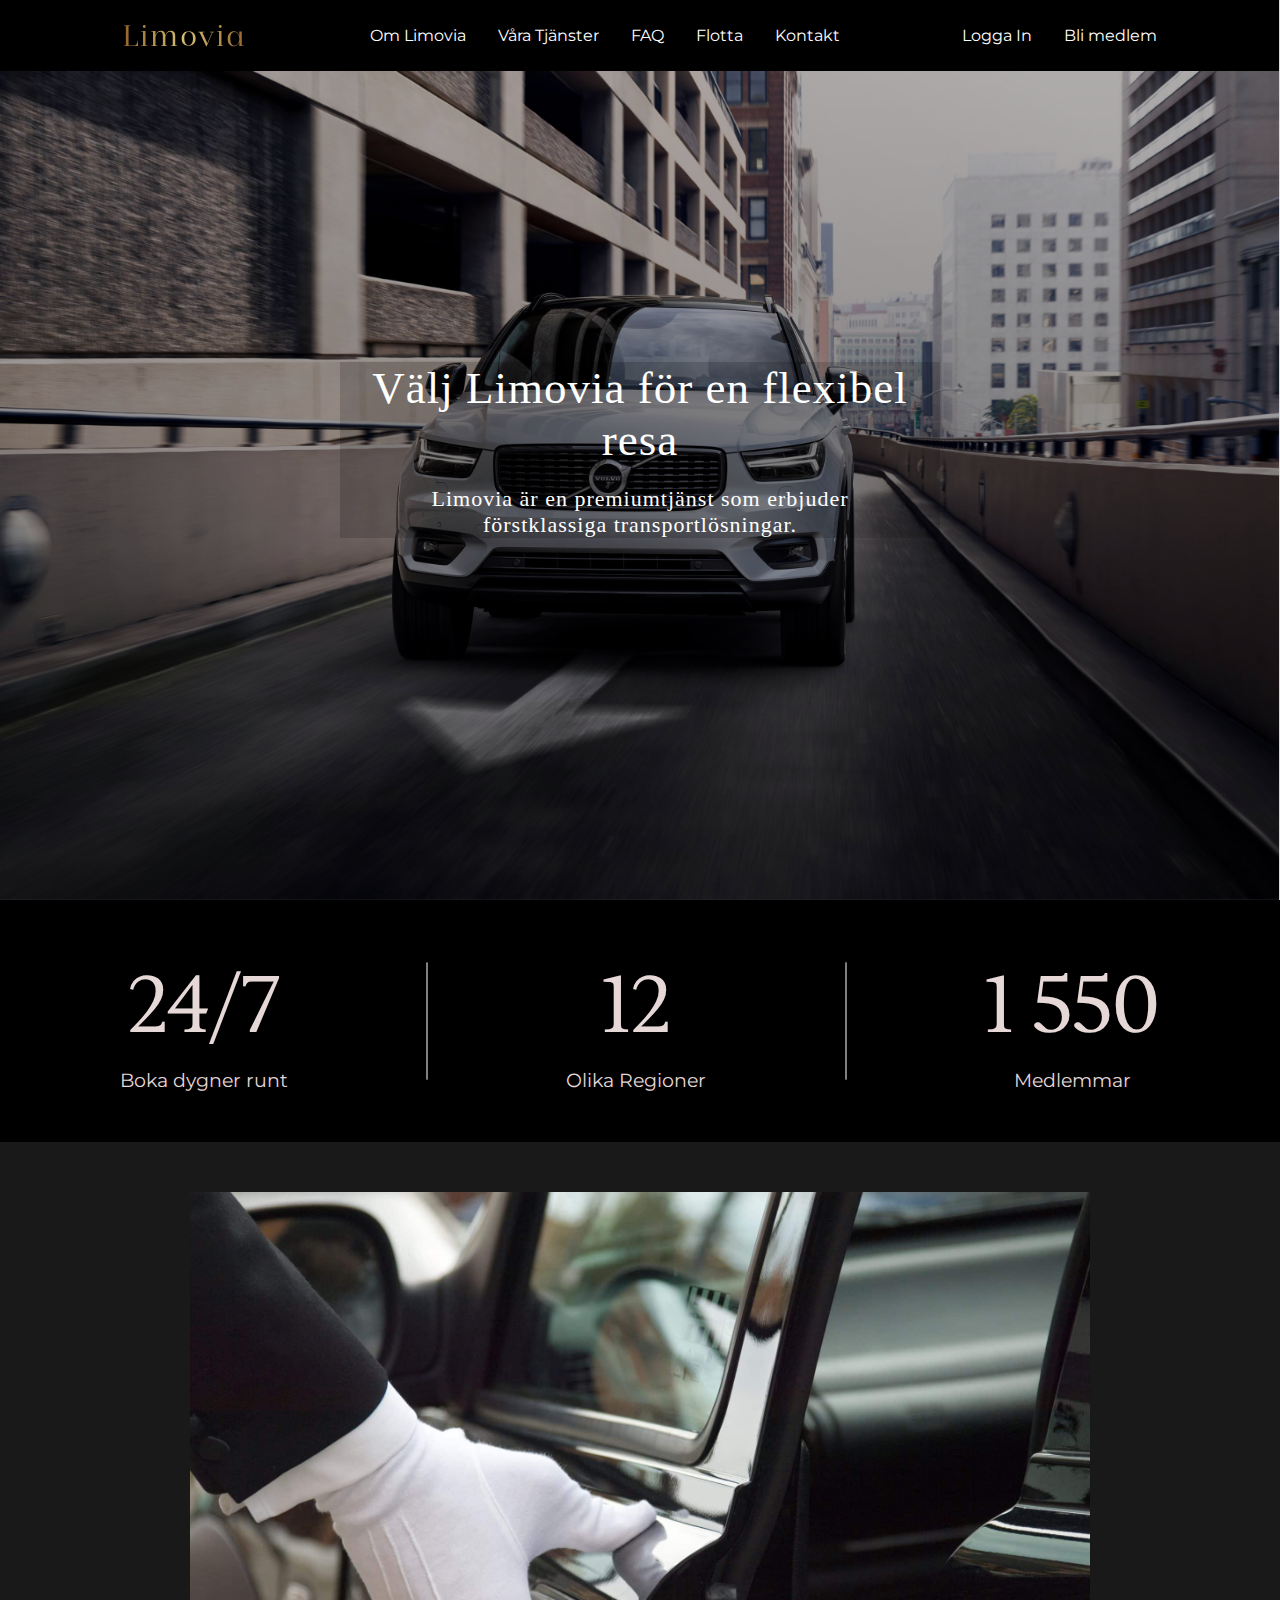
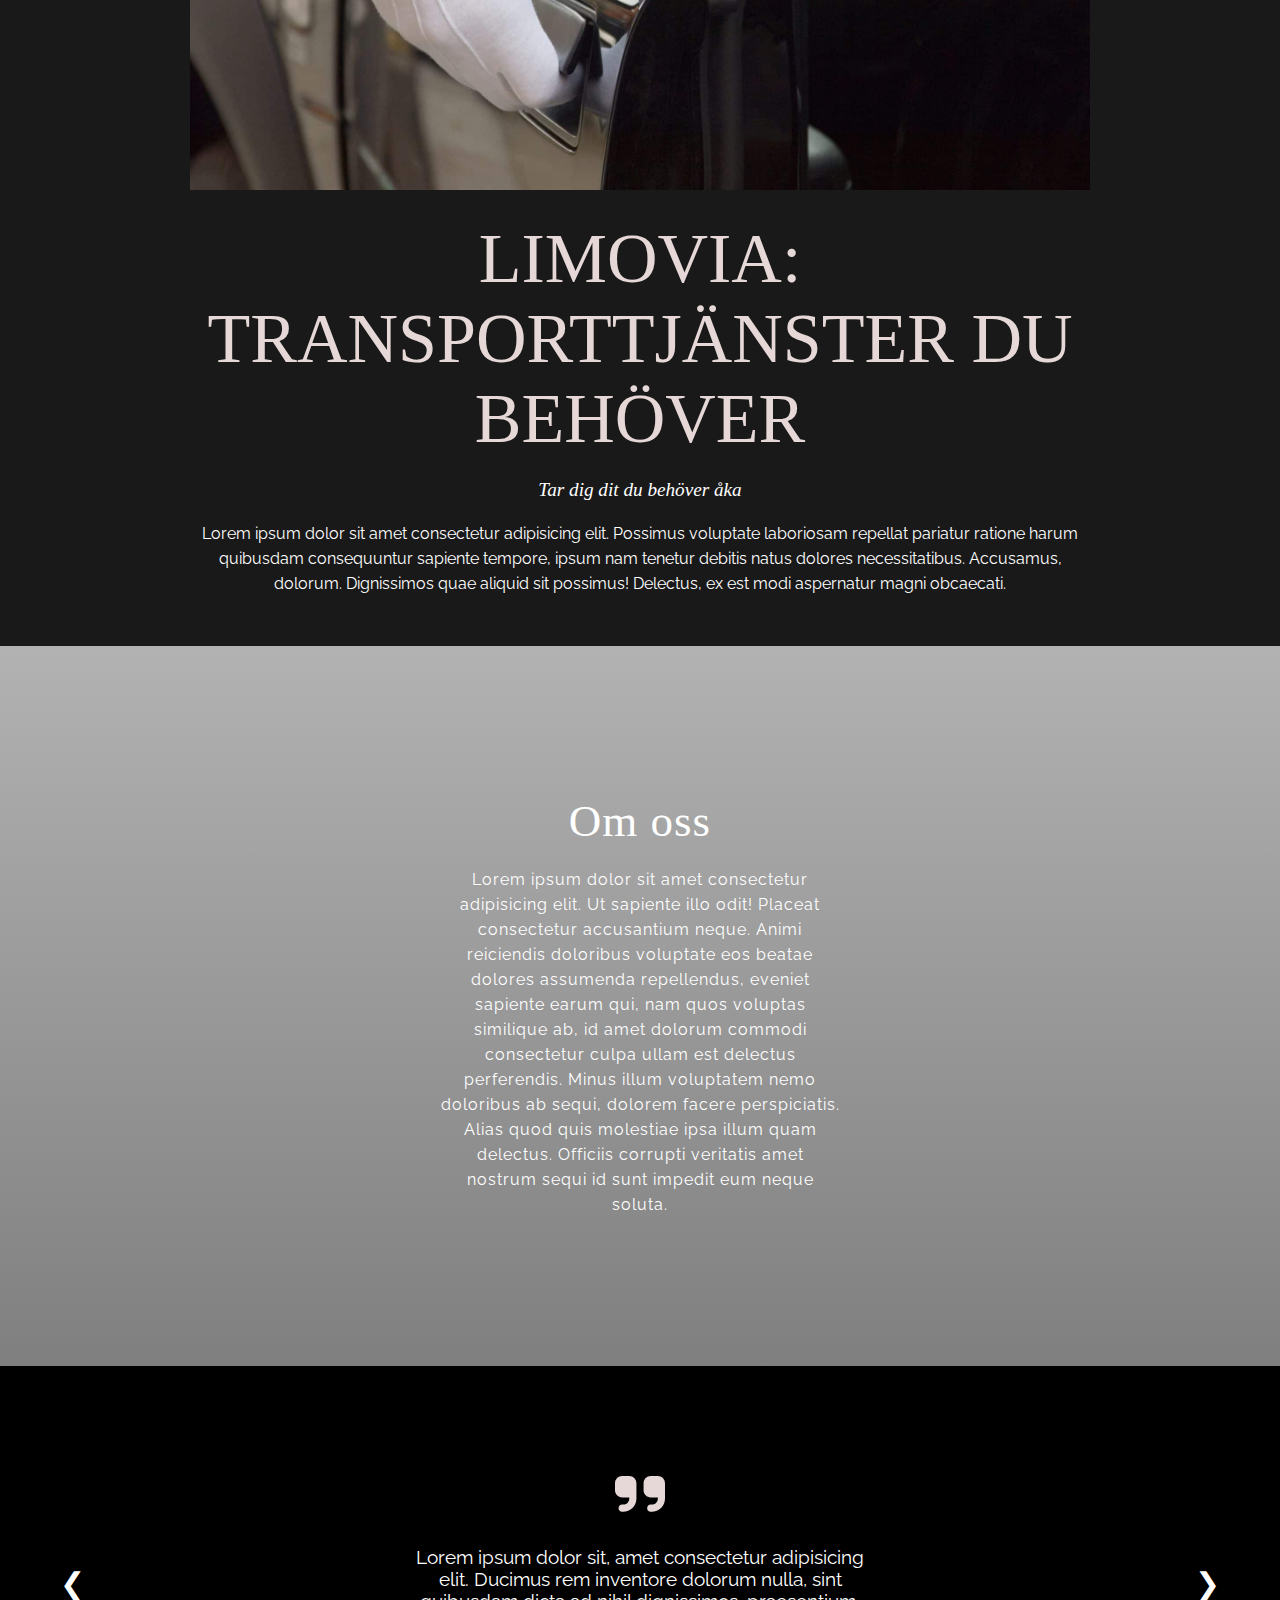
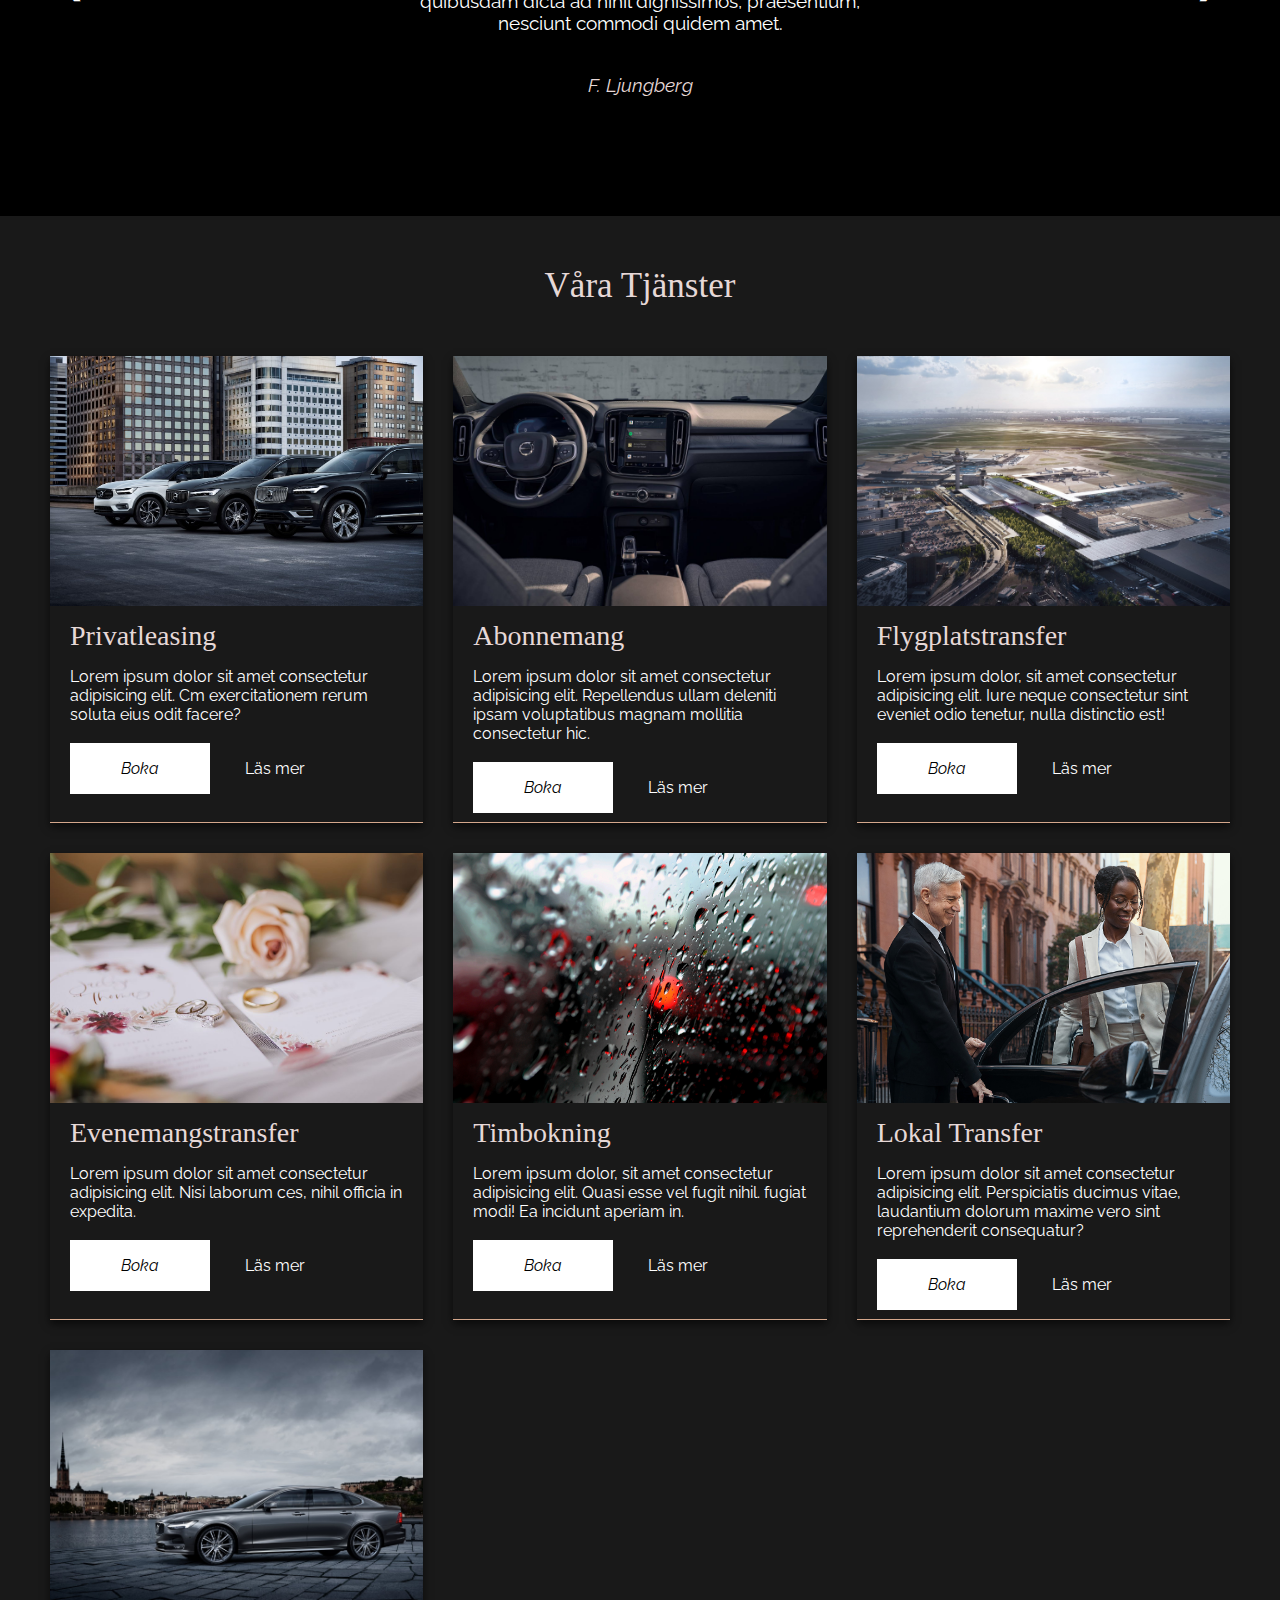
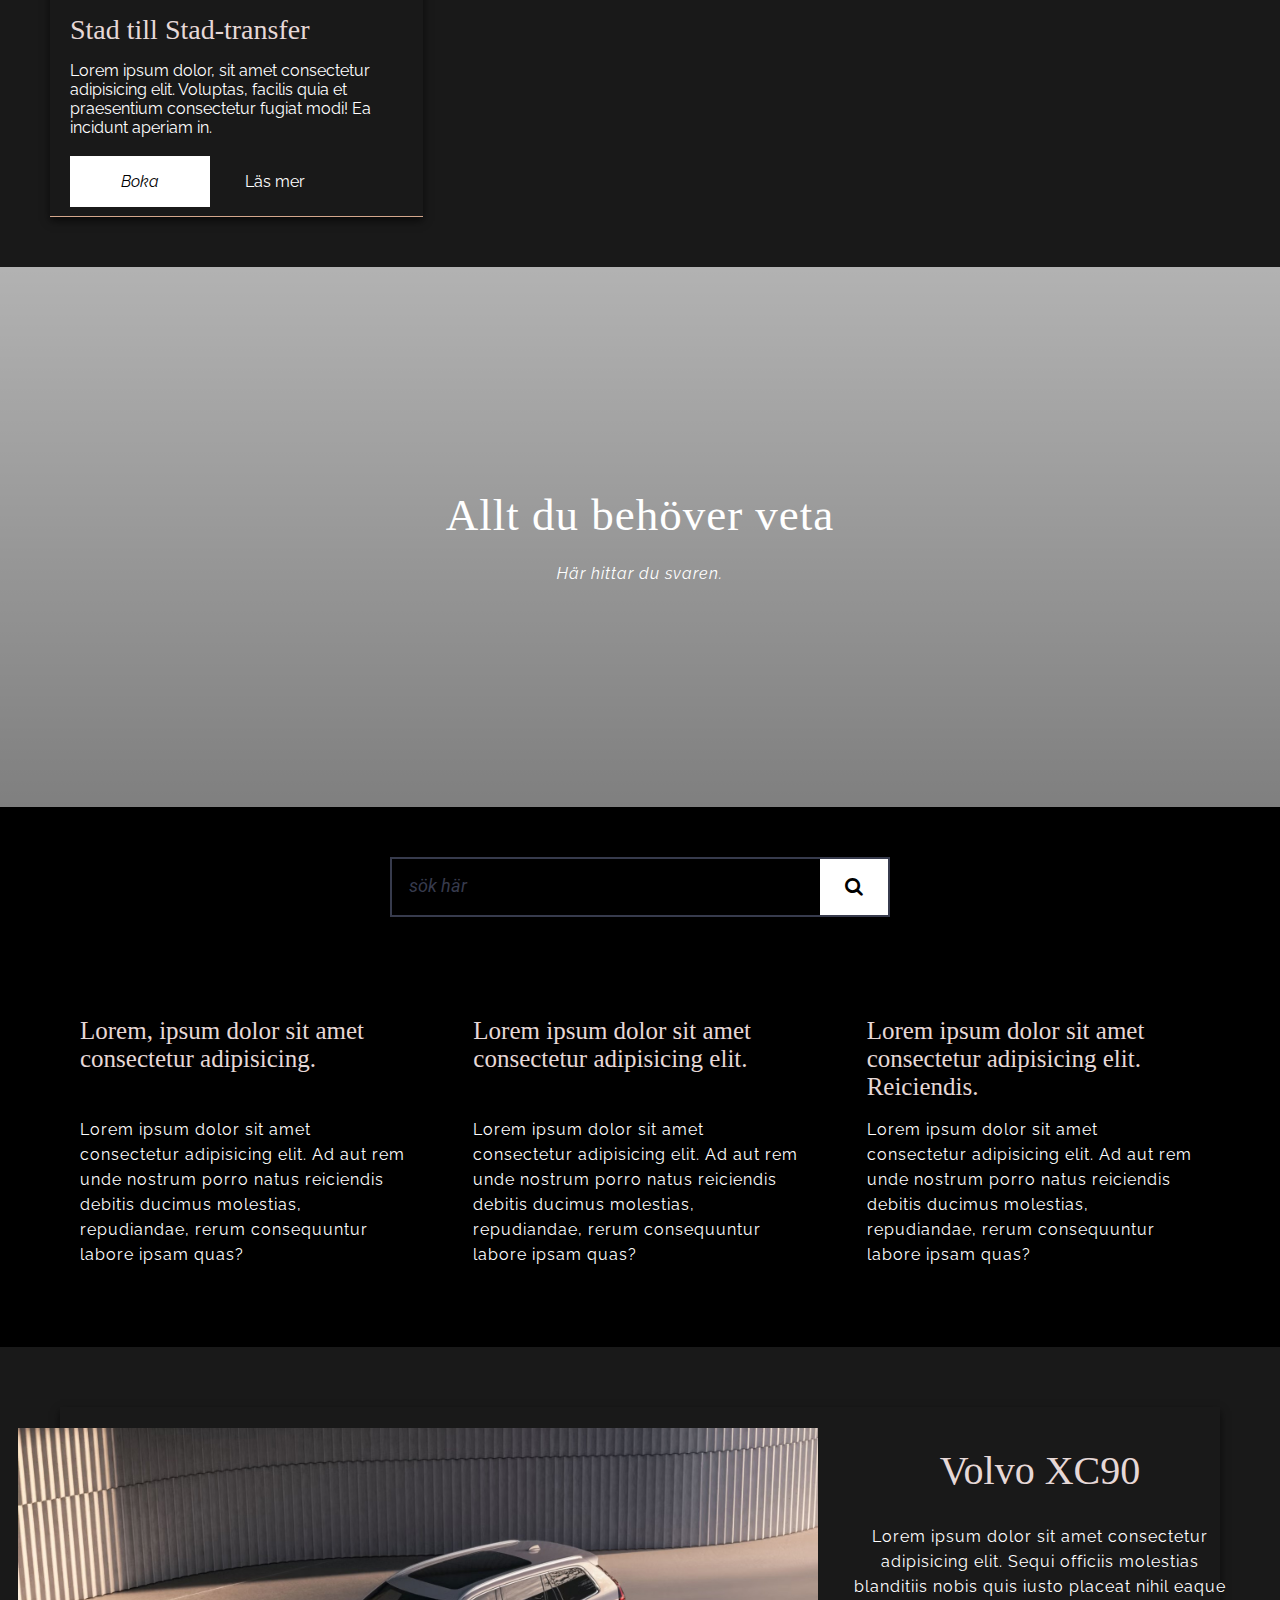
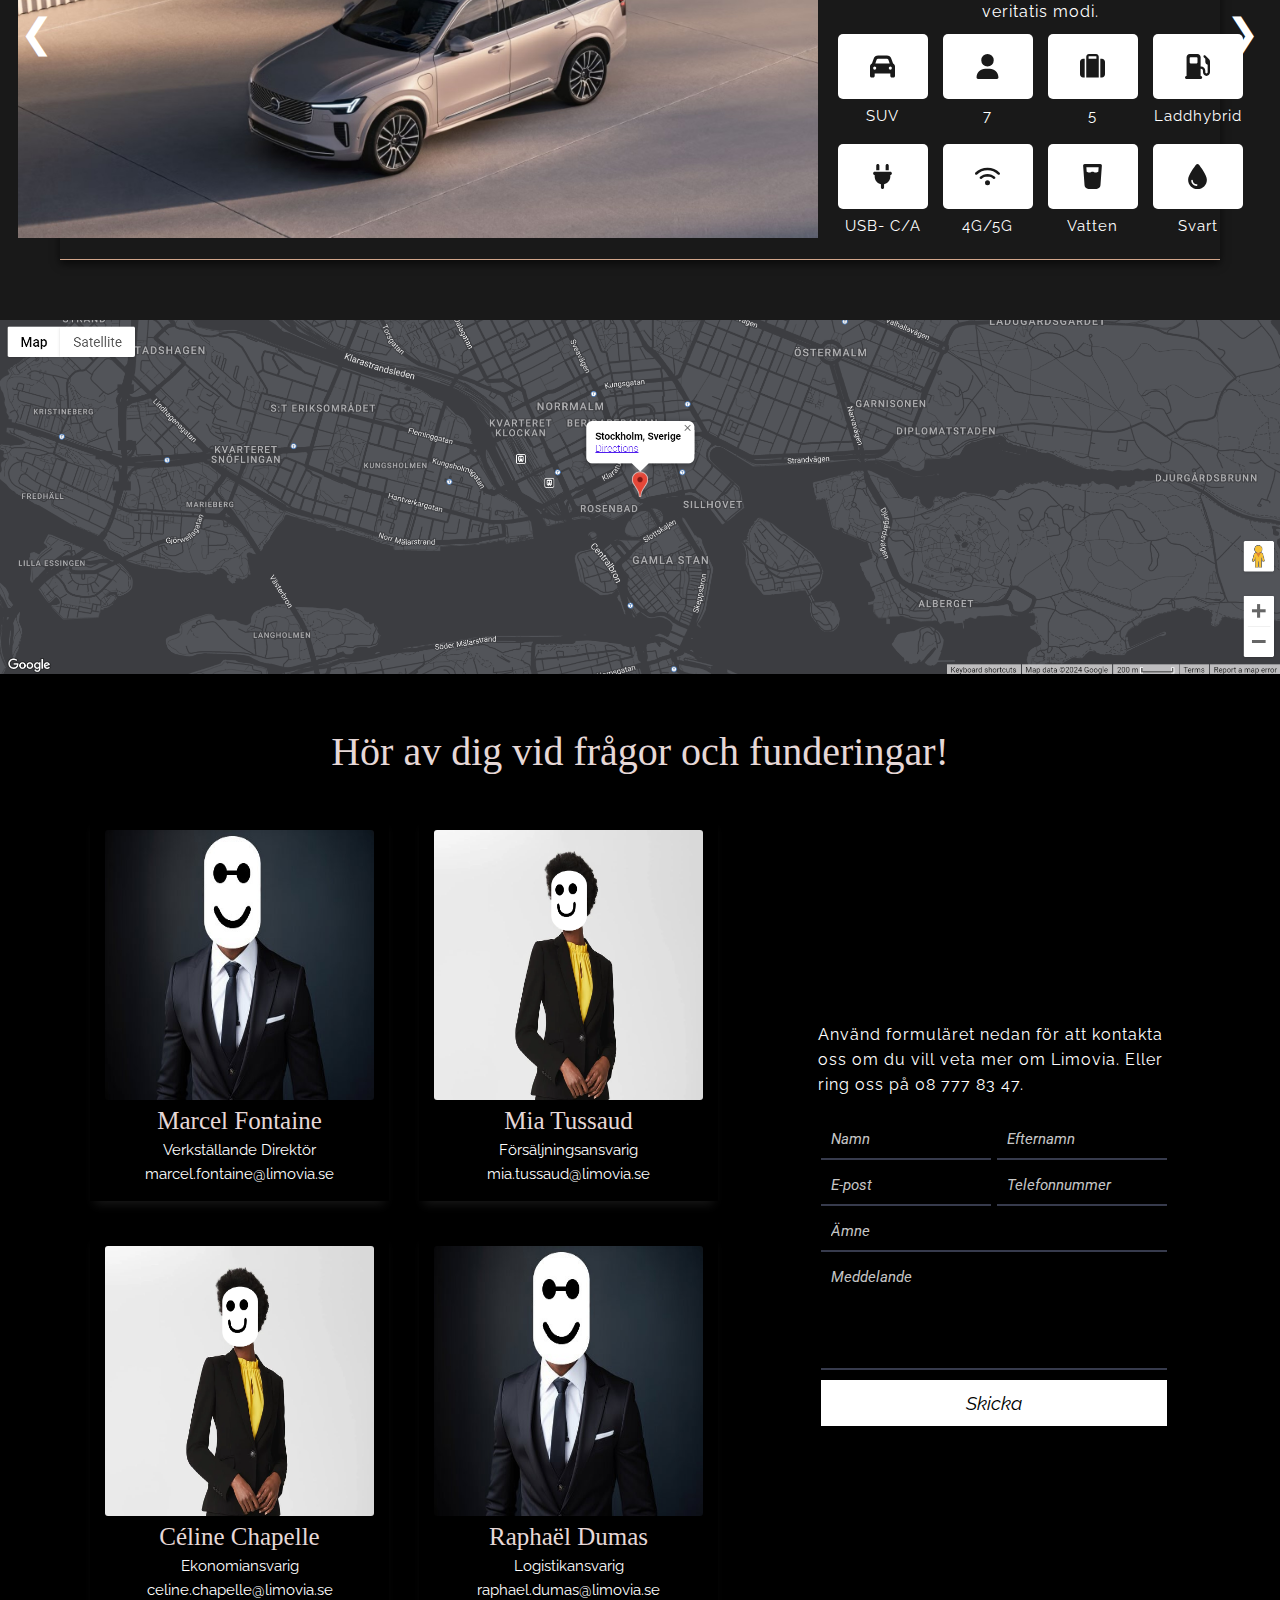
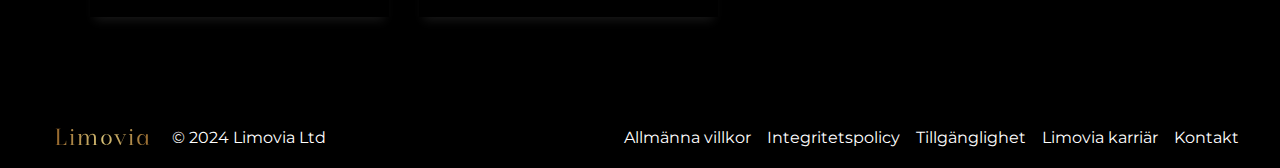
==== commit 4ac308e1: "edits" ====
--- a/index.html
+++ b/index.html
@@ -162,11 +162,11 @@
                     </figcaption>
 
                     <figcaption class="aboutLimoviaText3">
-                        <!--<p>Lorem ipsum dolor sit amet consectetur adipisicing elit. Possimus voluptate laboriosam
+                       <p>Lorem ipsum dolor sit amet consectetur adipisicing elit. Possimus voluptate laboriosam
                             repellat pariatur ratione harum quibusdam consequuntur sapiente tempore, ipsum nam tenetur
                             debitis natus dolores necessitatibus. Accusamus, dolorum. Dignissimos quae aliquid sit
-                            possimus! Delectus, ex est modi aspernatur magni obcaecati.</p>-->
-                        <p>Hos Limovia ser vi varje resa som mer än bara en transport från A till B – vi skapar en
+                            possimus! Delectus, ex est modi aspernatur magni obcaecati.</p>
+                        <!-- <p>Hos Limovia ser vi varje resa som mer än bara en transport från A till B – vi skapar en
                             personlig upplevelse. Våra
                             resenärer kan skräddarsy sin resa genom att välja bland exklusiva tilläggstjänster, såsom:
                             Underhållning – ljudböcker,
@@ -175,7 +175,7 @@
                             Lyxartiklar – tillgång till snacks, dryck och högkvalitativ Wi-Fi.
                             Alla våra fordon är noggrant utvalda för att erbjuda en lyxig och avkopplande miljö, med
                             eleganta interiörer och en
-                            design som skapar en exklusiv känsla.</p>
+                            design som skapar en exklusiv känsla.</p>-->
                     </figcaption>
                 </figure>
 
@@ -188,13 +188,13 @@
         <section class="aboutLimoviaHeroImage" id="aboutLimovia" data-offset="120">
             <div class="aboutLimoviaHeroText">
                 <h1 class="aboutLimoviaHeroTitle">Om oss</h1>
-                <!--<p class="aboutLimoviaHeroParagraph">Lorem ipsum dolor sit amet consectetur adipisicing elit. Ut
+                <p class="aboutLimoviaHeroParagraph">Lorem ipsum dolor sit amet consectetur adipisicing elit. Ut
                     sapiente illo odit! Placeat consectetur accusantium neque. Animi reiciendis doloribus voluptate eos
                     beatae dolores assumenda repellendus, eveniet sapiente earum qui, nam quos voluptas similique ab, id
                     amet dolorum commodi consectetur culpa ullam est delectus perferendis. Minus illum voluptatem nemo
                     doloribus ab sequi, dolorem facere perspiciatis. Alias quod quis molestiae ipsa illum quam delectus.
-                    Officiis corrupti veritatis amet nostrum sequi id sunt impedit eum neque soluta.</p>-->
-                <p class="aboutLimoviaHeroParagraph">På Limovia är din säkerhet det viktigaste. Våra chaufförer genomgår
+                    Officiis corrupti veritatis amet nostrum sequi id sunt impedit eum neque soluta.</p>
+                <!--<p class="aboutLimoviaHeroParagraph">På Limovia är din säkerhet det viktigaste. Våra chaufförer genomgår
                     bakgrundskontroller för att säkerställa trygghet och
                     professionalism. Alla fordon har modern säkerhetsteknik och genomgår regelbundna kontroller. Vi
                     erbjuder
@@ -202,7 +202,7 @@
                     kontinuerlig feedback
                     förbättrar vi våra tjänster och skapar en pålitlig reseupplevelse. Oavsett dina behov ser vi till
                     att du reser säkert,
-                    bekvämt och med högsta kvalitet.
+                    bekvämt och med högsta kvalitet.-->
                 </p>
             </div>
         </section>
@@ -254,9 +254,9 @@
                     <img src="IMAGES/3VolvosInRow.jpg" alt="3 Volvos In Row">
                     <div class="servicesContainer">
                         <h2>Privatleasing</h2>
-                        <!--<p>Lorem ipsum dolor sit amet consectetur adipisicing elit. Cm exercitationem rerum soluta eius
-                            odit facere?</p>-->
-                        <p>Privatleasing med flexibilitet – en exklusiv Limovia-upplevelse.</p>
+                       <p>Lorem ipsum dolor sit amet consectetur adipisicing elit. Cm exercitationem rerum soluta eius
+                            odit facere?</p>
+                        <!-- <p>Privatleasing med flexibilitet – en exklusiv Limovia-upplevelse.</p>-->
                     </div>
 
                     <div class="servicesButtons">
@@ -275,9 +275,9 @@
                     <img src="IMAGES/VolvoInterior.jpg" alt="Volvo Interior">
                     <div class="servicesContainer">
                         <h2>Abonnemang</h2>
-                        <!--<p>Lorem ipsum dolor sit amet consectetur adipisicing elit. Repellendus ullam deleniti ipsam
-                            voluptatibus magnam mollitia consectetur hic.</p>-->
-                        <p>Limovia Abonnemang – En smart, smidig och förutsägbar transportlösning.</p>
+                       <p>Lorem ipsum dolor sit amet consectetur adipisicing elit. Repellendus ullam deleniti ipsam
+                            voluptatibus magnam mollitia consectetur hic.</p>
+                        <!-- <p>Limovia Abonnemang – En smart, smidig och förutsägbar transportlösning.</p>-->
                     </div>
 
                     <div class="servicesButtons">
@@ -296,9 +296,9 @@
                     <img src="IMAGES/Airport.jpg" alt="Airport">
                     <div class="servicesContainer">
                         <h2>Flygplatstransfer</h2>
-                        <!--<p>Lorem ipsum dolor, sit amet consectetur adipisicing elit. Iure neque consectetur sint eveniet
-                            odio tenetur, nulla distinctio est!</p>-->
-                        <p>Res bekvämt och stilfullt med smidig transport till din destination.</p>
+                        <p>Lorem ipsum dolor, sit amet consectetur adipisicing elit. Iure neque consectetur sint eveniet
+                            odio tenetur, nulla distinctio est!</p>
+                        <!--<p>Res bekvämt och stilfullt med smidig transport till din destination.</p>-->
                     </div>
 
                     <div class="servicesButtons">
@@ -314,9 +314,9 @@
                     <img src="IMAGES/WeddingRings.jpg" alt="Wedding Rings">
                     <div class="servicesContainer">
                         <h2>Evenemangstransfer</h2>
-                        <!--<p>Lorem ipsum dolor sit amet consectetur adipisicing elit. Nisi laborum ces, nihil officia in
-                            expedita.</p>-->
-                        <p>Res med elegans och komfort till ditt evenemang.</p>
+                        <p>Lorem ipsum dolor sit amet consectetur adipisicing elit. Nisi laborum ces, nihil officia in
+                            expedita.</p>
+                        <!--<p>Res med elegans och komfort till ditt evenemang.</p>-->
                     </div>
 
                     <div class="servicesButtons">
@@ -332,9 +332,9 @@
                     <img src="IMAGES/CarRainWindow.jpg" alt="Car Window View">
                     <div class="servicesContainer">
                         <h2>Timbokning</h2>
-                        <!--<p>Lorem ipsum dolor, sit amet consectetur adipisicing elit. Quasi esse vel fugit nihil. fugiat
-                            modi! Ea incidunt aperiam in.</p>-->
-                        <p>Limovias timbokning erbjuder en helt flexibel transportlösning anpassad efter dina behov.</p>
+                       <p>Lorem ipsum dolor, sit amet consectetur adipisicing elit. Quasi esse vel fugit nihil. fugiat
+                            modi! Ea incidunt aperiam in.</p>
+                        <!--<p>Limovias timbokning erbjuder en helt flexibel transportlösning anpassad efter dina behov.</p>-->
                     </div>
 
                     <div class="servicesButtons">
@@ -350,10 +350,10 @@
                     <img src="IMAGES/GuyOpensDoorForWoman.jpg" alt="">
                     <div class="servicesContainer">
                         <h2>Lokal Transfer</h2>
-                        <!--<p>Lorem ipsum dolor sit amet consectetur adipisicing elit. Perspiciatis ducimus vitae,
+                       <p>Lorem ipsum dolor sit amet consectetur adipisicing elit. Perspiciatis ducimus vitae,
                             laudantium
-                            dolorum maxime vero sint reprehenderit consequatur?</p>-->
-                        <p>Limovias lokala transfer erbjuder en smidig och bekväm transport inom staden.</p>
+                            dolorum maxime vero sint reprehenderit consequatur?</p>
+                        <!--<p>Limovias lokala transfer erbjuder en smidig och bekväm transport inom staden.</p>-->
                     </div>
 
                     <div class="servicesButtons">
@@ -369,11 +369,11 @@
                     <img src="IMAGES/VolvoXC60BridgeUp.jpg" alt="Volvo XC60 Bridge Up">
                     <div class="servicesContainer">
                         <h2>Stad till Stad-transfer</h2>
-                        <!--<p>Lorem ipsum dolor, sit amet consectetur adipisicing elit. Voluptas, facilis quia et
+                        <p>Lorem ipsum dolor, sit amet consectetur adipisicing elit. Voluptas, facilis quia et
                             praesentium
-                            consectetur fugiat modi! Ea incidunt aperiam in.</p>-->
-                        <p>För den som föredrar marktransport framför flyg erbjuder Limovia en bekväm och exklusiv
-                            långdistans resa med bil.</p>
+                            consectetur fugiat modi! Ea incidunt aperiam in.</p>
+                    <!-- <p>För den som föredrar marktransport framför flyg erbjuder Limovia en bekväm och exklusiv
+                            långdistans resa med bil.</p>-->
                     </div>
 
                     <div class="servicesButtons">
@@ -442,11 +442,11 @@
                     </div>
                     <div class="carInfo">
                         <h1 class="CarName">Volvo XC90</h1>
-                        <!--<p class="carInfoParagraph">Lorem ipsum dolor sit amet consectetur adipisicing elit. Sequi
-                            officiis molestias blanditiis nobis quis iusto placeat nihil eaque veritatis modi.</p>-->
-                        <p class="carInfoParagraph">Volvo XC90 erbjuder lyx, säkerhet, avancerad teknik, rymlig
+                       <p class="carInfoParagraph">Lorem ipsum dolor sit amet consectetur adipisicing elit. Sequi
+                            officiis molestias blanditiis nobis quis iusto placeat nihil eaque veritatis modi.</p>
+                        <!-- <p class="carInfoParagraph">Volvo XC90 erbjuder lyx, säkerhet, avancerad teknik, rymlig
                             interiör, bekväma säten och effektiva motorer, inklusive
-                            plug-in hybrid. Perfekt för familjer och resor.</p>
+                            plug-in hybrid. Perfekt för familjer och resor.</p>-->
 
                         <div class="carSpecs">
 
@@ -506,11 +506,11 @@
                     </div>
                     <div class="carInfo">
                         <h1 class="CarName">Volvo S90</h1>
-                        <!--<p class="carInfoParagraph">Lorem ipsum dolor sit amet consectetur adipisicing elit. Sequi
-                            officiis molestias blanditiis nobis quis iusto placeat nihil eaque veritatis modi.</p>-->
-                        <p class="carInfoParagraph">Volvo S90 har elegant skandinavisk design, lyxig interiör, avancerad
+                        <p class="carInfoParagraph">Lorem ipsum dolor sit amet consectetur adipisicing elit. Sequi
+                            officiis molestias blanditiis nobis quis iusto placeat nihil eaque veritatis modi.</p>
+                    <!-- <p class="carInfoParagraph">Volvo S90 har elegant skandinavisk design, lyxig interiör, avancerad
                             säkerhet, rymlig kupé, bekväma säten, kraftfulla
-                            hybriddrivlinor</p>
+                            hybriddrivlinor</p>-->
                         <div class="carSpecs">
 
                             <div class="carSpecsIcons">
@@ -570,11 +570,11 @@
                     </div>
                     <div class="carInfo">
                         <h1 class="CarName">Volvo EX90</h1>
-                        <!--<p class="carInfoParagraph">Lorem ipsum dolor sit amet consectetur adipisicing elit. Sequi
-                            officiis molestias blanditiis nobis quis iusto placeat nihil eaque veritatis modi.</p>-->
-                        <p class="carInfoParagraph">Volvo EX90 är en toppmodern el-SUV med sju säten, banbrytande
+                       <p class="carInfoParagraph">Lorem ipsum dolor sit amet consectetur adipisicing elit. Sequi
+                            officiis molestias blanditiis nobis quis iusto placeat nihil eaque veritatis modi.</p>
+                    <!--   <p class="carInfoParagraph">Volvo EX90 är en toppmodern el-SUV med sju säten, banbrytande
                             lidar-säkerhet, hållbara material, lång räckvidd och
-                            intelligent energihantering.</p>
+                            intelligent energihantering.</p>-->
 
                         <div class="carSpecs">
 
@@ -635,11 +635,11 @@
                     </div>
                     <div class="carInfo">
                         <h1 class="CarName">Volvo EM90</h1>
-                        <!--<p class="carInfoParagraph">Lorem ipsum dolor sit amet consectetur adipisicing elit. Sequi
-                            officiis molestias blanditiis nobis quis iusto placeat nihil eaque veritatis modi.</p>-->
-                        <p class="carInfoParagraph">Volvo EM90 är en premium el-MPV med lounge-liknande interiör,
+                       <p class="carInfoParagraph">Lorem ipsum dolor sit amet consectetur adipisicing elit. Sequi
+                            officiis molestias blanditiis nobis quis iusto placeat nihil eaque veritatis modi.</p>
+                        <!--<p class="carInfoParagraph">Volvo EM90 är en premium el-MPV med lounge-liknande interiör,
                             förstklassig komfort, avancerad säkerhet, panoramatak,
-                            smart röststyrning och lång räckvidd.</p>
+                            smart röststyrning och lång räckvidd.</p>-->
 
                         <div class="carSpecs">
 
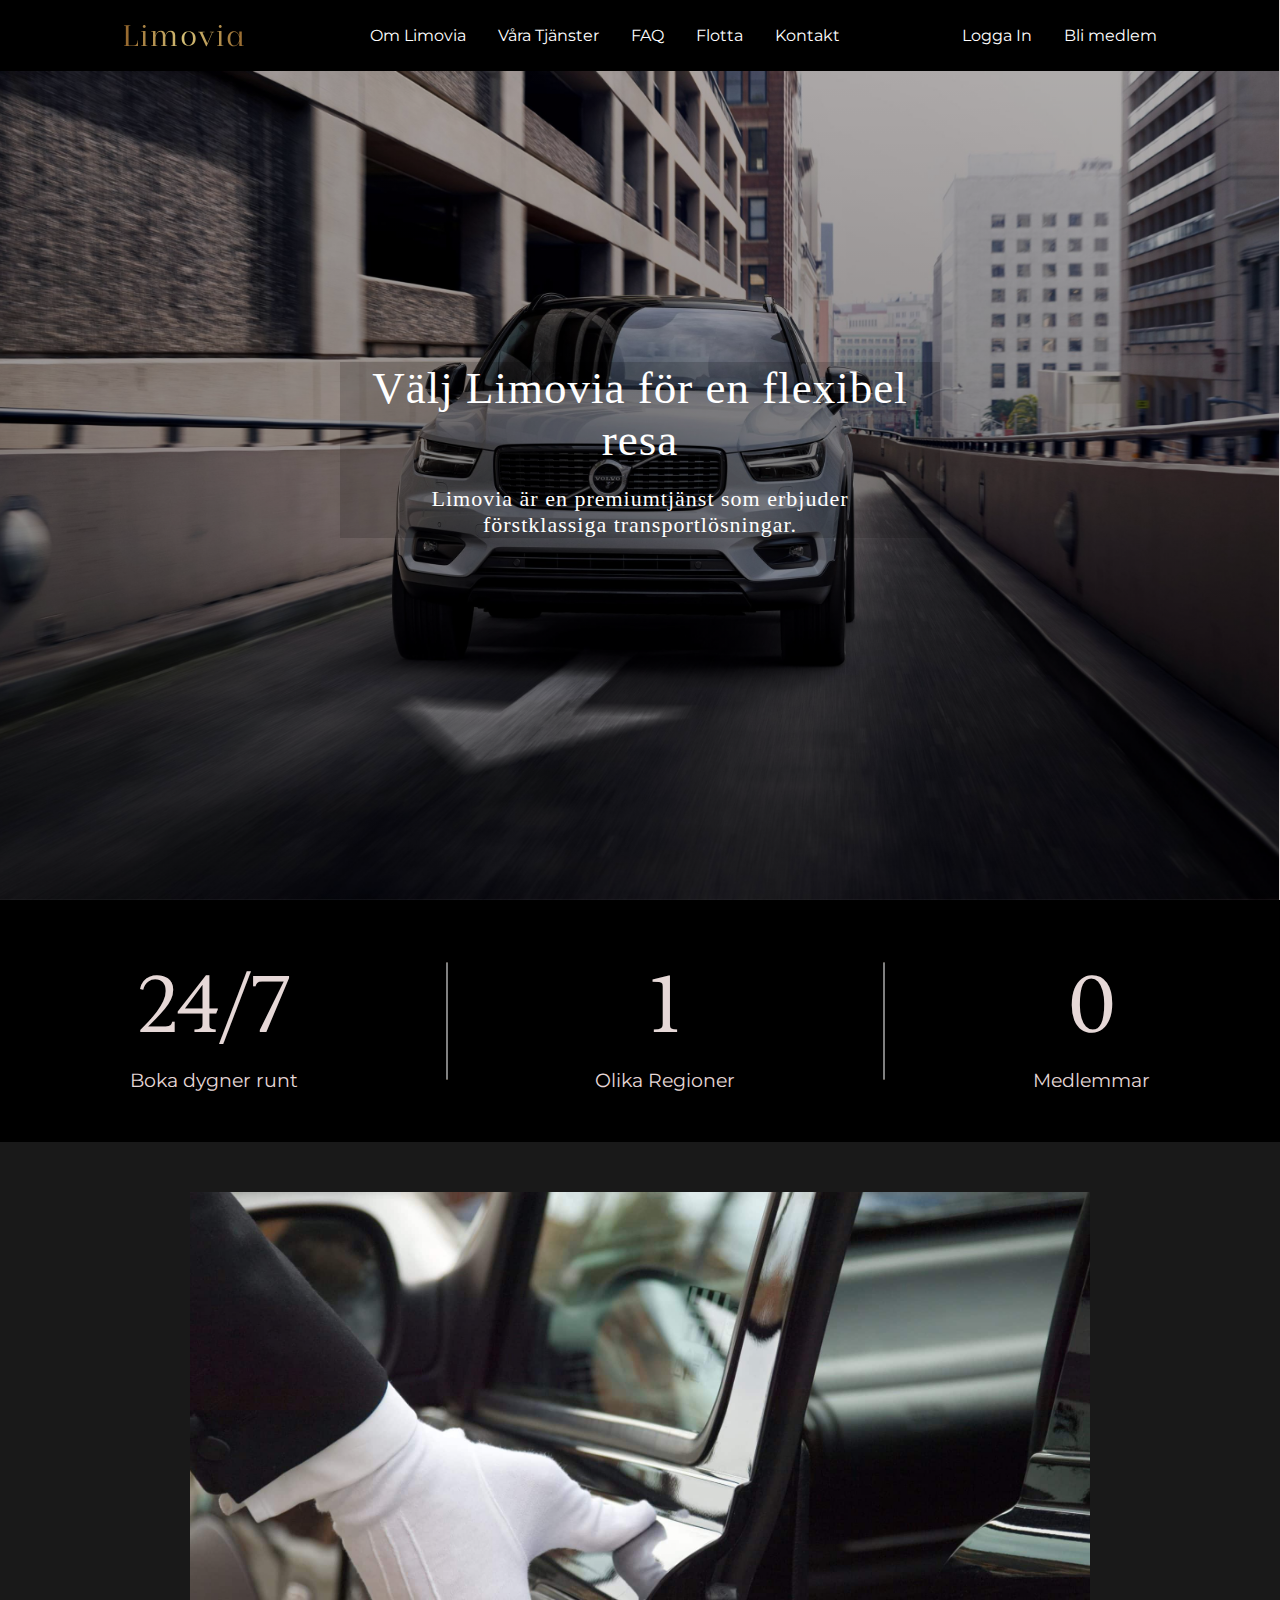
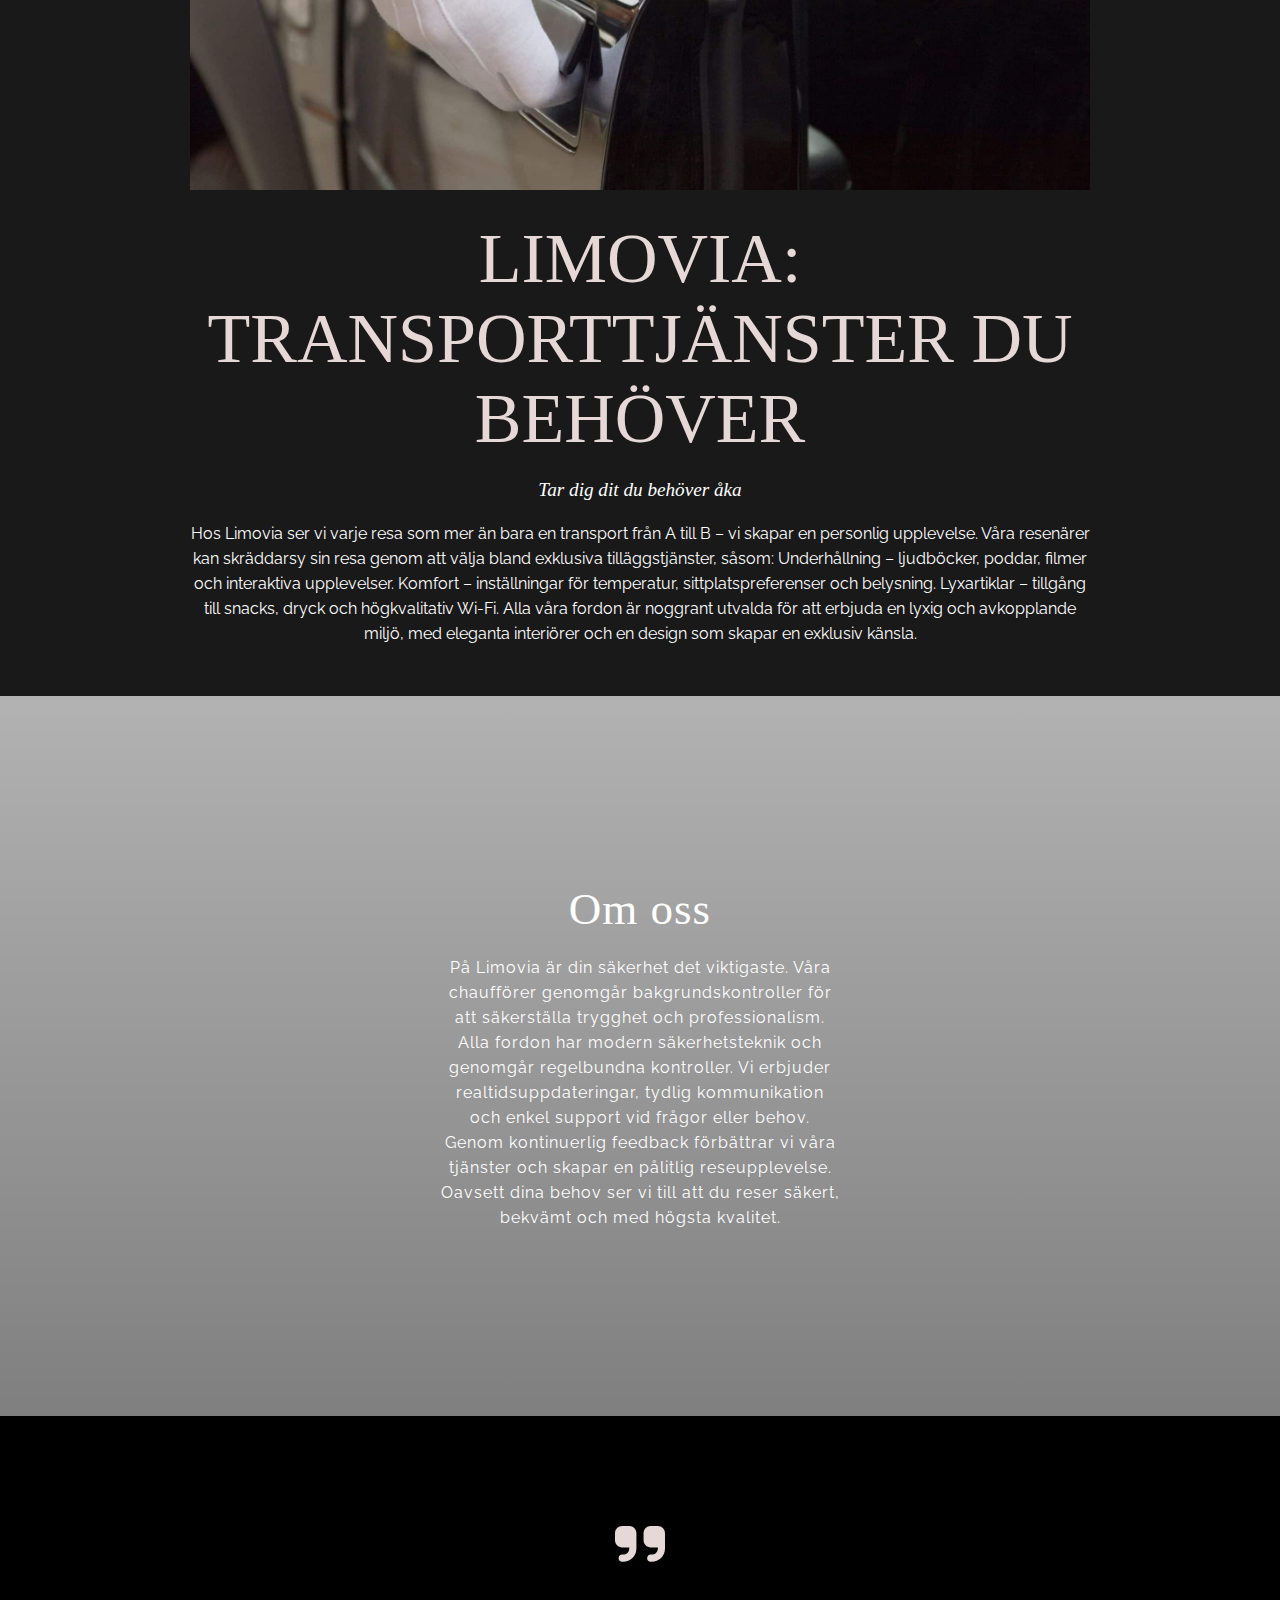
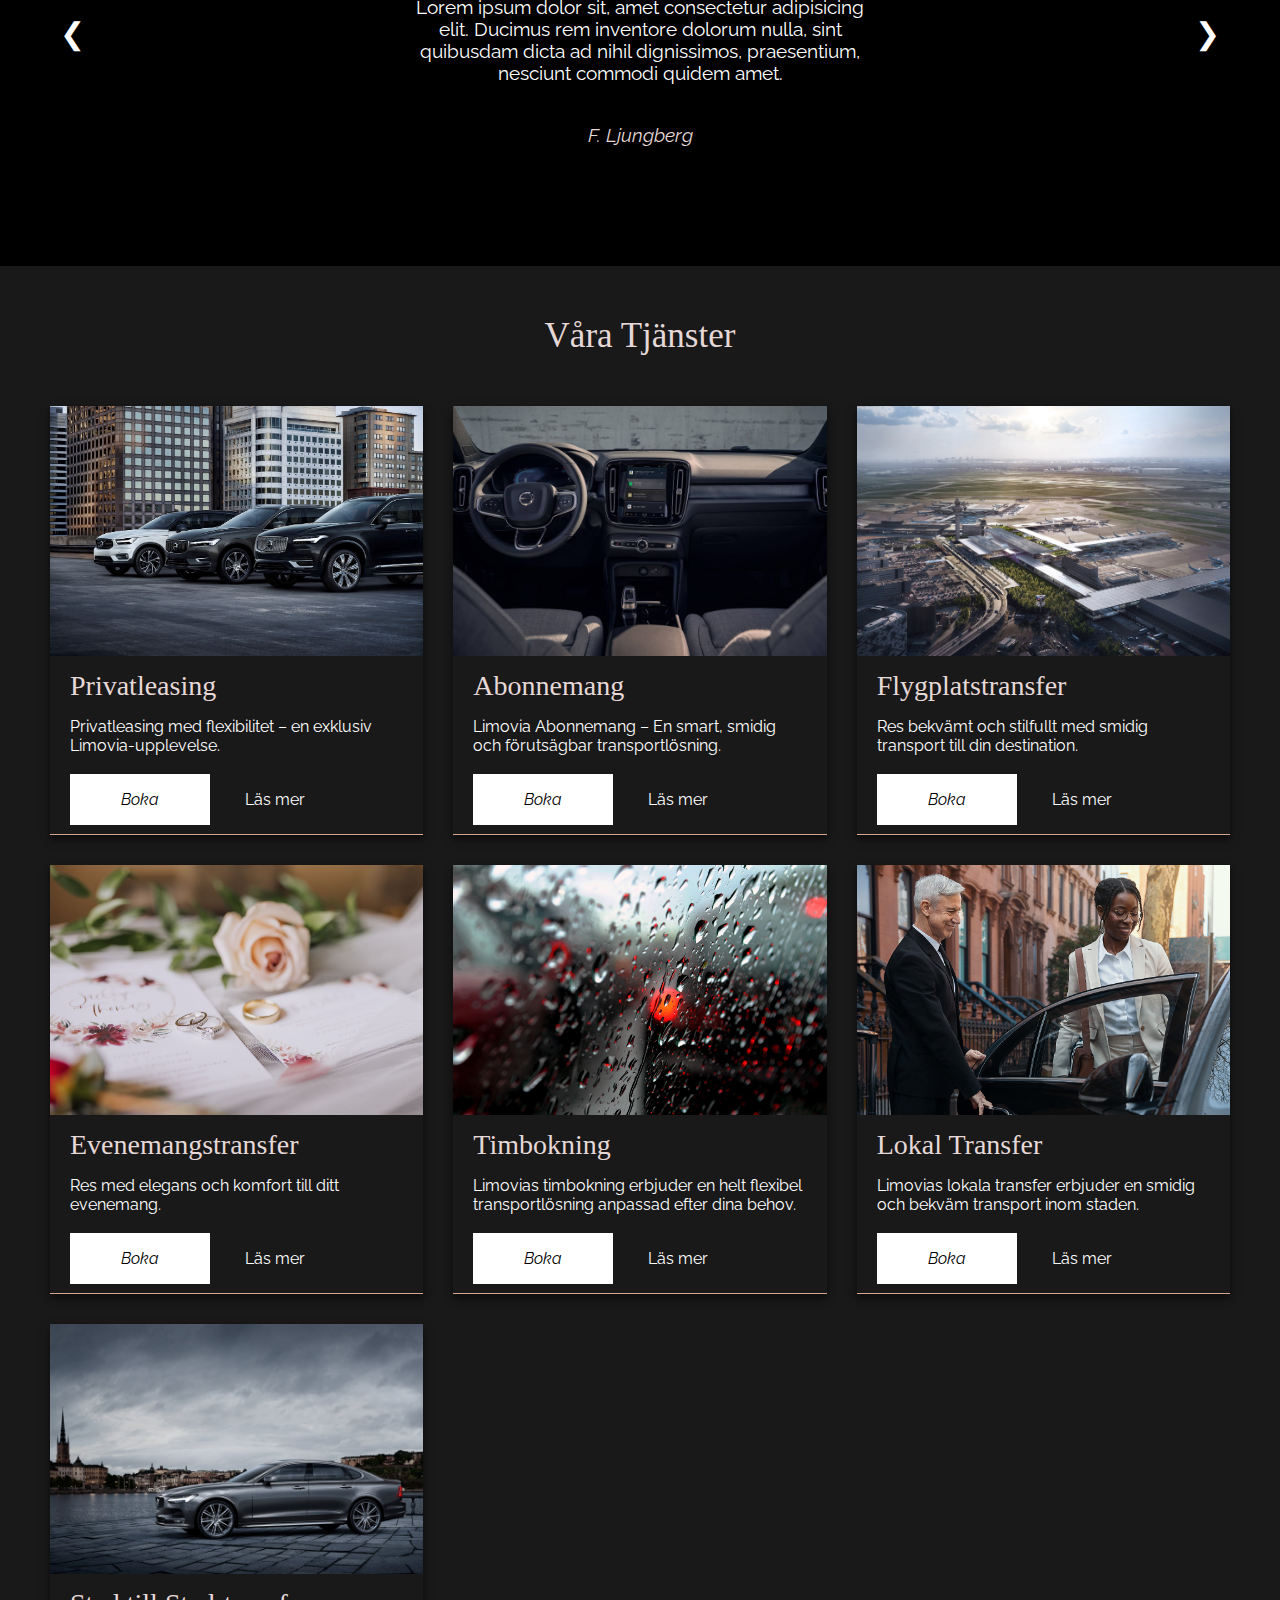
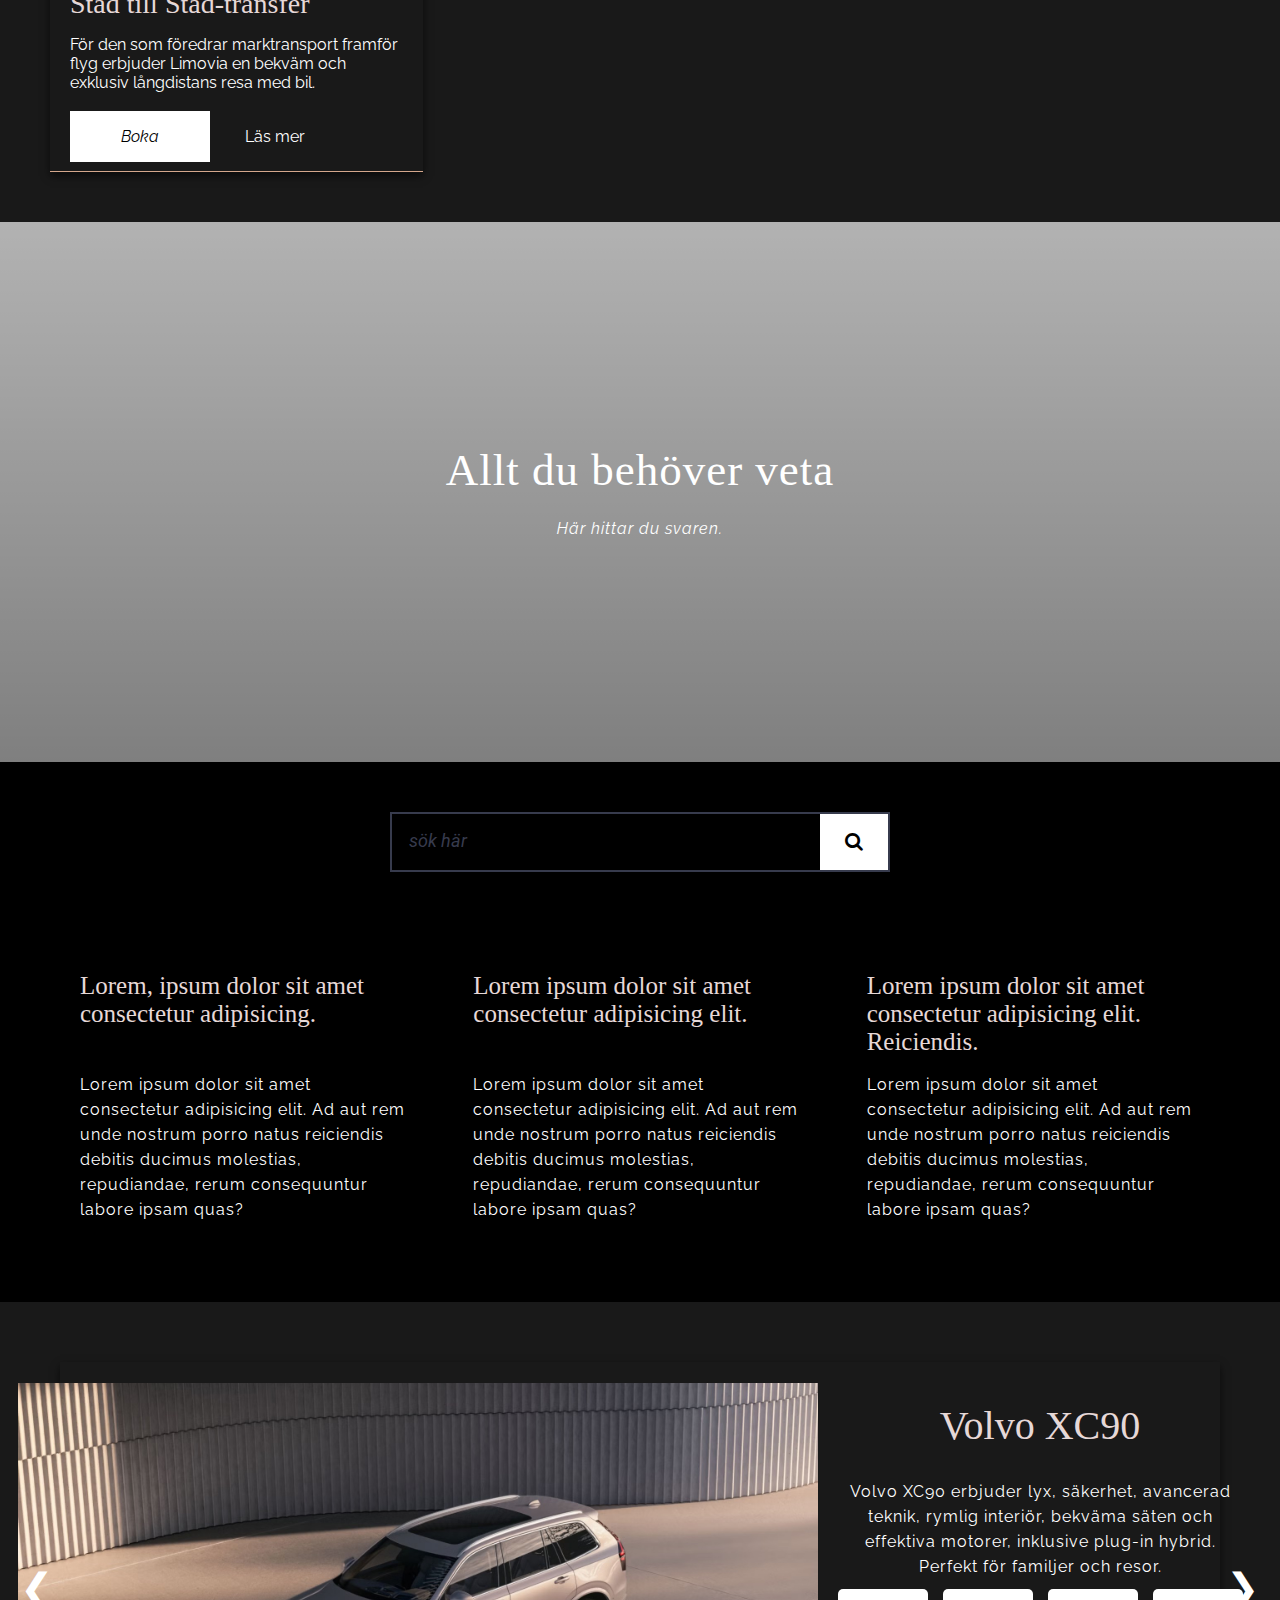
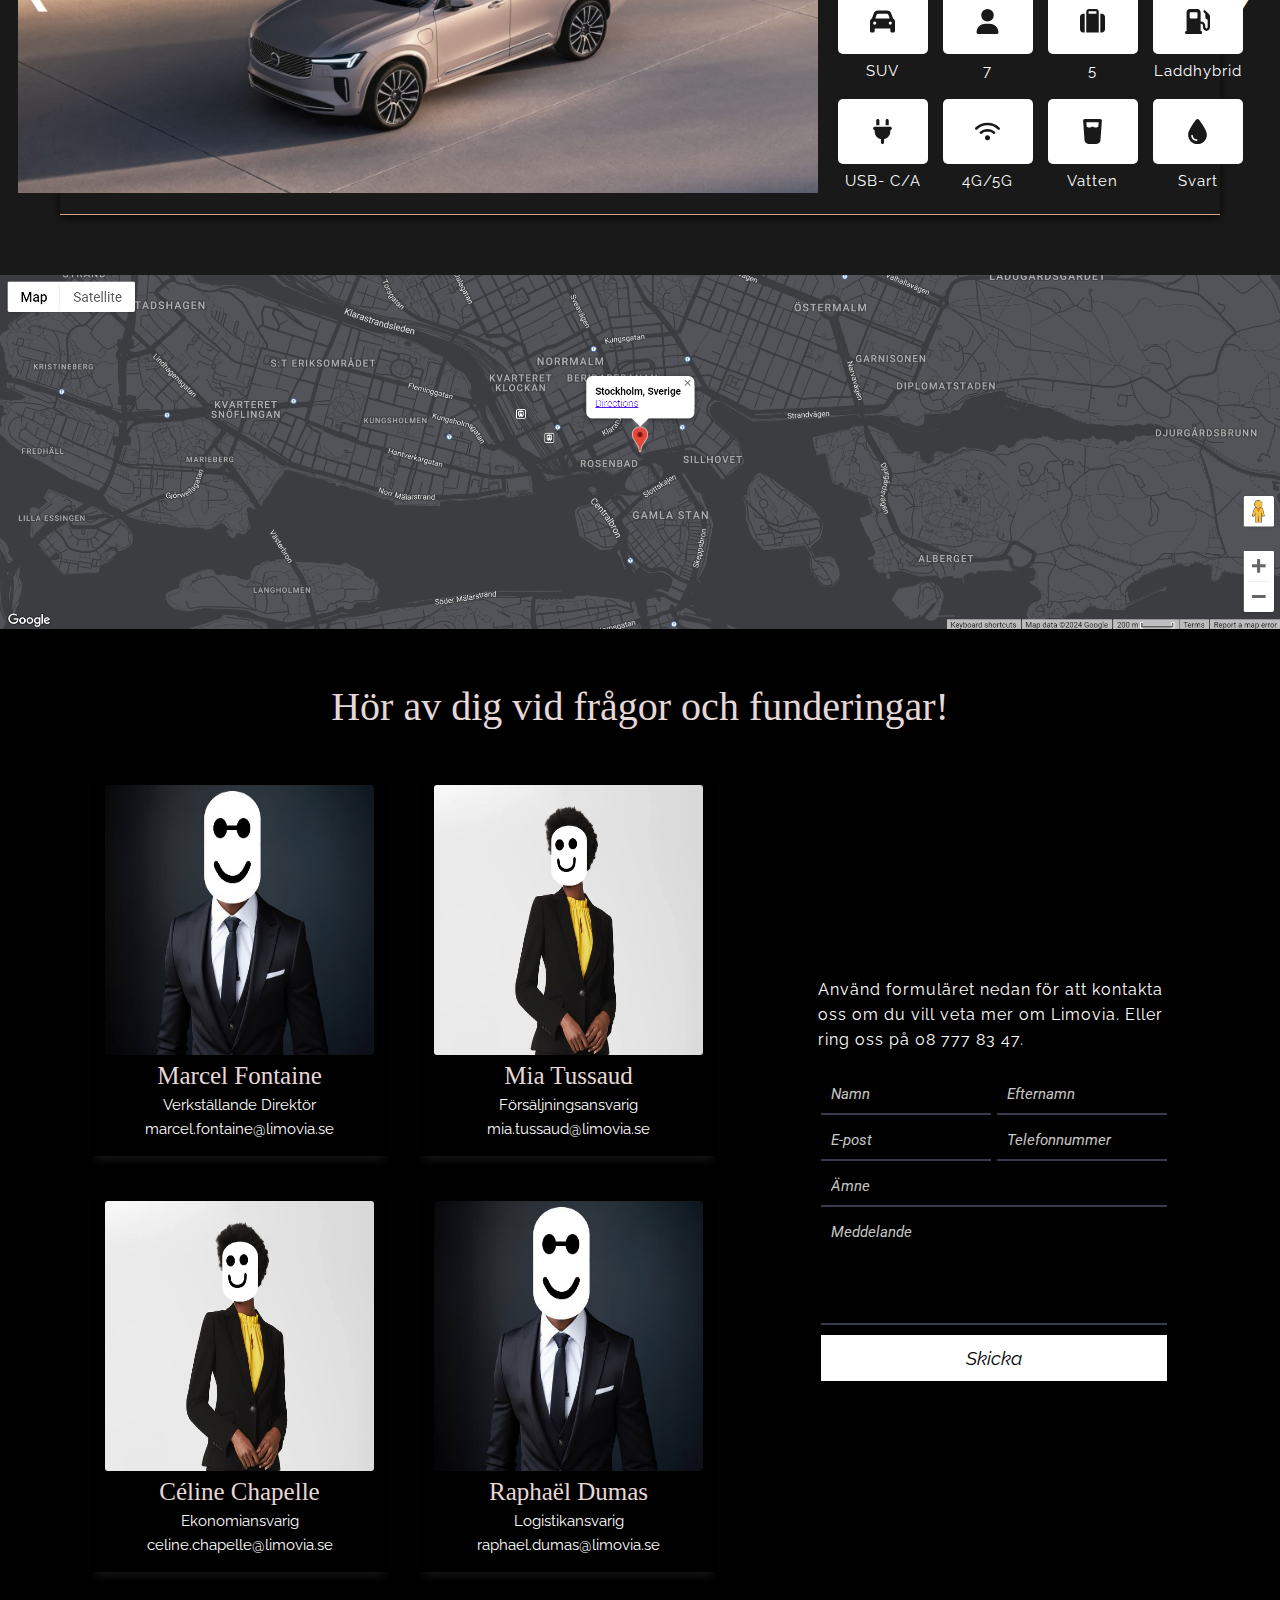
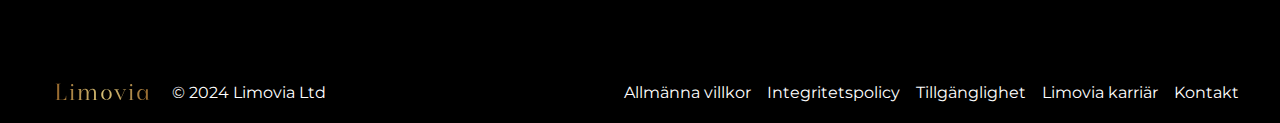
==== commit 77ce8ebd: "💯" ====
--- a/index.html
+++ b/index.html
@@ -126,12 +126,12 @@
                 </div>
                 <hr class="numberShowHR">
                 <div class="numberCard">
-                    <p class="numberShowNumber">12</p>
+                    <p class="numberShowNumber">1</p>
                     <p class="numberShowText">Olika Regioner</p>
                 </div>
                 <hr class="numberShowHR">
                 <div class="numberCard">
-                    <p class="numberShowNumber">1 550</p>
+                    <p class="numberShowNumber">0</p>
                     <p class="numberShowText">Medlemmar</p>
                 </div>
             </div>
@@ -162,11 +162,11 @@
                     </figcaption>
 
                     <figcaption class="aboutLimoviaText3">
-                       <p>Lorem ipsum dolor sit amet consectetur adipisicing elit. Possimus voluptate laboriosam
+                        <!--  <p>Lorem ipsum dolor sit amet consectetur adipisicing elit. Possimus voluptate laboriosam
                             repellat pariatur ratione harum quibusdam consequuntur sapiente tempore, ipsum nam tenetur
                             debitis natus dolores necessitatibus. Accusamus, dolorum. Dignissimos quae aliquid sit
-                            possimus! Delectus, ex est modi aspernatur magni obcaecati.</p>
-                        <!-- <p>Hos Limovia ser vi varje resa som mer än bara en transport från A till B – vi skapar en
+                            possimus! Delectus, ex est modi aspernatur magni obcaecati.</p>-->
+                        <p>Hos Limovia ser vi varje resa som mer än bara en transport från A till B – vi skapar en
                             personlig upplevelse. Våra
                             resenärer kan skräddarsy sin resa genom att välja bland exklusiva tilläggstjänster, såsom:
                             Underhållning – ljudböcker,
@@ -175,7 +175,7 @@
                             Lyxartiklar – tillgång till snacks, dryck och högkvalitativ Wi-Fi.
                             Alla våra fordon är noggrant utvalda för att erbjuda en lyxig och avkopplande miljö, med
                             eleganta interiörer och en
-                            design som skapar en exklusiv känsla.</p>-->
+                            design som skapar en exklusiv känsla.</p>
                     </figcaption>
                 </figure>
 
@@ -188,13 +188,13 @@
         <section class="aboutLimoviaHeroImage" id="aboutLimovia" data-offset="120">
             <div class="aboutLimoviaHeroText">
                 <h1 class="aboutLimoviaHeroTitle">Om oss</h1>
-                <p class="aboutLimoviaHeroParagraph">Lorem ipsum dolor sit amet consectetur adipisicing elit. Ut
+                <!-- <p class="aboutLimoviaHeroParagraph">Lorem ipsum dolor sit amet consectetur adipisicing elit. Ut
                     sapiente illo odit! Placeat consectetur accusantium neque. Animi reiciendis doloribus voluptate eos
                     beatae dolores assumenda repellendus, eveniet sapiente earum qui, nam quos voluptas similique ab, id
                     amet dolorum commodi consectetur culpa ullam est delectus perferendis. Minus illum voluptatem nemo
                     doloribus ab sequi, dolorem facere perspiciatis. Alias quod quis molestiae ipsa illum quam delectus.
-                    Officiis corrupti veritatis amet nostrum sequi id sunt impedit eum neque soluta.</p>
-                <!--<p class="aboutLimoviaHeroParagraph">På Limovia är din säkerhet det viktigaste. Våra chaufförer genomgår
+                    Officiis corrupti veritatis amet nostrum sequi id sunt impedit eum neque soluta.</p>-->
+                <p class="aboutLimoviaHeroParagraph">På Limovia är din säkerhet det viktigaste. Våra chaufförer genomgår
                     bakgrundskontroller för att säkerställa trygghet och
                     professionalism. Alla fordon har modern säkerhetsteknik och genomgår regelbundna kontroller. Vi
                     erbjuder
@@ -202,7 +202,7 @@
                     kontinuerlig feedback
                     förbättrar vi våra tjänster och skapar en pålitlig reseupplevelse. Oavsett dina behov ser vi till
                     att du reser säkert,
-                    bekvämt och med högsta kvalitet.-->
+                    bekvämt och med högsta kvalitet.
                 </p>
             </div>
         </section>
@@ -254,9 +254,9 @@
                     <img src="IMAGES/3VolvosInRow.jpg" alt="3 Volvos In Row">
                     <div class="servicesContainer">
                         <h2>Privatleasing</h2>
-                       <p>Lorem ipsum dolor sit amet consectetur adipisicing elit. Cm exercitationem rerum soluta eius
-                            odit facere?</p>
-                        <!-- <p>Privatleasing med flexibilitet – en exklusiv Limovia-upplevelse.</p>-->
+                        <!--  <p>Lorem ipsum dolor sit amet consectetur adipisicing elit. Cm exercitationem rerum soluta eius
+                            odit facere?</p>-->
+                        <p>Privatleasing med flexibilitet – en exklusiv Limovia-upplevelse.</p>
                     </div>
 
                     <div class="servicesButtons">
@@ -275,9 +275,9 @@
                     <img src="IMAGES/VolvoInterior.jpg" alt="Volvo Interior">
                     <div class="servicesContainer">
                         <h2>Abonnemang</h2>
-                       <p>Lorem ipsum dolor sit amet consectetur adipisicing elit. Repellendus ullam deleniti ipsam
-                            voluptatibus magnam mollitia consectetur hic.</p>
-                        <!-- <p>Limovia Abonnemang – En smart, smidig och förutsägbar transportlösning.</p>-->
+                        <!--  <p>Lorem ipsum dolor sit amet consectetur adipisicing elit. Repellendus ullam deleniti ipsam
+                            voluptatibus magnam mollitia consectetur hic.</p>-->
+                        <p>Limovia Abonnemang – En smart, smidig och förutsägbar transportlösning.</p>
                     </div>
 
                     <div class="servicesButtons">
@@ -296,9 +296,9 @@
                     <img src="IMAGES/Airport.jpg" alt="Airport">
                     <div class="servicesContainer">
                         <h2>Flygplatstransfer</h2>
-                        <p>Lorem ipsum dolor, sit amet consectetur adipisicing elit. Iure neque consectetur sint eveniet
-                            odio tenetur, nulla distinctio est!</p>
-                        <!--<p>Res bekvämt och stilfullt med smidig transport till din destination.</p>-->
+                        <!--<p>Lorem ipsum dolor, sit amet consectetur adipisicing elit. Iure neque consectetur sint eveniet
+                            odio tenetur, nulla distinctio est!</p>-->
+                        <p>Res bekvämt och stilfullt med smidig transport till din destination.</p>
                     </div>
 
                     <div class="servicesButtons">
@@ -314,9 +314,9 @@
                     <img src="IMAGES/WeddingRings.jpg" alt="Wedding Rings">
                     <div class="servicesContainer">
                         <h2>Evenemangstransfer</h2>
-                        <p>Lorem ipsum dolor sit amet consectetur adipisicing elit. Nisi laborum ces, nihil officia in
-                            expedita.</p>
-                        <!--<p>Res med elegans och komfort till ditt evenemang.</p>-->
+                        <!--  <p>Lorem ipsum dolor sit amet consectetur adipisicing elit. Nisi laborum ces, nihil officia in
+                            expedita.</p>-->
+                        <p>Res med elegans och komfort till ditt evenemang.</p>
                     </div>
 
                     <div class="servicesButtons">
@@ -332,9 +332,9 @@
                     <img src="IMAGES/CarRainWindow.jpg" alt="Car Window View">
                     <div class="servicesContainer">
                         <h2>Timbokning</h2>
-                       <p>Lorem ipsum dolor, sit amet consectetur adipisicing elit. Quasi esse vel fugit nihil. fugiat
-                            modi! Ea incidunt aperiam in.</p>
-                        <!--<p>Limovias timbokning erbjuder en helt flexibel transportlösning anpassad efter dina behov.</p>-->
+                        <!-- <p>Lorem ipsum dolor, sit amet consectetur adipisicing elit. Quasi esse vel fugit nihil. fugiat
+                            modi! Ea incidunt aperiam in.</p>-->
+                        <p>Limovias timbokning erbjuder en helt flexibel transportlösning anpassad efter dina behov.</p>
                     </div>
 
                     <div class="servicesButtons">
@@ -350,10 +350,10 @@
                     <img src="IMAGES/GuyOpensDoorForWoman.jpg" alt="">
                     <div class="servicesContainer">
                         <h2>Lokal Transfer</h2>
-                       <p>Lorem ipsum dolor sit amet consectetur adipisicing elit. Perspiciatis ducimus vitae,
+                        <!-- <p>Lorem ipsum dolor sit amet consectetur adipisicing elit. Perspiciatis ducimus vitae,
                             laudantium
-                            dolorum maxime vero sint reprehenderit consequatur?</p>
-                        <!--<p>Limovias lokala transfer erbjuder en smidig och bekväm transport inom staden.</p>-->
+                            dolorum maxime vero sint reprehenderit consequatur?</p>-->
+                        <p>Limovias lokala transfer erbjuder en smidig och bekväm transport inom staden.</p>
                     </div>
 
                     <div class="servicesButtons">
@@ -369,11 +369,11 @@
                     <img src="IMAGES/VolvoXC60BridgeUp.jpg" alt="Volvo XC60 Bridge Up">
                     <div class="servicesContainer">
                         <h2>Stad till Stad-transfer</h2>
-                        <p>Lorem ipsum dolor, sit amet consectetur adipisicing elit. Voluptas, facilis quia et
+                        <!--   <p>Lorem ipsum dolor, sit amet consectetur adipisicing elit. Voluptas, facilis quia et
                             praesentium
-                            consectetur fugiat modi! Ea incidunt aperiam in.</p>
-                    <!-- <p>För den som föredrar marktransport framför flyg erbjuder Limovia en bekväm och exklusiv
-                            långdistans resa med bil.</p>-->
+                            consectetur fugiat modi! Ea incidunt aperiam in.</p>-->
+                        <p>För den som föredrar marktransport framför flyg erbjuder Limovia en bekväm och exklusiv
+                            långdistans resa med bil.</p>
                     </div>
 
                     <div class="servicesButtons">
@@ -442,11 +442,11 @@
                     </div>
                     <div class="carInfo">
                         <h1 class="CarName">Volvo XC90</h1>
-                       <p class="carInfoParagraph">Lorem ipsum dolor sit amet consectetur adipisicing elit. Sequi
-                            officiis molestias blanditiis nobis quis iusto placeat nihil eaque veritatis modi.</p>
-                        <!-- <p class="carInfoParagraph">Volvo XC90 erbjuder lyx, säkerhet, avancerad teknik, rymlig
+                        <!--  <p class="carInfoParagraph">Lorem ipsum dolor sit amet consectetur adipisicing elit. Sequi
+                            officiis molestias blanditiis nobis quis iusto placeat nihil eaque veritatis modi.</p>-->
+                        <p class="carInfoParagraph">Volvo XC90 erbjuder lyx, säkerhet, avancerad teknik, rymlig
                             interiör, bekväma säten och effektiva motorer, inklusive
-                            plug-in hybrid. Perfekt för familjer och resor.</p>-->
+                            plug-in hybrid. Perfekt för familjer och resor.</p>
 
                         <div class="carSpecs">
 
@@ -506,11 +506,11 @@
                     </div>
                     <div class="carInfo">
                         <h1 class="CarName">Volvo S90</h1>
-                        <p class="carInfoParagraph">Lorem ipsum dolor sit amet consectetur adipisicing elit. Sequi
-                            officiis molestias blanditiis nobis quis iusto placeat nihil eaque veritatis modi.</p>
-                    <!-- <p class="carInfoParagraph">Volvo S90 har elegant skandinavisk design, lyxig interiör, avancerad
+                        <!--<p class="carInfoParagraph">Lorem ipsum dolor sit amet consectetur adipisicing elit. Sequi
+                            officiis molestias blanditiis nobis quis iusto placeat nihil eaque veritatis modi.</p>-->
+                        <p class="carInfoParagraph">Volvo S90 har elegant skandinavisk design, lyxig interiör, avancerad
                             säkerhet, rymlig kupé, bekväma säten, kraftfulla
-                            hybriddrivlinor</p>-->
+                            hybriddrivlinor</p>
                         <div class="carSpecs">
 
                             <div class="carSpecsIcons">
@@ -570,11 +570,11 @@
                     </div>
                     <div class="carInfo">
                         <h1 class="CarName">Volvo EX90</h1>
-                       <p class="carInfoParagraph">Lorem ipsum dolor sit amet consectetur adipisicing elit. Sequi
-                            officiis molestias blanditiis nobis quis iusto placeat nihil eaque veritatis modi.</p>
-                    <!--   <p class="carInfoParagraph">Volvo EX90 är en toppmodern el-SUV med sju säten, banbrytande
+                        <!--  <p class="carInfoParagraph">Lorem ipsum dolor sit amet consectetur adipisicing elit. Sequi
+                            officiis molestias blanditiis nobis quis iusto placeat nihil eaque veritatis modi.</p>-->
+                        <p class="carInfoParagraph">Volvo EX90 är en toppmodern el-SUV med sju säten, banbrytande
                             lidar-säkerhet, hållbara material, lång räckvidd och
-                            intelligent energihantering.</p>-->
+                            intelligent energihantering.</p>
 
                         <div class="carSpecs">
 
@@ -635,11 +635,11 @@
                     </div>
                     <div class="carInfo">
                         <h1 class="CarName">Volvo EM90</h1>
-                       <p class="carInfoParagraph">Lorem ipsum dolor sit amet consectetur adipisicing elit. Sequi
-                            officiis molestias blanditiis nobis quis iusto placeat nihil eaque veritatis modi.</p>
-                        <!--<p class="carInfoParagraph">Volvo EM90 är en premium el-MPV med lounge-liknande interiör,
+                        <!--<p class="carInfoParagraph">Lorem ipsum dolor sit amet consectetur adipisicing elit. Sequi
+                            officiis molestias blanditiis nobis quis iusto placeat nihil eaque veritatis modi.</p>-->
+                        <p class="carInfoParagraph">Volvo EM90 är en premium el-MPV med lounge-liknande interiör,
                             förstklassig komfort, avancerad säkerhet, panoramatak,
-                            smart röststyrning och lång räckvidd.</p>-->
+                            smart röststyrning och lång räckvidd.</p>
 
                         <div class="carSpecs">
 
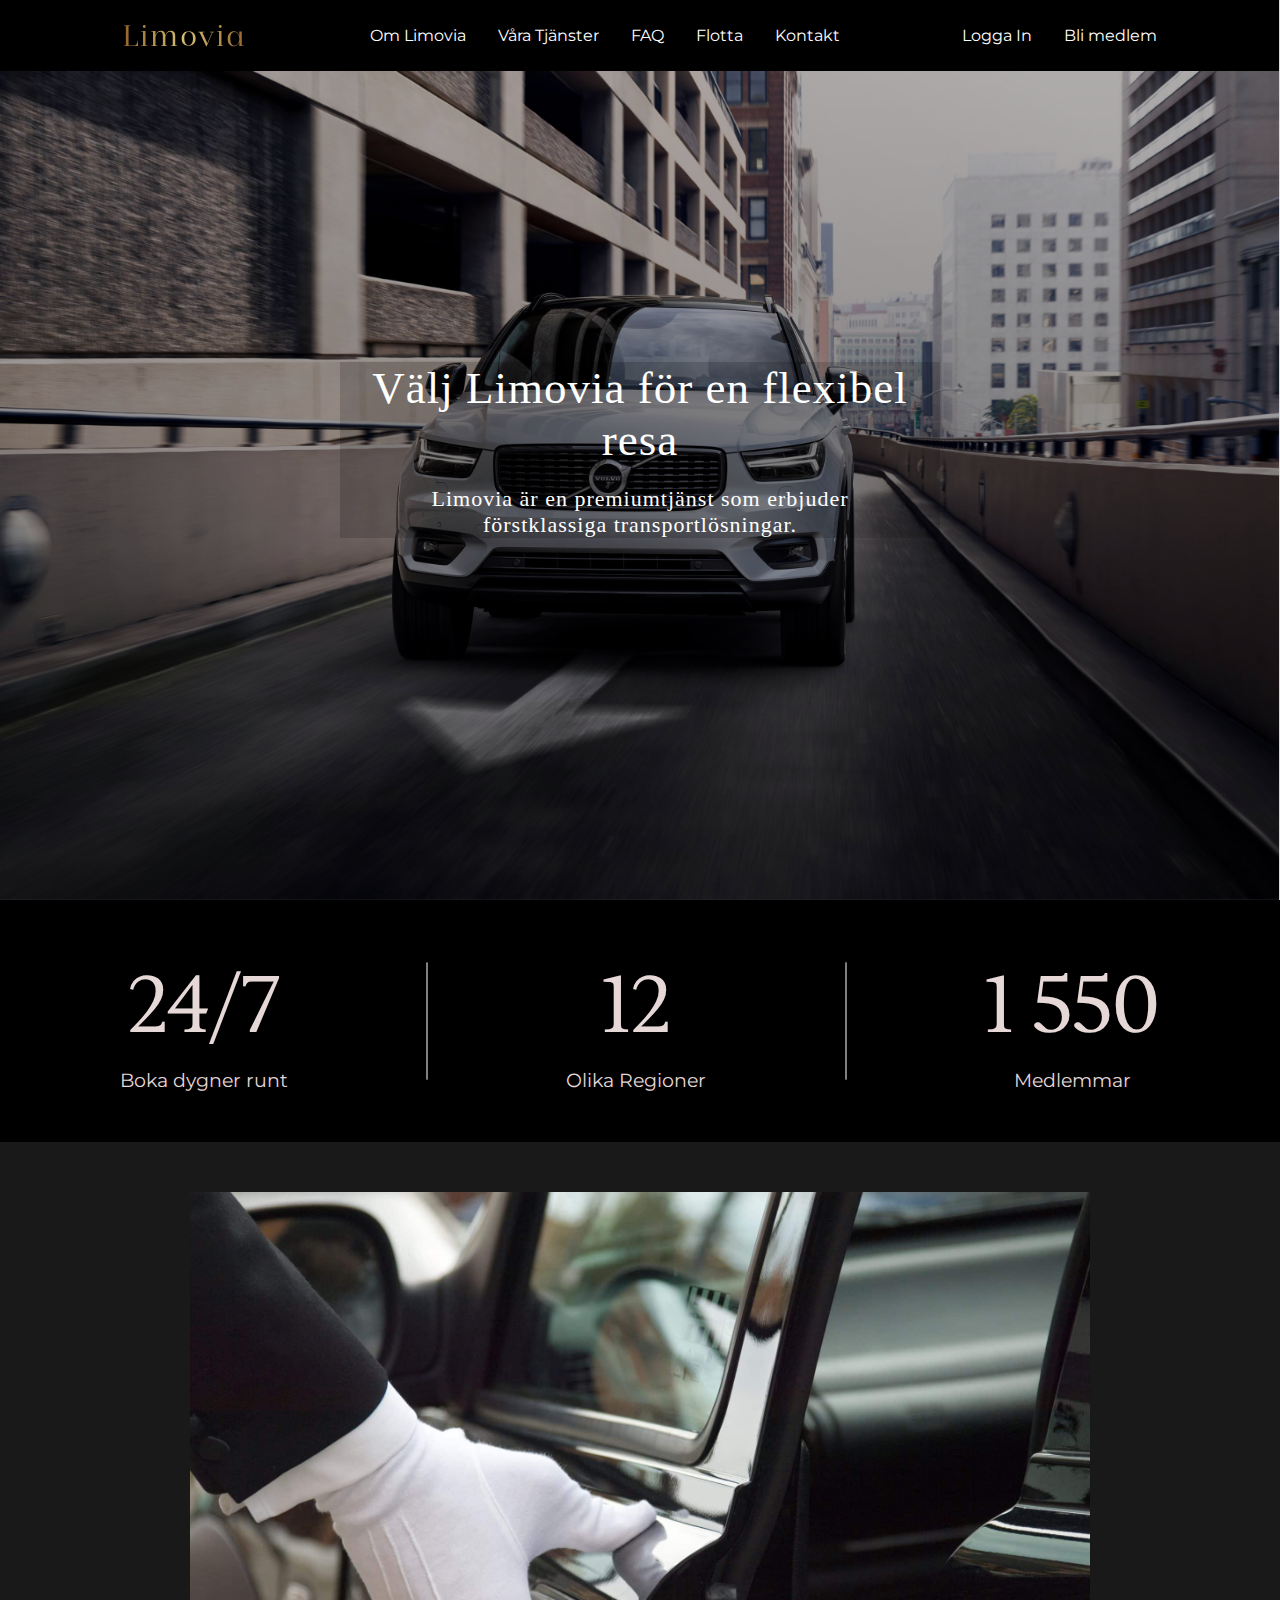
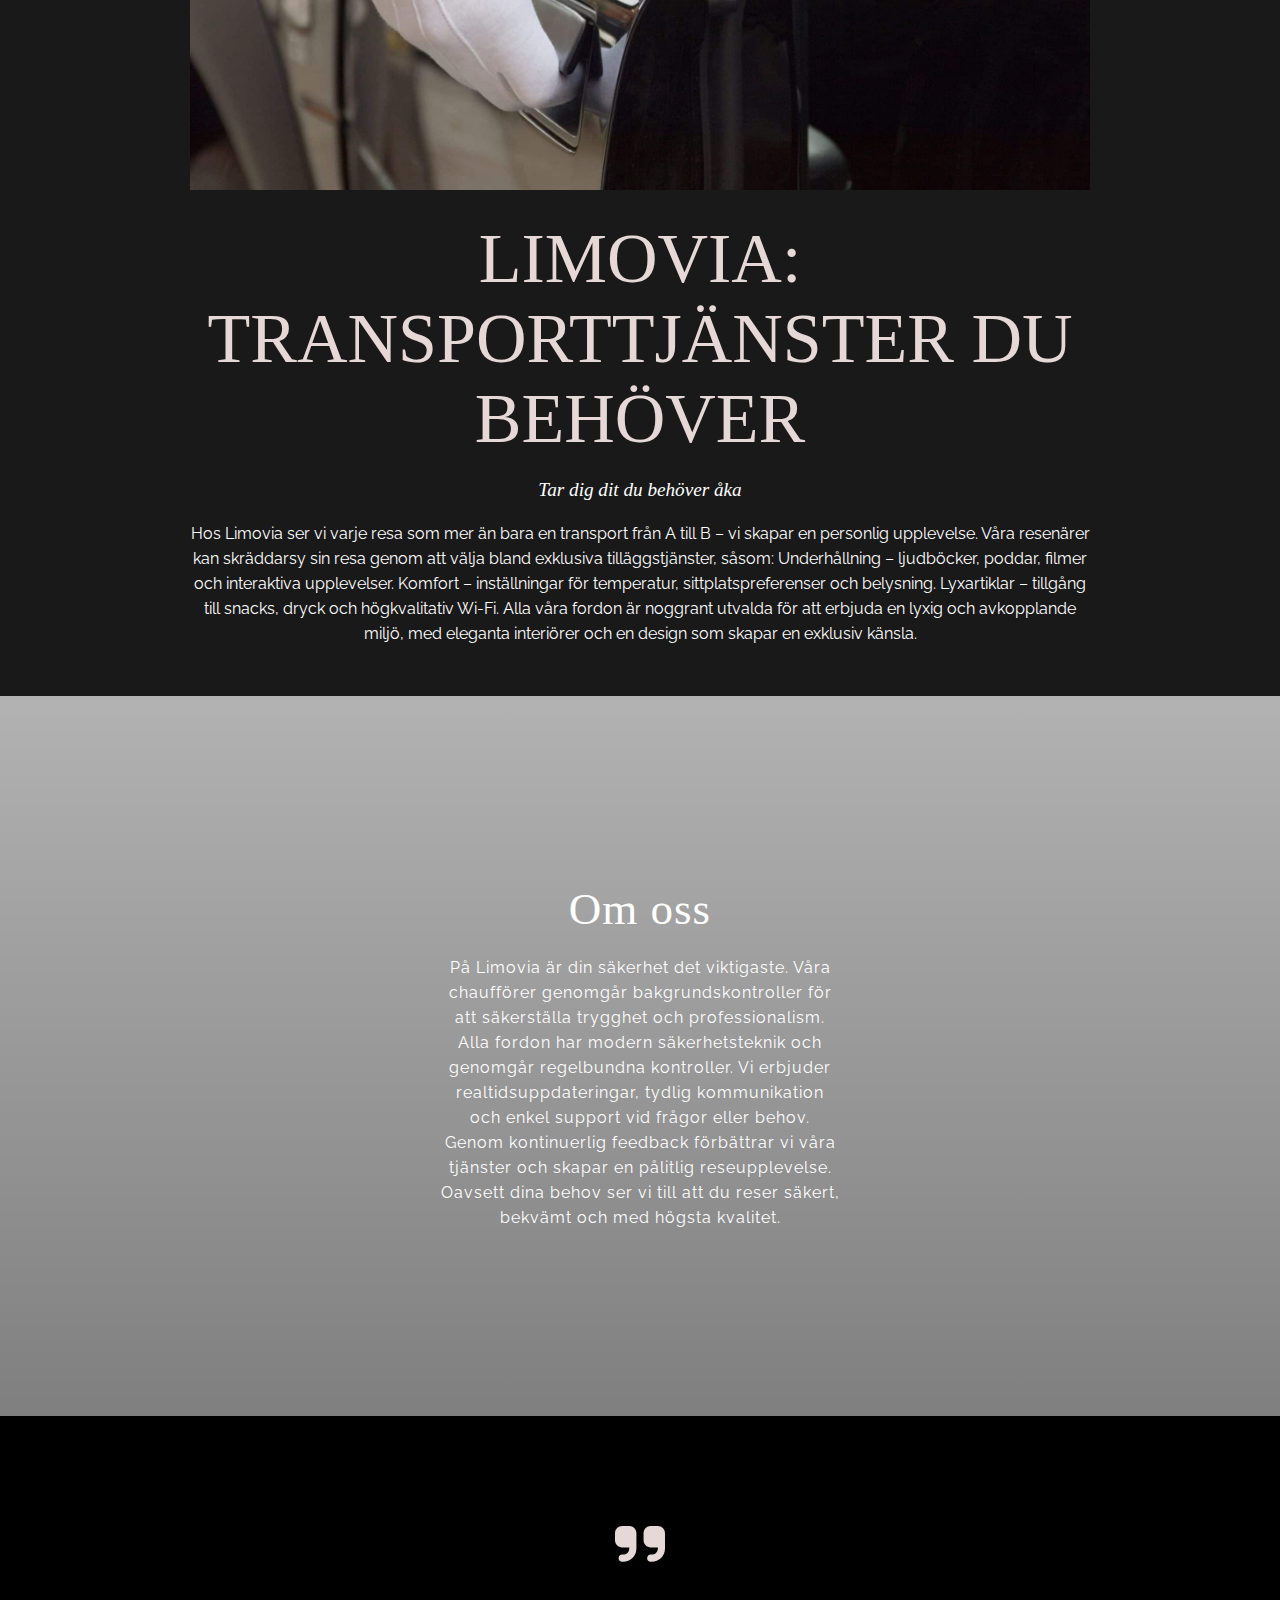
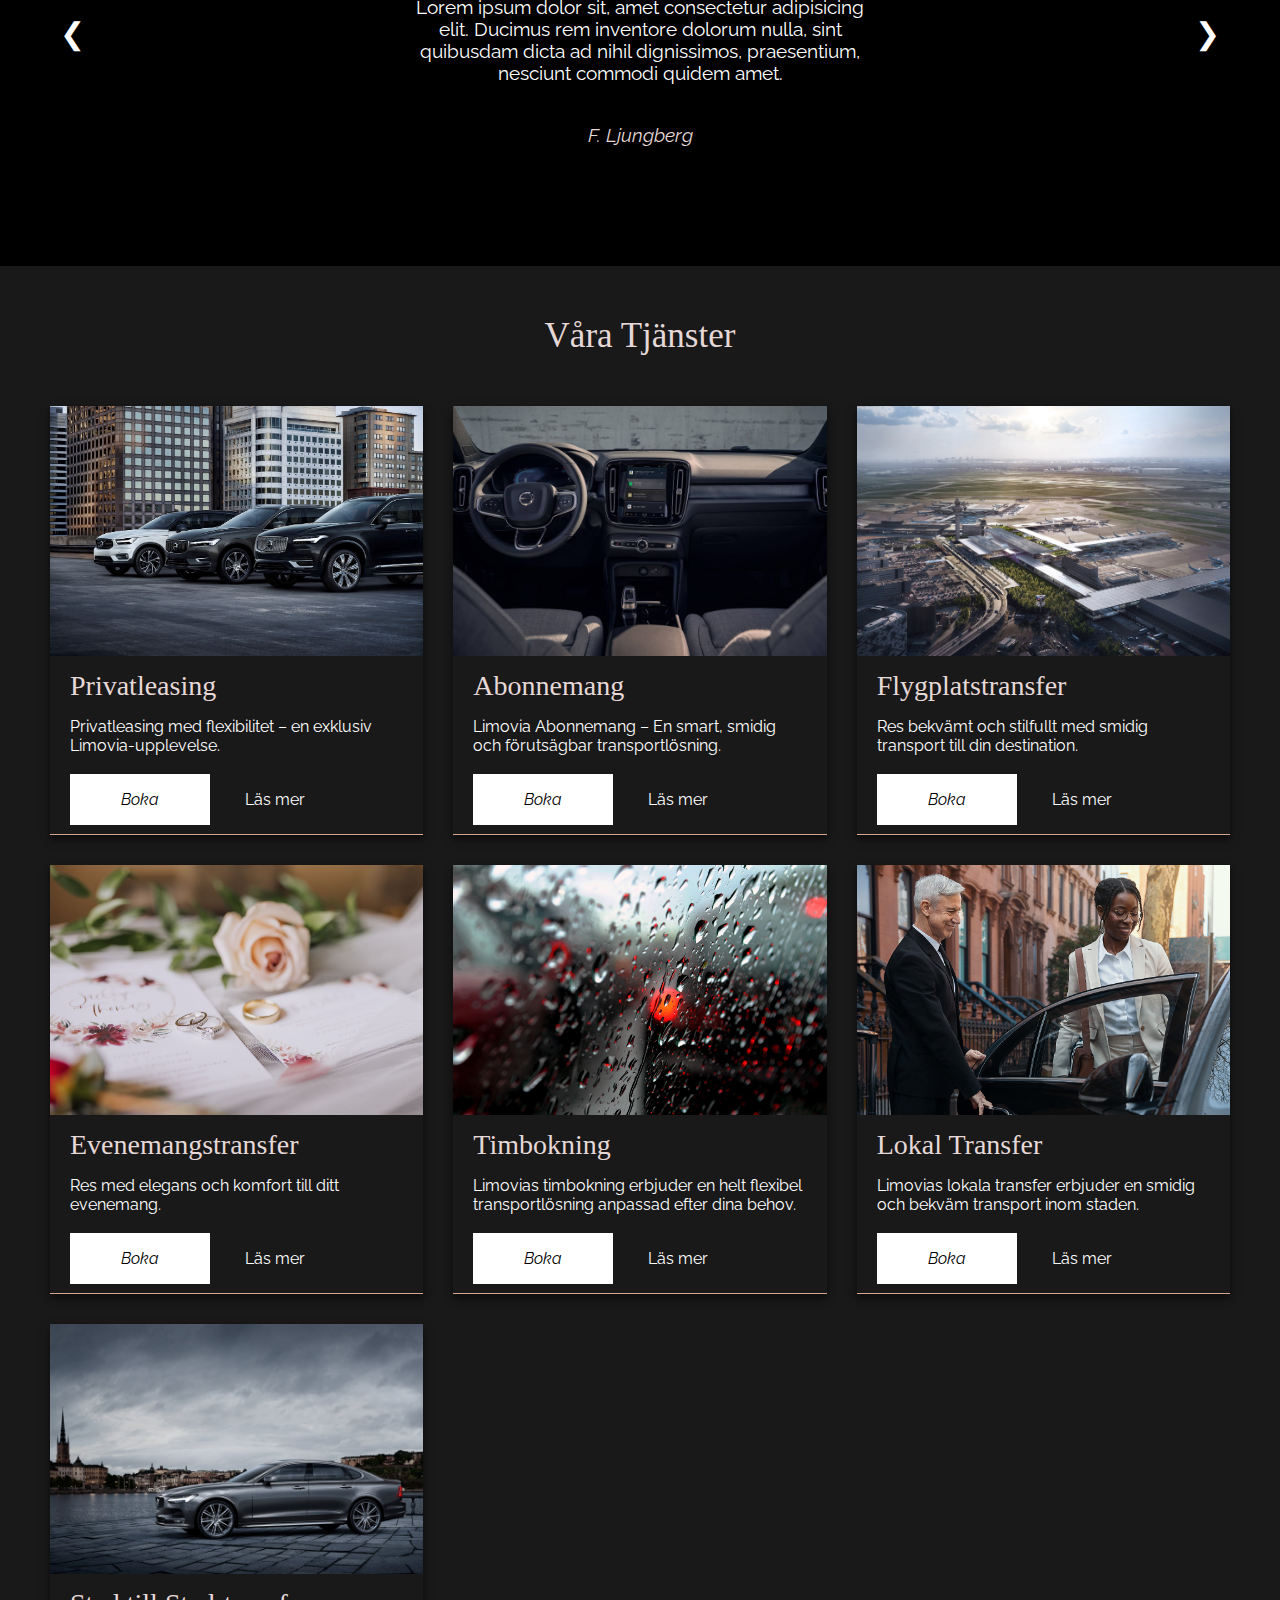
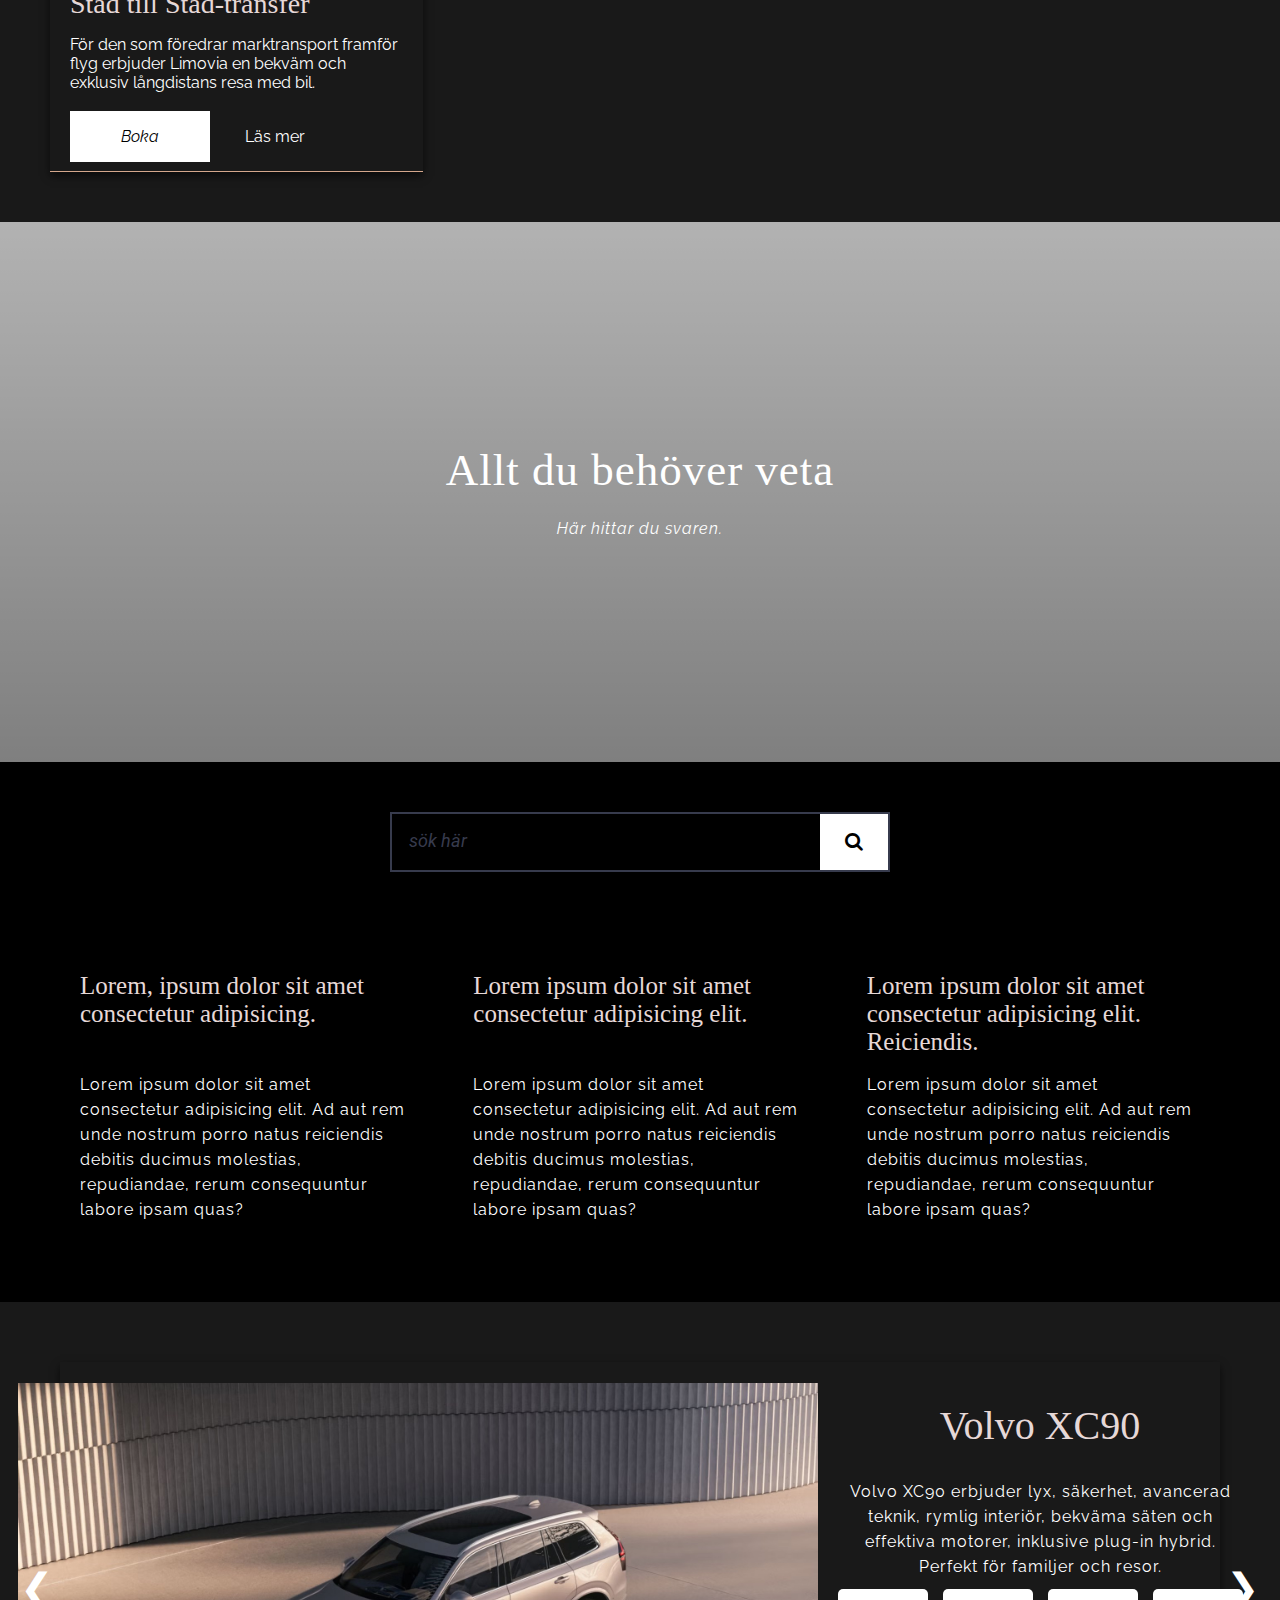
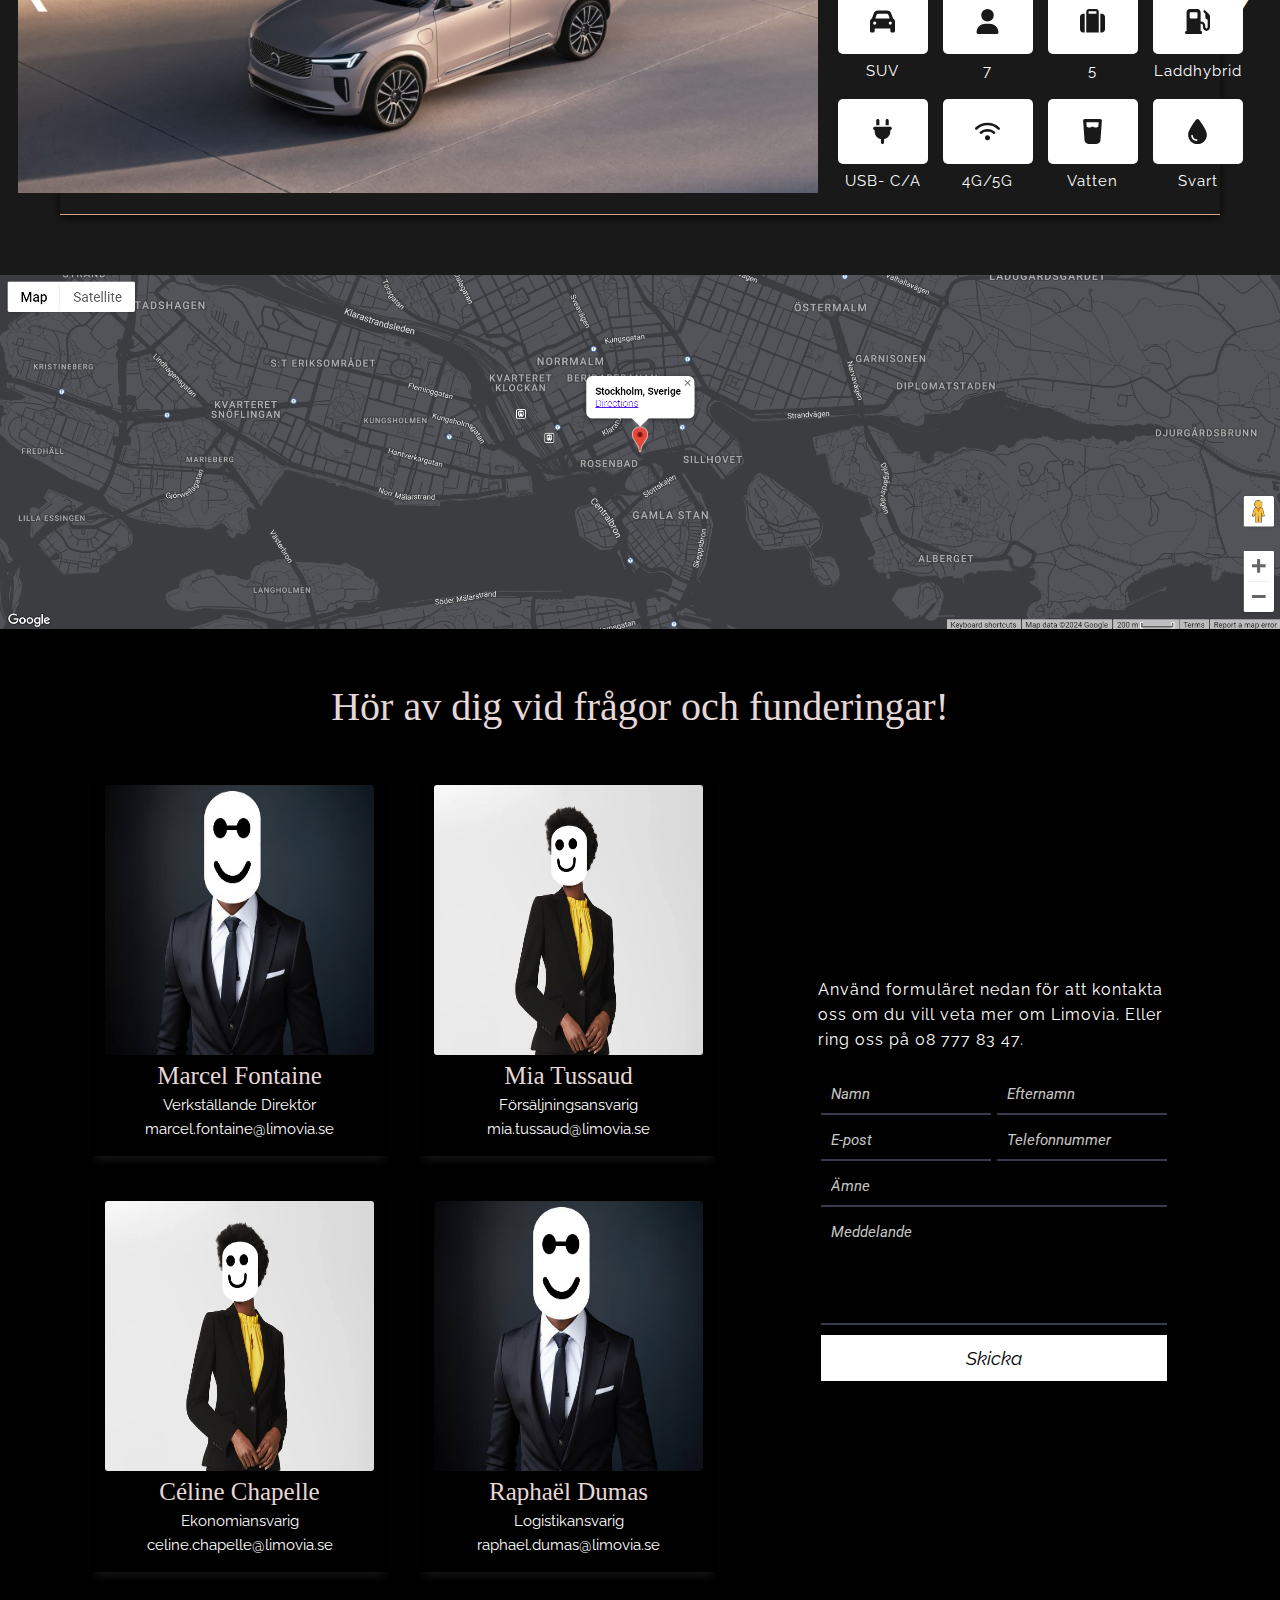
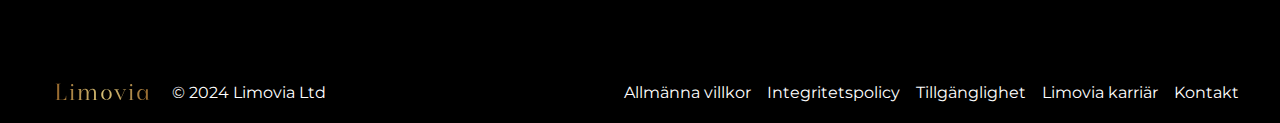
==== commit cac85f17: "Update index.html" ====
--- a/index.html
+++ b/index.html
@@ -126,12 +126,12 @@
                 </div>
                 <hr class="numberShowHR">
                 <div class="numberCard">
-                    <p class="numberShowNumber">1</p>
+                    <p class="numberShowNumber">12</p>
                     <p class="numberShowText">Olika Regioner</p>
                 </div>
                 <hr class="numberShowHR">
                 <div class="numberCard">
-                    <p class="numberShowNumber">0</p>
+                    <p class="numberShowNumber">1 550</p>
                     <p class="numberShowText">Medlemmar</p>
                 </div>
             </div>
